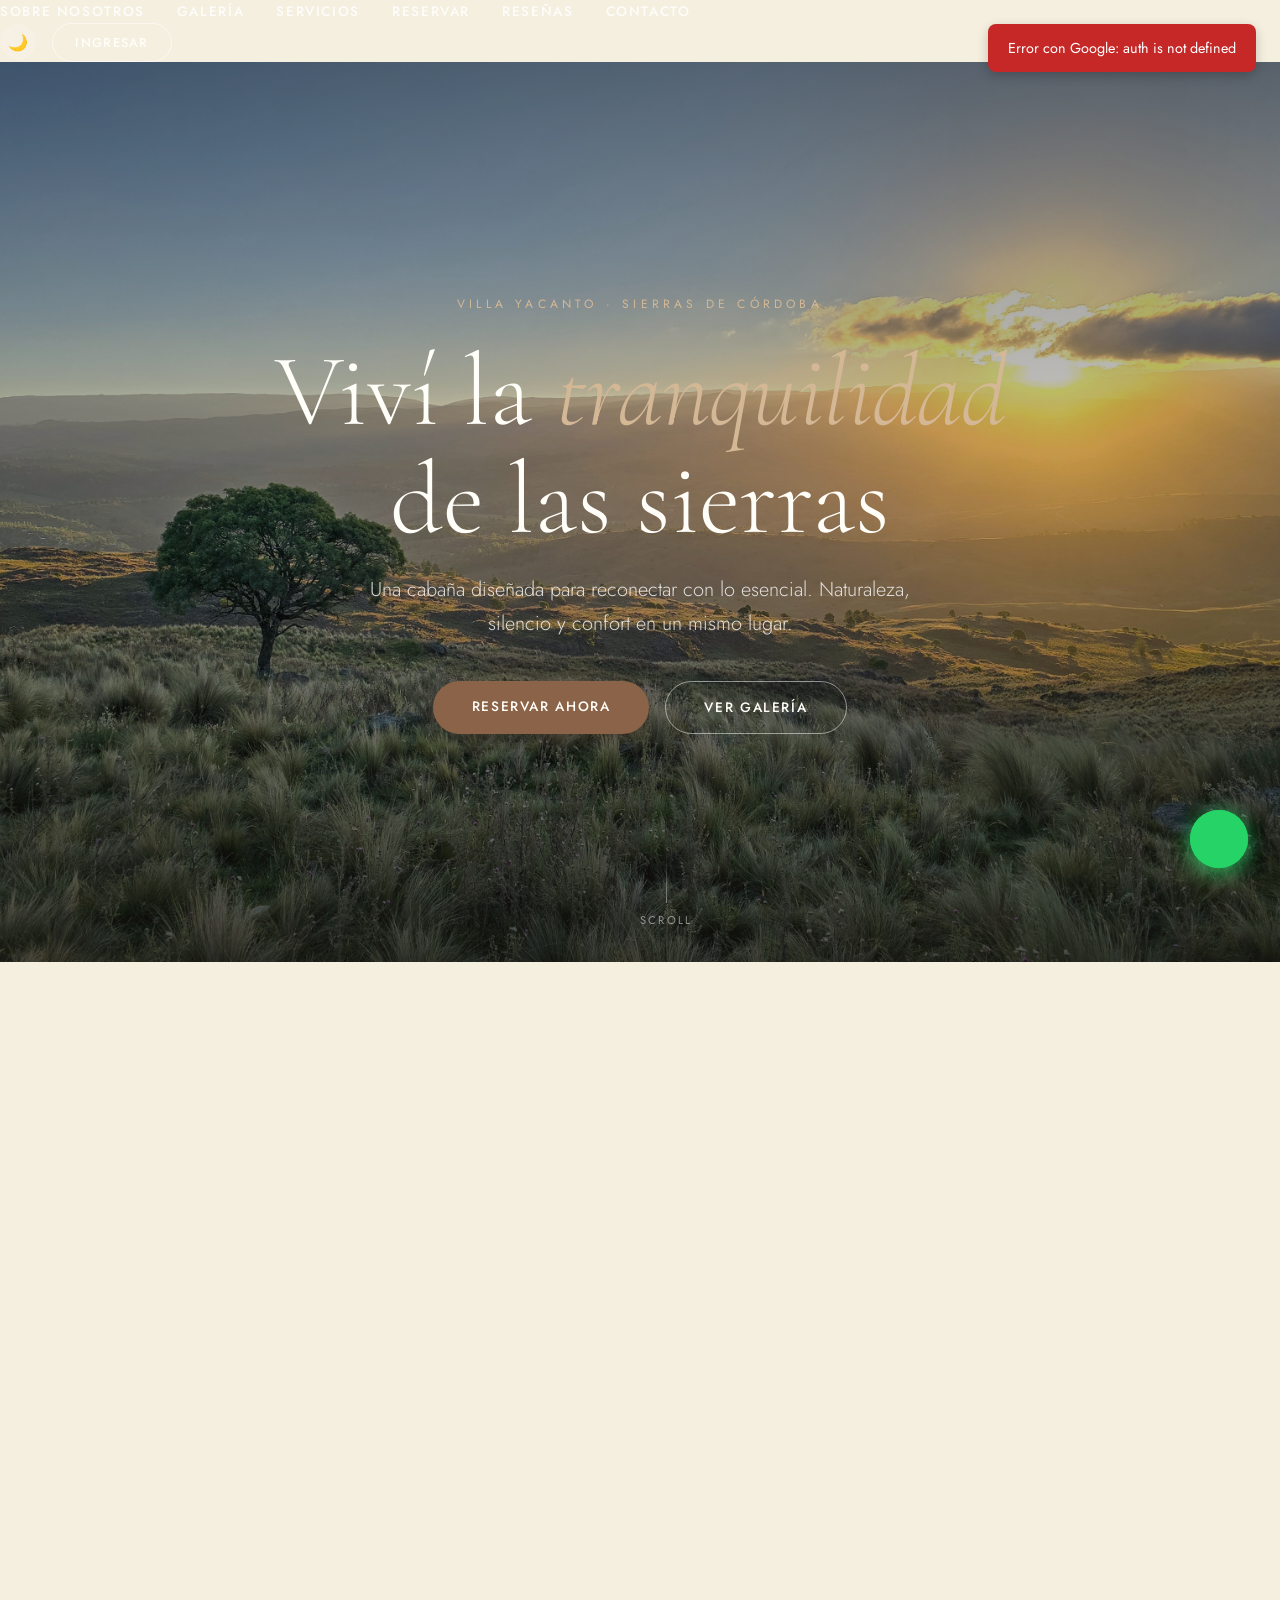
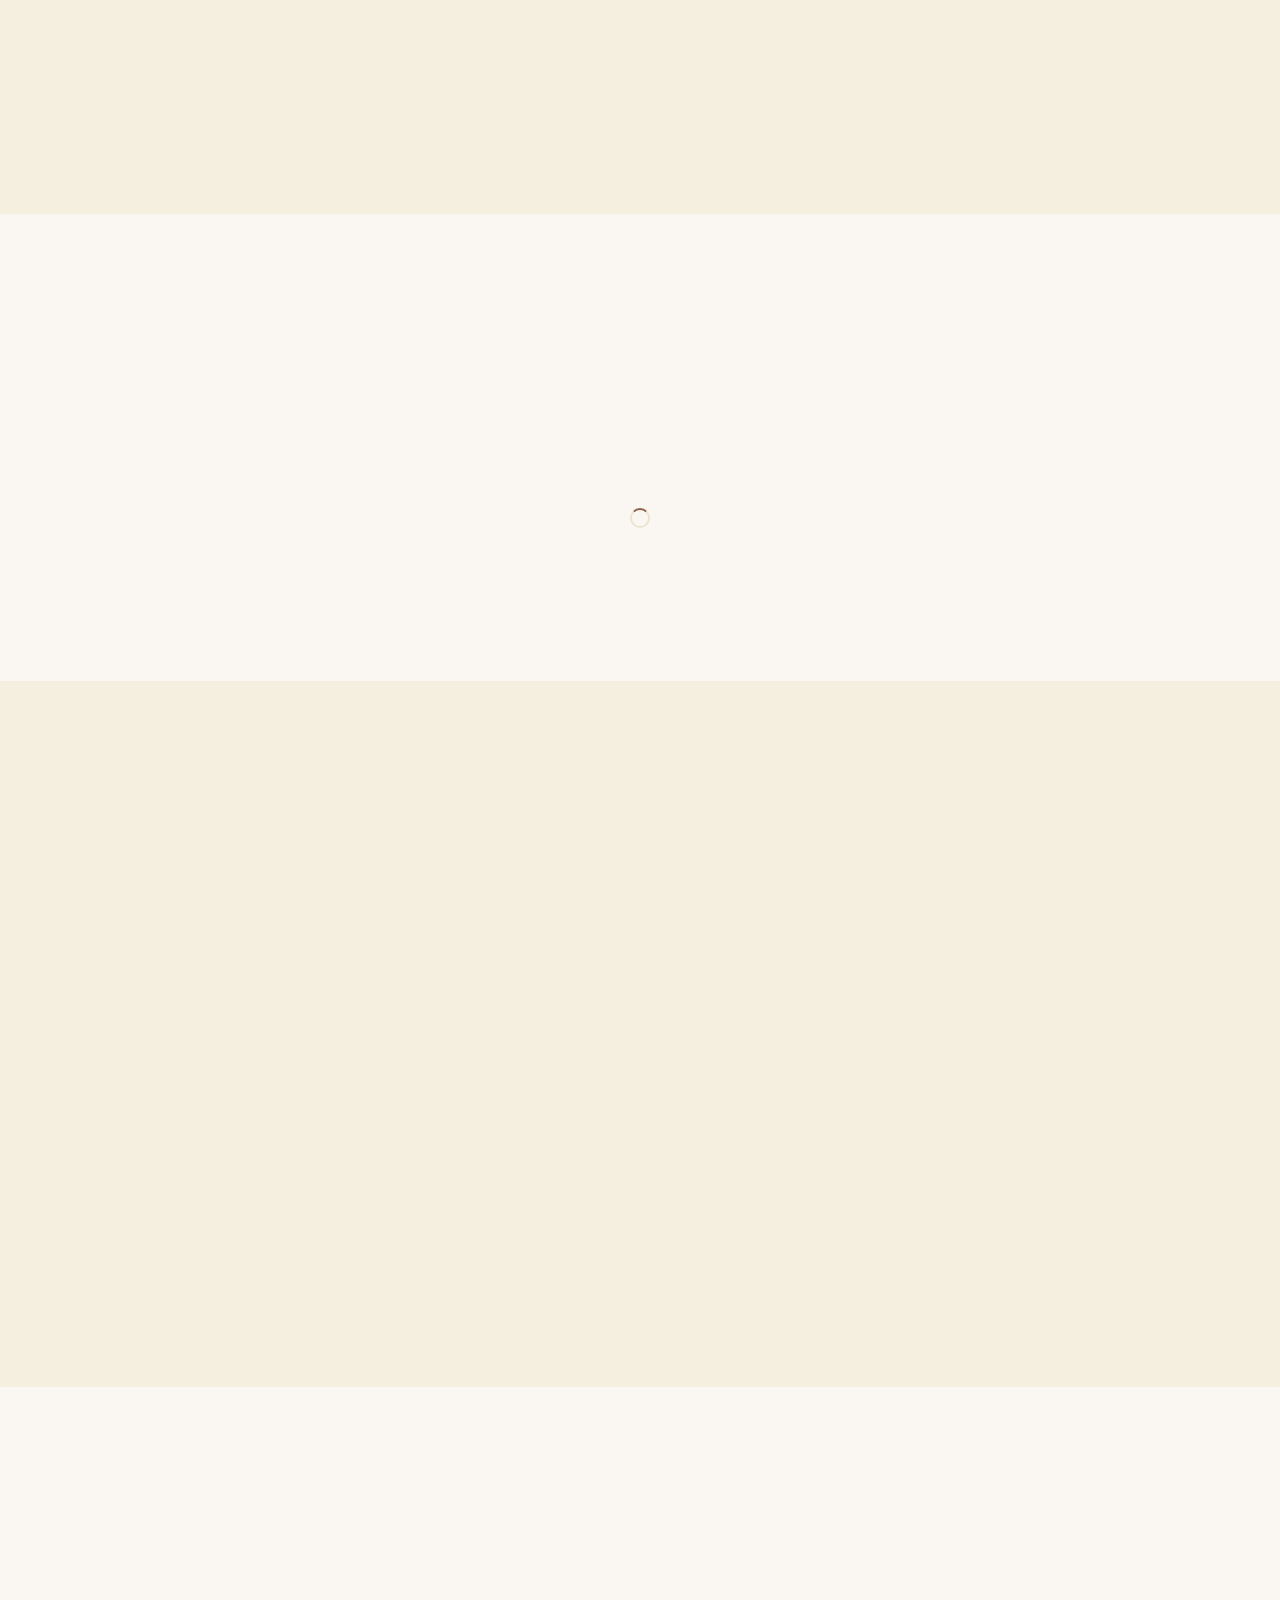
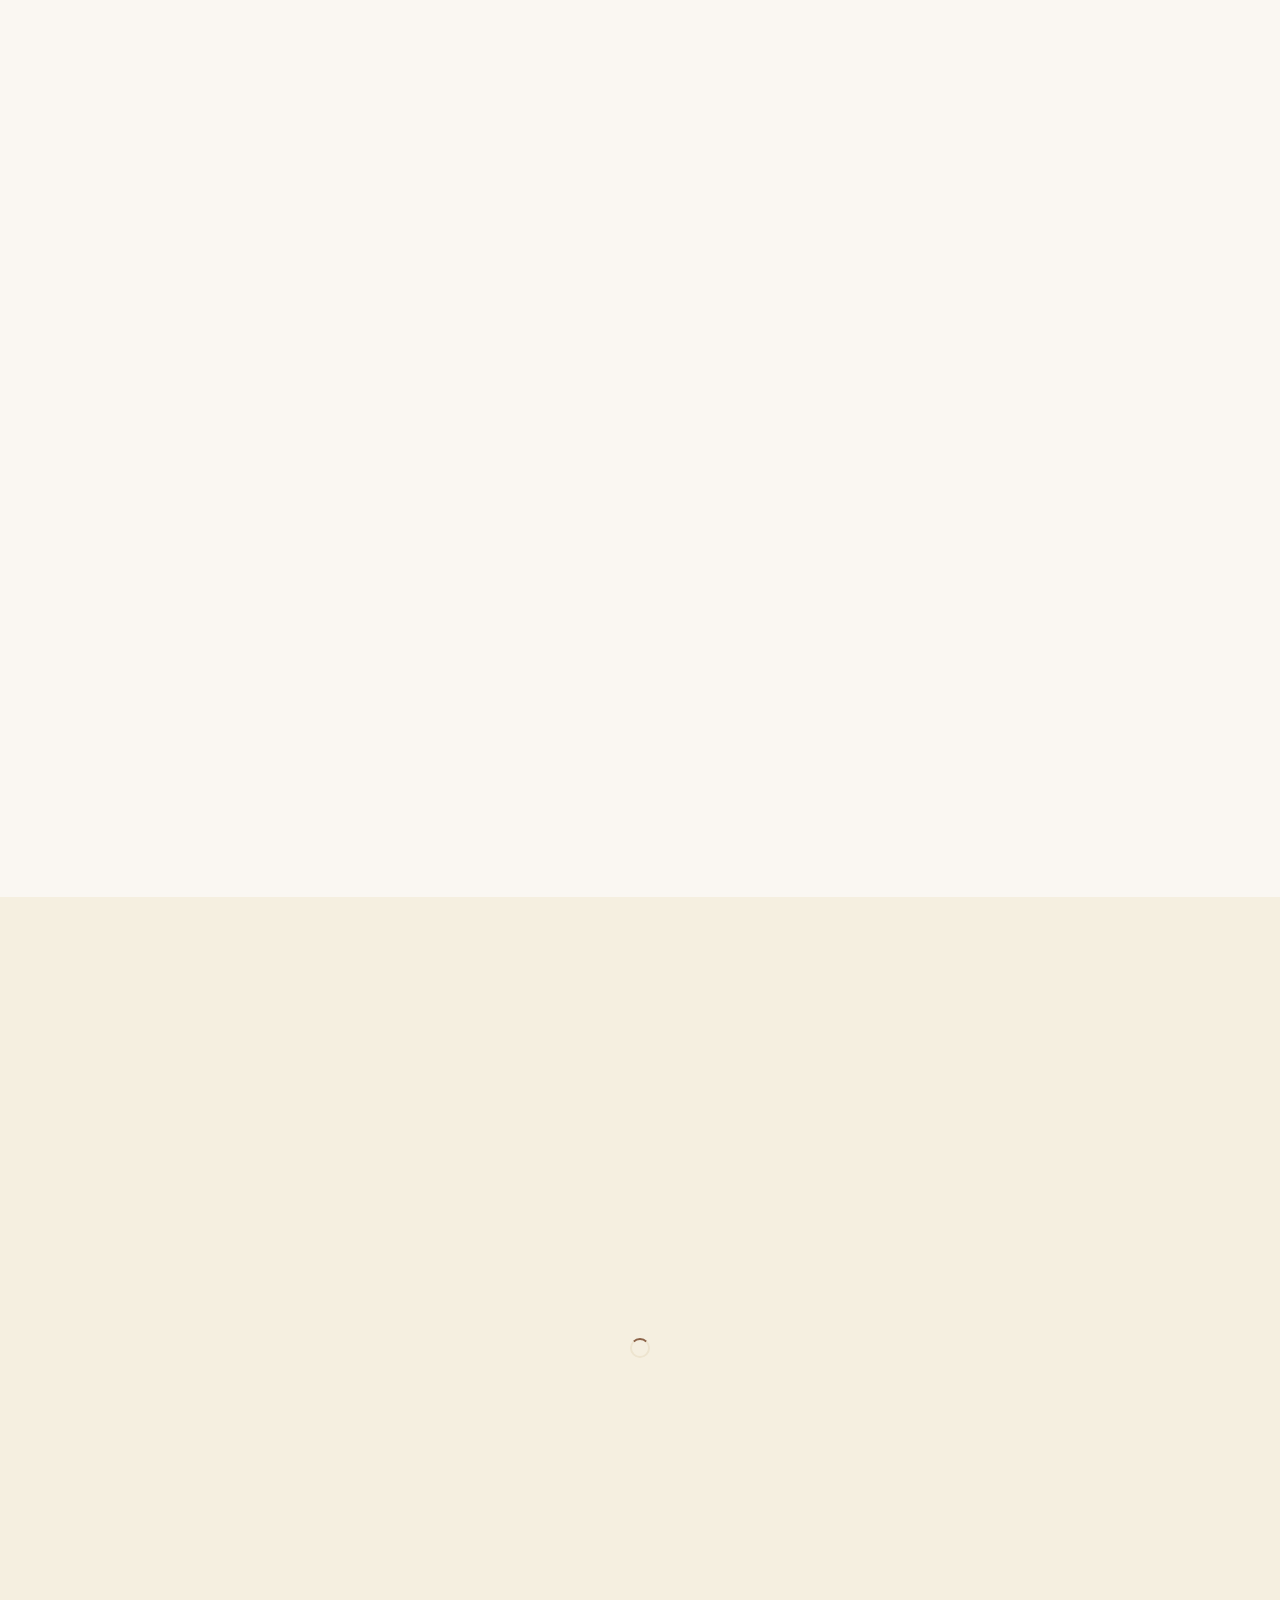
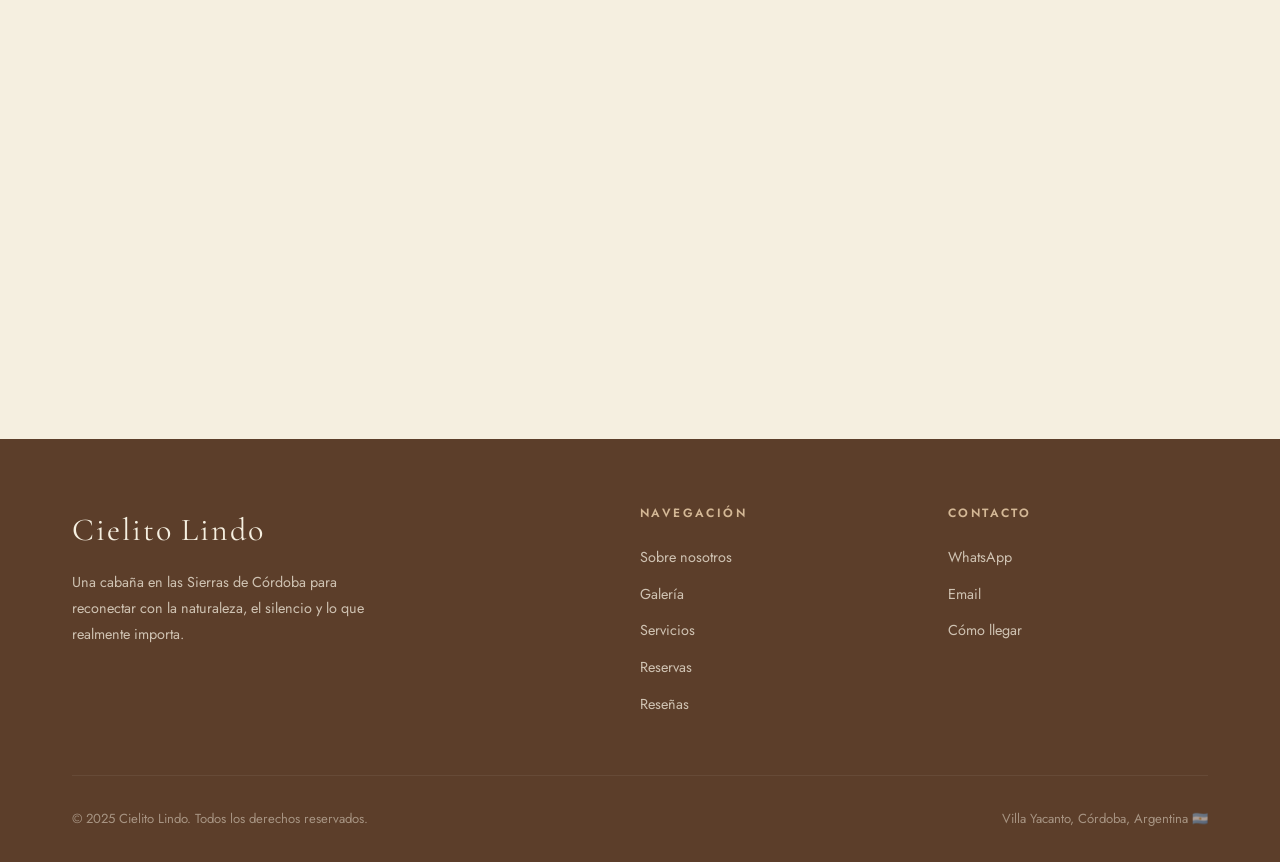
==== index.html @ 61eb515c "remove emojis" ====
<!DOCTYPE html>
<html lang="es">
<head>
  <meta charset="UTF-8">
  <meta name="viewport" content="width=device-width, initial-scale=1.0">
  <meta name="description" content="Cielito Lindo — Cabaña de montaña en Villa Yacanto, Córdoba. Viví la tranquilidad de las sierras. Reservas online.">
  <meta name="keywords" content="cabaña, villa yacanto, córdoba, sierras, alquiler, reservas, turismo">
  <meta property="og:title" content="Cielito Lindo — Cabaña en las Sierras de Córdoba">
  <meta property="og:description" content="Viví la tranquilidad de las sierras de Córdoba en una cabaña premium diseñada para reconectar con la naturaleza.">
  <meta property="og:image" content="https://images.unsplash.com/photo-1449158743715-0a90ebb6d2d8?w=1200&q=80">
  <meta property="og:type" content="website">
  <title>Cielito Lindo — Cabaña en las Sierras de Córdoba</title>
  <link rel="icon" href="data:image/svg+xml,<svg xmlns='http://www.w3.org/2000/svg' viewBox='0 0 100 100'><text y='.9em' font-size='90'>🏡</text></svg>">
  <link rel="stylesheet" href="css/styles.css">
</head>
<body>

<!-- ── PAGE LOADER ── -->
<div id="page-loader">
  <div class="loader-logo">Cielito Lindo</div>
  <div class="loader-bar"></div>
</div>

<!-- ── TOAST CONTAINER ── -->
<div id="toast-container"></div>

<!-- ── WHATSAPP FLOTANTE ── -->
<a href="https://wa.me/5491165483333?text=Hola!%20Me%20interesa%20reservar%20la%20cabaña%20Cielito%20Lindo."
   target="_blank" rel="noopener" class="whatsapp-float" aria-label="Contactar por WhatsApp">
  <svg viewBox="0 0 24 24" xmlns="http://www.w3.org/2000/svg">
    <path d="M17.472 14.382c-.297-.149-1.758-.867-2.03-.967-.273-.099-.471-.148-.67.15-.197.297-.767.966-.94 1.164-.173.199-.347.223-.644.075-.297-.15-1.255-.463-2.39-1.475-.883-.788-1.48-1.761-1.653-2.059-.173-.297-.018-.458.13-.606.134-.133.298-.347.446-.52.149-.174.198-.298.298-.497.099-.198.05-.371-.025-.52-.075-.149-.669-1.612-.916-2.207-.242-.579-.487-.5 -.669-.51 -.173 -.008 -.371 -.01 -.57 -.01 -.198 0 -.52 .074 -.792 .372 -.272 .297 -1.04 1.016 -1.04 

<!-- ── NAVBAR ── -->
<nav class="navbar" id="navbar">
  <a href="index.html" class="navbar__logo">Cielito Lindo</a>

  <div class="navbar__links" id="nav-links">
    <a href="#sobre">Sobre nosotros</a>
    <a href="#galeria">Galería</a>
    <a href="#servicios">Servicios</a>
    <a href="#disponibilidad">Reservar</a>
    <a href="#resenas">Reseñas</a>
    <a href="#contacto">Contacto</a>
  </div>

  <div class="navbar__actions">
    <button class="btn-theme" id="theme-toggle" aria-label="Cambiar tema">🌙</button>
    <button class="btn-nav-login" id="nav-login-btn" onclick="openLoginModal()">Ingresar</button>
    <div class="nav-user-menu" id="nav-user-menu">
      <span class="nav-username" id="nav-user-name"></span>
      <a href="admin.html" class="btn-nav-admin" id="nav-admin-btn">Admin</a>
      <button class="btn-logout" onclick="Auth.logout()">Salir</button>
    </div>
    <button class="btn-hamburger" id="hamburger" aria-label="Menú">
      <span></span><span></span><span></span>
    </button>
  </div>
</nav>
<button class="close-menu" id="close-menu" aria-label="Cerrar menú">✕</button>

<!-- ── HERO ── -->
<section class="hero" id="hero">
  <div class="hero__bg" id="hero-bg"></div>
  <div class="hero__content">
    <span class="hero__eyebrow">Villa Yacanto · Sierras de Córdoba</span>
    <h1 class="hero__title">Viví la <em>tranquilidad</em><br>de las sierras</h1>
    <p class="hero__subtitle">Una cabaña diseñada para reconectar con lo esencial. Naturaleza, silencio y confort en un mismo lugar.</p>
    <div class="hero__actions">
      <a href="#disponibilidad" class="btn-primary">Reservar ahora</a>
      <a href="#galeria" class="btn-secondary">Ver galería</a>
    </div>
  </div>
  <div class="hero__scroll">
    <div class="scroll-line"></div>
    <span>Scroll</span>
  </div>
</section>

<!-- ── SOBRE LA CABAÑA ── -->
<section id="sobre">
  <div class="section-inner">
    <div class="about-grid">
      <div class="about-image-wrap fade-up">
        <img src="img/aboutimg.jpg"
             alt="Cielito Lindo — Vista exterior" loading="lazy">
        <div class="about-badge">
          <span class="about-badge__num">★ 5.0</span>
          <span class="about-badge__text">Huéspedes felices</span>
        </div>
      </div>
      <div class="fade-up fade-up-delay-2">
        <span class="section-label">Sobre la cabaña</span>
        <h2 class="section-title">Un refugio <em>único</em><br>en las sierras</h2>
        <div class="divider"></div>
        <p class="section-subtitle" id="cabin-description">
          Una cabaña de montaña diseñada para reconectar con lo esencial. Rodeada de naturaleza, con vistas únicas a las Sierras de Córdoba. Cada detalle fue pensado para que tu estadía sea una experiencia memorable.
        </p>
        <div class="about-features">
          <div class="about-feature">
            <span class="about-feature__icon">🌄</span>
            <div class="about-feature__text">
              <strong>Vistas únicas</strong>
              <span>Panorama 360° a las sierras</span>
            </div>
          </div>
          <div class="about-feature">
            <span class="about-feature__icon">🏡</span>
            <div class="about-feature__text">
              <strong>Hasta 6 personas</strong>
              <span>Espacio amplio y cómodo</span>
            </div>
          </div>
          <div class="about-feature">
            <span class="about-feature__icon">🌿</span>
            <div class="about-feature__text">
              <strong>Entorno natural</strong>
              <span>Bosques y quebradas cercanas</span>
            </div>
          </div>
        </div>
      </div>
    </div>
  </div>
</section>

<!-- ── GALERÍA ── -->
<section class="gallery-section" id="galeria">
  <div class="section-inner">
    <div class="fade-up" style="text-align:center;">
      <span class="section-label">Galería</span>
      <h2 class="section-title">Sentí el <em>ambiente</em></h2>
    </div>
    <div class="gallery-grid" id="gallery-grid">
      <!-- Renderizado por gallery.js -->
      <div style="grid-column:span 3; text-align:center; padding:3rem;">
        <span class="loader-sm"></span>
      </div>
    </div>
  </div>
</section>

<!-- Lightbox -->
<div id="lightbox">
  <img id="lb-img" src="" alt="Galería">
  <button class="lb-btn" id="lb-close" aria-label="Cerrar">✕</button>
  <button class="lb-btn" id="lb-prev" aria-label="Anterior">‹</button>
  <button class="lb-btn" id="lb-next" aria-label="Siguiente">›</button>
  <span id="lb-counter"></span>
</div>

<!-- ── SERVICIOS ── -->
<section id="servicios">
  <div class="section-inner">
    <div class="fade-up" style="text-align:center; max-width:600px; margin:0 auto 1rem;">
      <span class="section-label">Servicios</span>
      <h2 class="section-title">Todo lo que <em>necesitás</em></h2>
      <p class="section-subtitle" style="margin:0 auto;">Equipada con todo para que solo tengas que llegar y disfrutar.</p>
    </div>
    <div class="services-grid">
      <div class="service-card fade-up fade-up-delay-1"><div class="service-card__icon"><img src="img/wifi_24dp_5C3E2A_FILL0_wght400_GRAD0_opsz24.svg" alt="WiFi"></div><div class="service-card__name">WiFi de alta velocidad</div></div>
      <div class="service-card fade-up fade-up-delay-2"><div class="service-card__icon"><img src="img/outdoor_grill_24dp_5C3E2A_FILL0_wght400_GRAD0_opsz24.svg" alt="Asador"></div><div class="service-card__name">Asador con parrilla</div></div>
      <div class="service-card fade-up fade-up-delay-2"><div class="service-card__icon"><img src="img/fork_spoon_24dp_5C3E2A_FILL0_wght400_GRAD0_opsz24.svg" alt="Cocina"></div><div class="service-card__name">Cocina equipada</div></div>
      <div class="service-card fade-up fade-up-delay-1"><div class="service-card__icon"><img src="img/fireplace_24dp_5C3E2A_FILL0_wght400_GRAD0_opsz24.svg" alt="Calefacción"></div><div class="service-card__name">Calefacción</div></div>
      <div class="service-card fade-up fade-up-delay-2"><div class="service-card__icon"><img src="img/tv_24dp_5C3E2A_FILL0_wght400_GRAD0_opsz24.svg" alt="Smart TV"></div><div class="service-card__name">Smart TV</div></div>
      <div class="service-card fade-up fade-up-delay-3"><div class="service-card__icon"><img src="img/landscape_24dp_5C3E2A_FILL0_wght400_GRAD0_opsz24.svg" alt="Vista"></div><div class="service-card__name">Vista a las sierras</div></div>
    </div>
  </div>
</section>

<!-- ── DISPONIBILIDAD Y RESERVA ── -->
<section class="booking-section" id="disponibilidad">
  <div class="section-inner">
    <div class="fade-up">
      <span class="section-label">Disponibilidad</span>
      <h2 class="section-title">Elegí tus <em>fechas</em></h2>
      <p class="section-subtitle">Seleccioná el día de llegada y salida. Los días marcados ya están reservados.</p>
    </div>
    <div class="booking-layout">
      <!-- Calendario -->
      <div class="fade-up fade-up-delay-1">
        <div id="calendar-container"></div>
        <div class="cal-legend">
          <span><span class="legend-dot legend-dot--blocked"></span> No disponible</span>
          <span><span class="legend-dot legend-dot--available"></span> Check-in / Check-out</span>
          <span><span class="legend-dot legend-dot--selected"></span> Rango seleccionado</span>
        </div>
      </div>
      <!-- Formulario de reserva -->
      <div class="fade-up fade-up-delay-2">
        <div class="booking-card">
          <div class="booking-card__title">Reservar cabaña</div>
          <div class="booking-card__price">desde <strong id="price-per-night">$45.000</strong> / noche</div>
          <div class="booking-dates-display">
            <div class="booking-date-box" id="checkin-box">
              <span class="booking-date-box__label">Check-in</span>
              <span class="booking-date-box__value" id="checkin-display">Seleccioná</span>
            </div>
            <div class="booking-date-box" id="checkout-box">
              <span class="booking-date-box__label">Check-out</span>
              <span class="booking-date-box__value" id="checkout-display">Seleccioná</span>
            </div>
          </div>
          <div class="booking-summary" id="booking-summary">
            <div class="booking-summary-row">
              <span id="nights-label">— noches</span>
              <span id="nights-price">$—</span>
            </div>
            <div class="booking-summary-row total">
              <span>Total</span>
              <span id="total-price">$—</span>
            </div>
          </div>
          <div class="form-field">
            <label class="form-label" for="book-persons">Cantidad de personas</label>
            <select class="form-input" id="book-persons">
              <option value="1">1 persona</option>
              <option value="2" selected>2 personas</option>
              <option value="3">3 personas</option>
              <option value="4">4 personas</option>
              <option value="5">5 personas</option>
              <option value="6">6 personas</option>
            </select>
          </div>
          <div class="form-field">
            <label class="form-label" for="book-phone">Teléfono de contacto</label>
            <input type="tel" class="form-input" id="book-phone" placeholder="+54 11 6548 33333">
          </div>
          <div class="form-field">
            <label class="form-label" for="book-notes">Notas (opcional)</label>
            <textarea class="form-input" id="book-notes" rows="3" placeholder="Llegada estimada, necesidades especiales..."></textarea>
          </div>
          <button class="btn-book" id="btn-book" onclick="handleBooking()">
            Confirmar reserva
          </button>
        </div>
      </div>
    </div>
  </div>
</section>

<!-- ── RESEÑAS ── -->
<section id="resenas">
  <div class="section-inner">
    <div class="fade-up">
      <span class="section-label">Reseñas</span>
      <h2 class="section-title">Lo que dicen <em>nuestros huéspedes</em></h2>
    </div>
    <div class="reviews-header fade-up">
      <div class="reviews-score">
        <div class="reviews-score__num" id="reviews-avg">5.0</div>
        <div class="reviews-score__stars" id="reviews-stars">★★★★★</div>
        <div class="reviews-score__count" id="reviews-count">cargando...</div>
      </div>
      <p class="section-subtitle">Experiencias reales de familias y parejas que eligieron las sierras de Córdoba para reconectar.</p>
    </div>
    <div class="reviews-grid" id="reviews-container">
      <div style="grid-column:1/-1;text-align:center;padding:3rem;"><span class="loader-sm"></span></div>
    </div>

    <!-- Formulario de reseña -->
    <div class="review-form-section fade-up" id="review-form-wrap">
      <div class="review-form-title">Dejá tu reseña</div>
      <div class="star-rating" id="star-rating">
        <button class="star-input active" data-star="1" aria-label="1 estrella">★</button>
        <button class="star-input active" data-star="2" aria-label="2 estrellas">★</button>
        <button class="star-input active" data-star="3" aria-label="3 estrellas">★</button>
        <button class="star-input active" data-star="4" aria-label="4 estrellas">★</button>
        <button class="star-input active" data-star="5" aria-label="5 estrellas">★</button>
      </div>
      <div class="form-field">
        <textarea class="form-input" id="review-comment" rows="4"
          placeholder="Contá tu experiencia en Cielito Lindo..."></textarea>
      </div>
      <button class="btn-submit" id="submit-review-btn" onclick="Reviews.submitReview()">
        Publicar reseña
      </button>
    </div>
  </div>
</section>

<!-- ── UBICACIÓN ── -->
<section class="location-section" id="ubicacion">
  <div class="section-inner">
    <div class="fade-up" style="text-align:center;">
      <span class="section-label">Ubicación</span>
      <h2 class="section-title">Encontranos en <em>Villa Yacanto</em></h2>
      <p class="section-subtitle" style="margin:0 auto;">Sierras de Córdoba, Argentina. A solo 2 horas de la ciudad de Córdoba.</p>
    </div>
    <div class="map-container fade-up">
      <iframe
        src="https://www.google.com/maps/embed?pb=!1m18!1m12!1m3!1d3378.9260434370863!2d-64.76668252348425!3d-32.125299530880845!2m3!1f0!2f0!3f0!3m2!1i1024!2i768!4f13.1!3m3!1m2!1s0x95d2c7002700f1d7%3A0xbea33de263713ae3!2sCielito%20Lindo!5e0!3m2!1ses-419!2sar!4v1785263207629!5m2!1ses-419!2sar"
        width="800"
        height="600"
        style="border:0;"
        allowfullscreen=""
        loading="lazy"
        referrerpolicy="strict-origin-when-cross-origin"
        title="Mapa Villa Yacanto Córdoba">
      </iframe>
    </div>
  </div>
</section>

<!-- ── CONTACTO ── -->
<section id="contacto">
  <div class="section-inner">
    <div class="contact-grid">
      <div class="contact-info fade-up">
        <span class="section-label">Contacto</span>
        <h2 class="section-title">¿Tenés <em>preguntas</em>?</h2>
        <div class="divider"></div>
        <p class="section-subtitle" style="margin-bottom:2.5rem;">Estamos disponibles para ayudarte a planificar tu estadía perfecta en las sierras.</p>
        <div class="contact-item">
          <div class="contact-icon"><img src="img/location_on_24dp_F8E6D0_FILL0_wght400_GRAD0_opsz24.svg" alt="Ubicación"></div>
          <div>
            <div class="contact-item-title">Ubicación</div>
            <div class="contact-item-value">Villa Yacanto, Córdoba, Argentina</div>
          </div>
        </div>
        <div class="contact-item">
          <div class="contact-icon"><img src="img/phone_24dp_F8E6D0_FILL0_wght400_GRAD0_opsz24.svg" alt="Teléfono"></div>
          <div>
            <div class="contact-item-title">WhatsApp</div>
            <div class="contact-item-value">+54 11 6548 33333</div>
          </div>
        </div>
        <div class="contact-item">
          <div class="contact-icon"><img src="img/email_24dp_F8E6D0_FILL0_wght400_GRAD0_opsz24.svg" alt="Email"></div>
          <div>
            <div class="contact-item-title">Email</div>
            <div class="contact-item-value">elizabetmaraceladilla@gmail.com</div>
          </div>
        </div>
        <div class="contact-item">
          <div class="contact-icon"><img src="img/access_time_24dp_F8E6D0_FILL0_wght400_GRAD0_opsz24.svg" alt="Horario"></div>
          <div>
            <div class="contact-item-title">Horario de atención</div>
            <div class="contact-item-value">Lunes a Domingo · 9:00 – 21:00</div>
          </div>
        </div>
      </div>
      <div class="contact-form fade-up fade-up-delay-2">
        <div class="form-field">
          <label class="form-label" for="contact-name">Nombre completo</label>
          <input type="text" class="form-input" id="contact-name" placeholder="Tu nombre">
        </div>
        <div class="form-field">
          <label class="form-label" for="contact-email">Email</label>
          <input type="email" class="form-input" id="contact-email" placeholder="tu@email.com">
        </div>
        <div class="form-field">
          <label class="form-label" for="contact-phone">Teléfono</label>
          <input type="tel" class="form-input" id="contact-phone" placeholder="+54 9 ...">
        </div>
        <div class="form-field">
          <label class="form-label" for="contact-msg">Mensaje</label>
          <textarea class="form-input" id="contact-msg" rows="5"
            placeholder="Contanos qué necesitás..."></textarea>
        </div>
        <button class="btn-submit" onclick="sendContactForm()">Enviar mensaje</button>
      </div>
    </div>
  </div>
</section>

<!-- ── FOOTER ── -->

<footer>
  <div class="footer-inner">
    <div class="footer-grid">
      <div>
        <div class="footer-logo">Cielito Lindo</div>
        <p class="footer-desc">Una cabaña en las Sierras de Córdoba para reconectar con la naturaleza, el silencio y lo que realmente importa.</p>
      </div>
      <div>
        <div class="footer-heading">Navegación</div>
        <ul class="footer-links">
          <li><a href="#sobre">Sobre nosotros</a></li>
          <li><a href="#galeria">Galería</a></li>
          <li><a href="#servicios">Servicios</a></li>
          <li><a href="#disponibilidad">Reservas</a></li>
          <li><a href="#resenas">Reseñas</a></li>
        </ul>
      </div>
      <div>
        <div class="footer-heading">Contacto</div>
        <ul class="footer-links">
          <li><a href="https://wa.me/541165483333" target="_blank">WhatsApp</a></li>
          <li><a href="mailto:elizabetmaraceladilla@gmail.com">Email</a></li>
          <li><a href="#ubicacion">Cómo llegar</a></li>
        </ul>
      </div>
    </div>
    <div class="footer-bottom">
      <span>© 2025 Cielito Lindo. Todos los derechos reservados.</span>
      <span>Villa Yacanto, Córdoba, Argentina 🇦🇷</span>
    </div>
  </div>
</footer>

<!-- ── MODAL LOGIN/REGISTRO ── -->
<div class="modal-overlay" id="login-modal">
  <div class="modal">
    <button class="modal__close" onclick="closeLoginModal()" aria-label="Cerrar">✕</button>
    <div class="modal__title">Bienvenido</div>
    <div class="modal__subtitle">Ingresá para poder reservar y dejar reseñas</div>
    <div class="modal-tabs">
      <button class="modal-tab active" onclick="switchAuthTab('login', this)">Ingresar</button>
      <button class="modal-tab" onclick="switchAuthTab('register', this)">Registrarse</button>
    </div>

    <!-- Login Tab -->
    <div class="modal-tab-content active" id="tab-login">
      <button class="btn-google" onclick="Auth.loginWithGoogle().then(r => r.ok && closeLoginModal())">
        <svg width="18" height="18" viewBox="0 0 48 48"><path fill="#EA4335" d="M24 9.5c3.54 0 6.71 1.22 9.21 3.6l6.85-6.85C35.9 2.38 30.47 0 24 0 14.62 0 6.51 5.38 2.56 13.22l7.98 6.19C12.43 13.72 17.74 9.5 24 9.5z"/><path fill="#4285F4" d="M46.98 24.55c0-1.57-.15-3.09-.38-4.55H24v9.02h12.94c-.58 2.96-2.26 5.48-4.78 7.18l7.73 6c4.51-4.18 7.09-10.36 7.09-17.65z"/><path fill="#FBBC05" d="M10.53 28.59c-.48-1.45-.76-2.99-.76-4.59s.27-3.14.76-4.59l-7.98-6.19C.92 16.46 0 20.12 0 24c0 3.88.92 7.54 2.56 10.78l7.97-6.19z"/><path fill="#34A853" d="M24 48c6.48 0 11.93-2.13 15.89-5.81l-7.73-6c-2.18 1.48-4.97 2.35-8.16 2.35-6.26 0-11.57-4.22-13.47-9.91l-7.98 6.19C6.51 42.62 14.62 48 24 48z"/></svg>
        Continuar con Google
      </button>
      <div class="divider-or">o con email</div>
      <div class="form-field">
        <label class="form-label" for="login-email">Email</label>
        <input type="email" class="form-input" id="login-email" placeholder="tu@email.com" autocomplete="email">
      </div>
      <div class="form-field">
        <label class="form-label" for="login-password">Contraseña</label>
        <input type="password" class="form-input" id="login-password" placeholder="••••••••" autocomplete="current-password">
      </div>
      <button class="btn-submit" onclick="handleLogin()">Ingresar</button>
    </div>

    <!-- Register Tab -->
    <div class="modal-tab-content" id="tab-register">
      <div class="form-field">
        <label class="form-label" for="reg-name">Nombre completo</label>
        <input type="text" class="form-input" id="reg-name" placeholder="Tu nombre" autocomplete="name">
      </div>
      <div class="form-field">
        <label class="form-label" for="reg-email">Email</label>
        <input type="email" class="form-input" id="reg-email" placeholder="tu@email.com" autocomplete="email">
      </div>
      <div class="form-field">
        <label class="form-label" for="reg-phone">Teléfono</label>
        <input type="tel" class="form-input" id="reg-phone" placeholder="+54 9 351 000 0000" autocomplete="tel">
      </div>
      <div class="form-field">
        <label class="form-label" for="reg-password">Contraseña</label>
        <input type="password" class="form-input" id="reg-password" placeholder="Mínimo 6 caracteres" autocomplete="new-password">
      </div>
      <button class="btn-submit" onclick="handleRegister()">Crear cuenta</button>
    </div>
  </div>
</div>

<!-- Firebase Compat -->
<script src="https://www.gstatic.com/firebasejs/9.23.0/firebase-app-compat.js"></script>
<script src="https://www.gstatic.com/firebasejs/9.23.0/firebase-auth-compat.js"></script>
<script src="https://www.gstatic.com/firebasejs/9.23.0/firebase-firestore-compat.js"></script>
<script src="https://www.gstatic.com/firebasejs/9.23.0/firebase-storage-compat.js"></script>

<!-- App JS -->
<script src="./js/firebase-config.js"></script>
<script src="./js/auth.js"></script>
<script src="./js/bookings.js"></script>
<script src="./js/gallery.js"></script>
<script src="./js/main.js"></script>
</body>
</html>
---- css/styles.css ----
/* ============================================================
   CIELITO LINDO - Estilos Premium
   Paleta: Beige cálido, marrón madera, verde oliva, arena
   ============================================================ */

@import url('https://fonts.googleapis.com/css2?family=Cormorant+Garamond:ital,wght@0,300;0,400;0,500;0,600;1,300;1,400&family=Jost:wght@300;400;500;600&display=swap');

/* ── Variables ── */
:root {
  --beige:        #F5EFE0;
  --beige-dark:   #EDE4CF;
  --sand:         #D4B896;
  --wood:         #8B6348;
  --wood-dark:    #5C3E2A;
  --olive:        #6B7B4E;
  --olive-light:  #8FA06A;
  --cream:        #FAF7F2;
  --white:        #FFFEF9;
  --black:        #1A1612;
  --gray:         #7A6E64;
  --gray-light:   #C8C0B8;
  --shadow-sm:    0 2px 12px rgba(90,60,30,.08);
  --shadow-md:    0 8px 32px rgba(90,60,30,.12);
  --shadow-lg:    0 20px 60px rgba(90,60,30,.18);
  --radius:       12px;
  --radius-lg:    20px;
  --transition:   .35s cubic-bezier(.4,0,.2,1);
  --font-display: 'Cormorant Garamond', Georgia, serif;
  --font-body:    'Jost', system-ui, sans-serif;
}

/* Dark mode */
[data-theme="dark"] {
  --beige:        #1E1A14;
  --beige-dark:   #2A2318;
  --cream:        #28231A;
  --white:        #322B22;
  --black:        #F5EFE0;
  --gray:         #B0A898;
  --gray-light:   #5A5048;
  --sand:         #8B6B4E;
}

/* ── Reset ── */
*, *::before, *::after { box-sizing: border-box; margin: 0; padding: 0; }
html { scroll-behavior: smooth; font-size: 16px; }
body {
  font-family: var(--font-body);
  background: var(--beige);
  color: var(--black);
  line-height: 1.7;
  overflow-x: hidden;
  transition: background var(--transition), color var(--transition);
}
img { display: block; max-width: 100%; }
a { color: inherit; text-decoration: none; }
button { cursor: pointer; border: none; background: none; font-family: inherit; }
input, textarea, select { font-family: inherit; }

/* ── Loader ── */
#page-loader {
  position: fixed; inset: 0;
  background: var(--wood-dark);
  display: flex; align-items: center; justify-content: center; flex-direction: column; gap: 20px;
  z-index: 9999;
  transition: opacity .6s ease, visibility .6s ease;
}
#page-loader.hidden { opacity: 0; visibility: hidden; }
.loader-logo {
  font-family: var(--font-display);
  font-size: 2.5rem;
  color: var(--beige);
  letter-spacing: .15em;
}
.loader-bar {
  width: 120px; height: 2px;
  background: rgba(255,255,255,.2);
  border-radius: 99px;
  overflow: hidden;
}
.loader-bar::after {
  content: '';
  display: block;
  height: 100%;
  background: var(--sand);
  animation: loaderAnim 1.8s ease infinite;
}
@keyframes loaderAnim {
  0% { width: 0; margin-left: 0; }
  50% { width: 100%; margin-left: 0; }
  100% { width: 0; margin-left: 100%; }
}

/* ── Navbar ── */
.navbar {
  position: fixed; top: 0; left: 0; right: 0; z-index: 1000;
  padding: 1.2rem 2rem;
  display: flex; align-items: center; justify-content: space-between;
  transition: all var(--transition);
}
.navbar.scrolled {
  background: rgba(245,239,224,.95);
  backdrop-filter: blur(16px);
  padding: .9rem 2rem;
  box-shadow: var(--shadow-sm);
}
[data-theme="dark"] .navbar.scrolled { background: rgba(30,26,20,.95); }
.navbar__logo {
  font-family: var(--font-display);
  font-size: 1.6rem;
  font-weight: 600;
  color: var(--white);
  letter-spacing: .06em;
  transition: color var(--transition);
}
.navbar.scrolled .navbar__logo { color: var(--wood-dark); }
.navbar__links { display: flex; align-items: center; gap: 2rem; }
.navbar__links a {
  font-size: .85rem;
  font-weight: 500;
  letter-spacing: .12em;
  text-transform: uppercase;
  color: rgba(255,255,255,.85);
  transition: color var(--transition);
}
.navbar.scrolled .navbar__links a { color: var(--gray); }
.navbar__links a:hover { color: var(--sand) !important; }
.navbar__actions { display: flex; align-items: center; gap: 1rem; }
.btn-nav-login {
  padding: .55rem 1.4rem;
  border: 1.5px solid rgba(255,255,255,.6);
  border-radius: 99px;
  font-size: .8rem;
  font-weight: 500;
  letter-spacing: .1em;
  text-transform: uppercase;
  color: var(--white);
  transition: all var(--transition);
}
.btn-nav-login:hover { background: var(--white); color: var(--wood-dark); }
.navbar.scrolled .btn-nav-login { border-color: var(--wood); color: var(--wood); }
.navbar.scrolled .btn-nav-login:hover { background: var(--wood); color: var(--white); }
.nav-user-menu { display: none; align-items: center; gap: .8rem; }
.nav-username {
  font-size: .85rem;
  color: rgba(255,255,255,.9);
  font-weight: 500;
}
.navbar.scrolled .nav-username { color: var(--gray); }
.btn-logout {
  font-size: .8rem;
  color: rgba(255,255,255,.7);
  cursor: pointer;
  transition: color var(--transition);
}
.btn-logout:hover { color: var(--sand); }
.btn-nav-admin {
  padding: .45rem 1rem;
  background: var(--olive);
  border-radius: 99px;
  font-size: .75rem;
  font-weight: 600;
  letter-spacing: .1em;
  text-transform: uppercase;
  color: var(--white);
  display: none;
}
.btn-theme {
  width: 36px; height: 36px;
  border-radius: 50%;
  background: rgba(255,255,255,.12);
  display: flex; align-items: center; justify-content: center;
  font-size: 1rem;
  color: var(--white);
  transition: all var(--transition);
}
.navbar.scrolled .btn-theme { background: var(--beige-dark); color: var(--black); }
.btn-theme:hover { transform: scale(1.1); }

/* Mobile menu */
.btn-hamburger {
  display: none;
  flex-direction: column; gap: 5px;
  width: 28px; cursor: pointer;
}
.btn-hamburger span {
  display: block; height: 2px; background: var(--white);
  border-radius: 2px; transition: all var(--transition);
}
.navbar.scrolled .btn-hamburger span { background: var(--black); }

/* ── HERO ── */
.hero {
  position: relative; height: 100vh; min-height: 700px;
  display: flex; align-items: center; justify-content: center;
  overflow: hidden;
}
.hero__bg {
  position: absolute; inset: 0;
  background:
    linear-gradient(180deg, rgba(26,22,18,.55) 0%, rgba(26,22,18,.2) 50%, rgba(26,22,18,.65) 100%),
    url('../img/hero.jpg') center/cover no-repeat;
  transform: scale(1.05);
  transition: transform 10s ease;
}
.hero:hover .hero__bg { transform: scale(1.02); }
.hero__content {
  position: relative; z-index: 1;
  text-align: center;
  padding: 0 1.5rem;
  max-width: 900px;
}
.hero__eyebrow {
  display: inline-block;
  font-size: .75rem;
  letter-spacing: .35em;
  text-transform: uppercase;
  color: var(--sand);
  margin-bottom: 1.5rem;
  opacity: 0;
  transform: translateY(20px);
  animation: fadeUp .8s .4s forwards;
}
.hero__title {
  font-family: var(--font-display);
  font-size: clamp(3rem, 8vw, 6.5rem);
  font-weight: 300;
  line-height: 1.05;
  color: var(--white);
  margin-bottom: 1.2rem;
  opacity: 0;
  transform: translateY(30px);
  animation: fadeUp .9s .6s forwards;
}
.hero__title em { font-style: italic; color: var(--sand); }
.hero__subtitle {
  font-size: clamp(1rem, 2vw, 1.25rem);
  font-weight: 300;
  color: rgba(255,255,255,.8);
  max-width: 560px;
  margin: 0 auto 2.5rem;
  opacity: 0;
  transform: translateY(20px);
  animation: fadeUp .8s .8s forwards;
}
.hero__actions {
  display: flex; gap: 1rem; justify-content: center; flex-wrap: wrap;
  opacity: 0;
  transform: translateY(20px);
  animation: fadeUp .8s 1s forwards;
}
.btn-primary {
  padding: .9rem 2.4rem;
  background: var(--wood);
  color: var(--white);
  border-radius: 99px;
  font-size: .85rem;
  font-weight: 500;
  letter-spacing: .12em;
  text-transform: uppercase;
  transition: all var(--transition);
  box-shadow: 0 4px 24px rgba(91,62,42,.4);
}
.btn-primary:hover {
  background: var(--wood-dark);
  transform: translateY(-2px);
  box-shadow: 0 8px 32px rgba(91,62,42,.45);
}
.btn-secondary {
  padding: .9rem 2.4rem;
  border: 1.5px solid rgba(255,255,255,.5);
  color: var(--white);
  border-radius: 99px;
  font-size: .85rem;
  font-weight: 500;
  letter-spacing: .12em;
  text-transform: uppercase;
  transition: all var(--transition);
}
.btn-secondary:hover { background: rgba(255,255,255,.1); border-color: var(--white); }
.hero__scroll {
  position: absolute; bottom: 2rem; left: 50%; transform: translateX(-50%);
  display: flex; flex-direction: column; align-items: center; gap: .5rem;
  color: rgba(255,255,255,.5);
  font-size: .7rem;
  letter-spacing: .2em;
  text-transform: uppercase;
  animation: fadeUp .8s 1.4s forwards;
  opacity: 0;
}
.scroll-line {
  width: 1px; height: 50px;
  background: linear-gradient(transparent, rgba(255,255,255,.4));
  animation: scrollLine 2s ease-in-out infinite;
}
@keyframes scrollLine {
  0%, 100% { opacity: .4; transform: scaleY(1); }
  50% { opacity: .8; transform: scaleY(.7); }
}

/* ── Sections ── */
section { padding: 6rem 0; }
.section-inner { max-width: 1200px; margin: 0 auto; padding: 0 2rem; }
.section-label {
  display: inline-block;
  font-size: .7rem;
  letter-spacing: .35em;
  text-transform: uppercase;
  color: var(--olive);
  margin-bottom: 1rem;
}
.section-title {
  font-family: var(--font-display);
  font-size: clamp(2rem, 5vw, 3.5rem);
  font-weight: 400;
  line-height: 1.1;
  color: var(--wood-dark);
  margin-bottom: 1.5rem;
}
[data-theme="dark"] .section-title { color: var(--sand); }
.section-title em { font-style: italic; color: var(--olive); }
.section-subtitle {
  font-size: 1rem;
  color: var(--gray);
  max-width: 560px;
  line-height: 1.8;
}
.divider {
  width: 60px; height: 2px;
  background: var(--sand);
  margin: 1.5rem 0;
  border-radius: 99px;
}

/* ── About ── */
.about-grid {
  display: grid;
  grid-template-columns: 1fr 1fr;
  gap: 5rem;
  align-items: center;
}
.about-image-wrap {
  position: relative;
}
.about-image-wrap img {
  width: 100%; border-radius: var(--radius-lg);
  box-shadow: var(--shadow-lg);
  aspect-ratio: 4/5; object-fit: cover;
}
.about-badge {
  position: absolute;
  bottom: -1.5rem; right: -1.5rem;
  background: var(--wood);
  color: var(--white);
  padding: 1.5rem;
  border-radius: var(--radius);
  text-align: center;
  box-shadow: var(--shadow-md);
}
.about-badge__num {
  font-family: var(--font-display);
  font-size: 2.5rem;
  font-weight: 600;
  display: block;
  line-height: 1;
}
.about-badge__text { font-size: .75rem; letter-spacing: .1em; text-transform: uppercase; opacity: .85; }
.about-features { display: flex; gap: 2rem; margin-top: 2.5rem; flex-wrap: wrap; }
.about-feature {
  display: flex; align-items: flex-start; gap: .75rem;
}
.about-feature__icon {
  font-size: 1.5rem;
  flex-shrink: 0;
}
.about-feature__text strong { display: block; font-size: .9rem; font-weight: 600; color: var(--wood-dark); margin-bottom: .2rem; }
.about-feature__text span { font-size: .85rem; color: var(--gray); }

/* ── Gallery ── */
.gallery-section { background: var(--cream); }
[data-theme="dark"] .gallery-section { background: var(--beige-dark); }
.gallery-grid {
  display: grid;
  grid-template-columns: repeat(3, 1fr);
  gap: 1.2rem;
  margin-top: 3rem;
}
.gallery-item {
  position: relative;
  aspect-ratio: 4/3;
  overflow: hidden;
  border-radius: var(--radius);
  cursor: pointer;
  opacity: 0;
  transform: translateY(30px);
  transition: transform var(--transition), box-shadow var(--transition);
}
.gallery-item.visible { animation: fadeUp .7s forwards; }
.gallery-item:first-child { grid-column: span 2; aspect-ratio: 16/9; }
.gallery-item img {
  width: 100%; height: 100%;
  object-fit: cover;
  transition: transform .6s ease;
}
.gallery-item:hover img { transform: scale(1.06); }
.gallery-item__overlay {
  position: absolute; inset: 0;
  background: rgba(26,22,18,0);
  display: flex; align-items: center; justify-content: center;
  transition: background var(--transition);
}
.gallery-item:hover .gallery-item__overlay { background: rgba(26,22,18,.35); }
.gallery-item__expand {
  color: var(--white);
  font-size: 2.5rem;
  opacity: 0;
  transform: scale(.7);
  transition: all var(--transition);
}
.gallery-item:hover .gallery-item__expand { opacity: 1; transform: scale(1); }

/* Lightbox */
#lightbox {
  position: fixed; inset: 0;
  background: rgba(0,0,0,.95);
  z-index: 2000;
  display: flex; align-items: center; justify-content: center;
  opacity: 0; visibility: hidden;
  transition: all .3s ease;
}
#lightbox.active { opacity: 1; visibility: visible; }
#lb-img {
  max-width: 90vw; max-height: 85vh;
  object-fit: contain;
  border-radius: var(--radius);
  transition: opacity .25s ease;
}
.lb-btn {
  position: absolute;
  color: var(--white);
  font-size: 2rem;
  background: rgba(255,255,255,.1);
  width: 52px; height: 52px;
  border-radius: 50%;
  display: flex; align-items: center; justify-content: center;
  transition: background var(--transition);
}
.lb-btn:hover { background: rgba(255,255,255,.25); }
#lb-close { top: 1.5rem; right: 1.5rem; font-size: 1.2rem; }
#lb-prev { left: 1.5rem; top: 50%; transform: translateY(-50%); }
#lb-next { right: 1.5rem; top: 50%; transform: translateY(-50%); }
#lb-counter {
  position: absolute; bottom: 1.5rem;
  color: rgba(255,255,255,.6);
  font-size: .85rem; letter-spacing: .1em;
}

/* ── Services ── */
.services-grid {
  display: grid;
  grid-template-columns: repeat(auto-fill, minmax(200px, 1fr));
  gap: 1.5rem;
  margin-top: 3rem;
}
.service-card {
  background: var(--white);
  border-radius: var(--radius);
  padding: 2rem 1.5rem;
  text-align: center;
  box-shadow: var(--shadow-sm);
  transition: all var(--transition);
  border: 1px solid transparent;
}
[data-theme="dark"] .service-card { background: var(--cream); }
.service-card:hover {
  transform: translateY(-6px);
  box-shadow: var(--shadow-md);
  border-color: var(--sand);
}
.service-card__icon {
  font-size: 2rem;
  margin-bottom: .8rem;
  display: flex;
  align-items: center;
  justify-content: center;
  color: var(--wood-dark);
}
.service-card__icon img {
  width: 2.5rem;
  height: 2.5rem;
  object-fit: contain;
}
.service-card__name { font-size: .9rem; font-weight: 500; color: var(--wood-dark); }
[data-theme="dark"] .service-card__name { color: var(--sand); }

/* ── Availability / Booking ── */
.booking-section { background: var(--cream); }
[data-theme="dark"] .booking-section { background: var(--beige-dark); }
.booking-layout {
  display: grid;
  grid-template-columns: 1fr 1fr;
  gap: 4rem;
  align-items: start;
  margin-top: 3rem;
}

/* Calendar */
.calendar {
  background: var(--white);
  border-radius: var(--radius-lg);
  overflow: hidden;
  box-shadow: var(--shadow-md);
}
[data-theme="dark"] .calendar { background: var(--cream); }
.calendar__header {
  display: flex; align-items: center; justify-content: space-between;
  padding: 1.5rem 1.5rem 1rem;
}
.calendar__title {
  font-family: var(--font-display);
  font-size: 1.3rem;
  font-weight: 500;
  text-transform: capitalize;
  color: var(--wood-dark);
}
[data-theme="dark"] .calendar__title { color: var(--sand); }
.cal-nav {
  width: 36px; height: 36px;
  border-radius: 50%;
  background: var(--beige);
  color: var(--wood);
  font-size: 1.1rem;
  display: flex; align-items: center; justify-content: center;
  transition: all var(--transition);
}
.cal-nav:hover { background: var(--wood); color: var(--white); }
.calendar__days-header {
  display: grid; grid-template-columns: repeat(7, 1fr);
  padding: .5rem 1rem;
  border-bottom: 1px solid var(--beige-dark);
}
.calendar__days-header span {
  text-align: center;
  font-size: .7rem;
  font-weight: 600;
  letter-spacing: .1em;
  text-transform: uppercase;
  color: var(--gray-light);
  padding: .4rem 0;
}
.calendar__grid {
  display: grid; grid-template-columns: repeat(7, 1fr);
  gap: 2px;
  padding: .8rem 1rem 1.5rem;
}
.cal-day {
  aspect-ratio: 1;
  border-radius: 50%;
  font-size: .85rem;
  font-weight: 500;
  color: var(--black);
  display: flex; align-items: center; justify-content: center;
  transition: all var(--transition);
  position: relative;
}
.cal-day:not([disabled]):not(.cal-day--past):hover {
  background: var(--beige);
  color: var(--wood);
}
.cal-day--past { color: var(--gray-light); cursor: default; }
.cal-day--blocked {
  background: var(--beige-dark);
  color: var(--gray-light);
  cursor: not-allowed;
  text-decoration: line-through;
}
.cal-day--start, .cal-day--end {
  background: var(--wood);
  color: var(--white) !important;
}
.cal-day--in-range {
  background: var(--sand);
  color: var(--white);
  border-radius: 0;
}
.cal-day--empty { background: none; border: none; cursor: default; }

/* Legend */
.cal-legend {
  display: flex; gap: 1.5rem; flex-wrap: wrap;
  margin-top: 1rem;
  font-size: .75rem;
  color: var(--gray);
}
.cal-legend span { display: flex; align-items: center; gap: .4rem; }
.legend-dot {
  width: 12px; height: 12px;
  border-radius: 50%;
}
.legend-dot--blocked { background: var(--beige-dark); border: 1px solid var(--gray-light); }
.legend-dot--available { background: var(--wood); }
.legend-dot--selected { background: var(--sand); }

/* Booking Card */
.booking-card {
  background: var(--white);
  border-radius: var(--radius-lg);
  padding: 2.5rem;
  box-shadow: var(--shadow-md);
  position: sticky; top: 100px;
}
[data-theme="dark"] .booking-card { background: var(--cream); }
.booking-card__title {
  font-family: var(--font-display);
  font-size: 1.8rem;
  color: var(--wood-dark);
  margin-bottom: .3rem;
}
[data-theme="dark"] .booking-card__title { color: var(--sand); }
.booking-card__price {
  font-size: .9rem;
  color: var(--gray);
  margin-bottom: 1.5rem;
}
.booking-card__price strong {
  font-size: 1.3rem;
  color: var(--wood);
  font-family: var(--font-display);
}
.booking-dates-display {
  display: flex; gap: 1rem;
  margin-bottom: 1.5rem;
}
.booking-date-box {
  flex: 1;
  border: 1.5px solid var(--beige-dark);
  border-radius: var(--radius);
  padding: 1rem;
  transition: border-color var(--transition);
}
.booking-date-box.filled { border-color: var(--wood); }
.booking-date-box__label {
  display: block;
  font-size: .65rem;
  letter-spacing: .15em;
  text-transform: uppercase;
  color: var(--gray-light);
  margin-bottom: .3rem;
}
.booking-date-box__value {
  font-size: .95rem;
  font-weight: 500;
  color: var(--wood-dark);
}
[data-theme="dark"] .booking-date-box__value { color: var(--sand); }
.booking-summary {
  background: var(--beige);
  border-radius: var(--radius);
  padding: 1.2rem 1.5rem;
  margin: 1.5rem 0;
  display: none;
}
[data-theme="dark"] .booking-summary { background: var(--beige-dark); }
.booking-summary.visible { display: block; }
.booking-summary-row {
  display: flex; justify-content: space-between;
  font-size: .9rem;
  padding: .4rem 0;
  color: var(--gray);
}
.booking-summary-row.total {
  font-weight: 600;
  font-size: 1rem;
  color: var(--wood-dark);
  border-top: 1px solid var(--beige-dark);
  margin-top: .5rem;
  padding-top: .8rem;
}
[data-theme="dark"] .booking-summary-row.total { color: var(--sand); }
.form-field { margin-bottom: 1.2rem; }
.form-label {
  display: block;
  font-size: .75rem;
  letter-spacing: .1em;
  text-transform: uppercase;
  color: var(--gray);
  margin-bottom: .5rem;
  font-weight: 500;
}
.form-input {
  width: 100%;
  padding: .85rem 1.1rem;
  background: var(--beige);
  border: 1.5px solid var(--beige-dark);
  border-radius: var(--radius);
  font-size: .95rem;
  color: var(--black);
  outline: none;
  transition: border-color var(--transition), box-shadow var(--transition);
}
[data-theme="dark"] .form-input { background: var(--beige-dark); border-color: var(--gray-light); color: var(--black); }
.form-input:focus { border-color: var(--wood); box-shadow: 0 0 0 3px rgba(139,99,72,.15); }
.form-input::placeholder { color: var(--gray-light); }
textarea.form-input { resize: vertical; min-height: 90px; }
.btn-book {
  width: 100%;
  padding: 1.1rem;
  background: var(--wood);
  color: var(--white);
  border-radius: var(--radius);
  font-size: .9rem;
  font-weight: 500;
  letter-spacing: .1em;
  text-transform: uppercase;
  transition: all var(--transition);
  box-shadow: 0 4px 20px rgba(91,62,42,.3);
  margin-top: .5rem;
}
.btn-book:hover:not(:disabled) {
  background: var(--wood-dark);
  transform: translateY(-1px);
  box-shadow: 0 8px 28px rgba(91,62,42,.4);
}
.btn-book:disabled { opacity: .6; cursor: not-allowed; }

/* ── Reviews ── */
.reviews-header {
  display: flex;
  align-items: center;
  gap: 2rem;
  margin-bottom: 3rem;
  flex-wrap: wrap;
}
.reviews-score {
  text-align: center;
}
.reviews-score__num {
  font-family: var(--font-display);
  font-size: 4rem;
  font-weight: 600;
  color: var(--wood);
  line-height: 1;
}
.reviews-score__stars { margin: .3rem 0; }
.reviews-score__count { font-size: .8rem; color: var(--gray); }
.reviews-grid {
  display: grid;
  grid-template-columns: repeat(auto-fill, minmax(320px, 1fr));
  gap: 1.5rem;
}
.review-card {
  background: var(--white);
  border-radius: var(--radius);
  padding: 1.8rem;
  box-shadow: var(--shadow-sm);
  transition: transform var(--transition), box-shadow var(--transition);
  border: 1px solid transparent;
}
[data-theme="dark"] .review-card { background: var(--cream); }
.review-card:hover { transform: translateY(-3px); box-shadow: var(--shadow-md); border-color: var(--beige-dark); }
.review-card__header { display: flex; align-items: center; gap: 1rem; margin-bottom: 1rem; }
.review-avatar {
  width: 44px; height: 44px;
  border-radius: 50%;
  background: var(--wood);
  color: var(--white);
  display: flex; align-items: center; justify-content: center;
  font-weight: 600;
  font-size: 1.1rem;
  flex-shrink: 0;
}
.review-name { font-weight: 600; font-size: .9rem; }
.review-date { font-size: .8rem; color: var(--gray); }
.review-stars { margin-left: auto; }
.review-text { font-size: .9rem; color: var(--gray); line-height: 1.7; }
.star { color: var(--sand); font-size: 1rem; }
.star--filled { color: #D4930A; }

/* Review form */
.review-form-section {
  margin-top: 3rem;
  background: var(--white);
  border-radius: var(--radius-lg);
  padding: 2.5rem;
  box-shadow: var(--shadow-sm);
  max-width: 600px;
}
[data-theme="dark"] .review-form-section { background: var(--cream); }
.review-form-title {
  font-family: var(--font-display);
  font-size: 1.5rem;
  color: var(--wood-dark);
  margin-bottom: 1.5rem;
}
[data-theme="dark"] .review-form-title { color: var(--sand); }
.star-rating {
  display: flex; gap: .3rem;
  margin-bottom: 1.5rem;
}
.star-input {
  font-size: 1.8rem;
  color: var(--gray-light);
  transition: color var(--transition);
  cursor: pointer;
}
.star-input.active, .star-input.star-hover { color: #D4930A; }

/* ── Location ── */
.location-section { background: var(--cream); }
[data-theme="dark"] .location-section { background: var(--beige-dark); }
.map-container {
  height: 450px;
  border-radius: var(--radius-lg);
  overflow: hidden;
  box-shadow: var(--shadow-md);
  margin-top: 3rem;
}
.map-container iframe { width: 100%; height: 100%; border: none; }

/* ── Contact ── */
.contact-grid {
  display: grid;
  grid-template-columns: 1fr 1fr;
  gap: 4rem;
  align-items: start;
}
.contact-info { padding-top: 1rem; }
.contact-item {
  display: flex; align-items: flex-start; gap: 1rem;
  margin-bottom: 2rem;
}
.contact-icon {
  width: 48px; height: 48px;
  border-radius: var(--radius);
  background: var(--wood);
  color: var(--white);
  display: flex; align-items: center; justify-content: center;
  font-size: 1.2rem;
  flex-shrink: 0;
}
.contact-icon img {
  width: 28px;
  height: 28px;
  object-fit: contain;
}
.contact-item-title { font-weight: 600; font-size: .9rem; margin-bottom: .25rem; }
.contact-item-value { font-size: .9rem; color: var(--gray); }
.contact-form {
  background: var(--white);
  border-radius: var(--radius-lg);
  padding: 2.5rem;
  box-shadow: var(--shadow-md);
}
[data-theme="dark"] .contact-form { background: var(--cream); }

/* ── WhatsApp Floating ── */
.whatsapp-float {
  position: fixed;
  bottom: 2rem; right: 2rem;
  z-index: 500;
  width: 58px; height: 58px;
  background: #25D366;
  border-radius: 50%;
  display: flex; align-items: center; justify-content: center;
  box-shadow: 0 4px 20px rgba(37,211,102,.45);
  transition: all var(--transition);
  animation: pulse-wa 3s ease-in-out infinite;
}
.whatsapp-float:hover { transform: scale(1.1); box-shadow: 0 8px 30px rgba(37,211,102,.55); animation: none; }
.whatsapp-float svg { width: 28px; height: 28px; fill: white; }
@keyframes pulse-wa {
  0%, 100% { box-shadow: 0 4px 20px rgba(37,211,102,.45); }
  50% { box-shadow: 0 4px 32px rgba(37,211,102,.7), 0 0 0 8px rgba(37,211,102,.1); }
}

/* ── Footer ── */
footer {
  background: var(--wood-dark);
  color: rgba(245,239,224,.75);
  padding: 4rem 0 2rem;
}
.footer-inner {
  max-width: 1200px;
  margin: 0 auto;
  padding: 0 2rem;
}
.footer-grid {
  display: grid;
  grid-template-columns: 2fr 1fr 1fr;
  gap: 3rem;
  margin-bottom: 3rem;
}
.footer-logo {
  font-family: var(--font-display);
  font-size: 2rem;
  color: var(--beige);
  letter-spacing: .06em;
  margin-bottom: .8rem;
}
.footer-desc { font-size: .9rem; line-height: 1.8; max-width: 300px; }
.footer-heading {
  font-size: .75rem;
  letter-spacing: .2em;
  text-transform: uppercase;
  color: var(--sand);
  margin-bottom: 1.2rem;
  font-weight: 600;
}
.footer-links { list-style: none; }
.footer-links li { margin-bottom: .6rem; }
.footer-links a { font-size: .9rem; transition: color var(--transition); }
.footer-links a:hover { color: var(--sand); }
.footer-bottom {
  border-top: 1px solid rgba(255,255,255,.1);
  padding-top: 2rem;
  display: flex; justify-content: space-between; align-items: center; flex-wrap: wrap; gap: 1rem;
  font-size: .82rem;
  opacity: .65;
}

/* ── Toast ── */
#toast-container {
  position: fixed;
  top: 1.5rem; right: 1.5rem;
  z-index: 9000;
  display: flex; flex-direction: column; gap: .6rem;
}
.toast {
  display: flex; align-items: center; gap: .75rem;
  padding: .9rem 1.3rem;
  background: var(--white);
  border-radius: var(--radius);
  box-shadow: var(--shadow-md);
  font-size: .88rem;
  font-weight: 500;
  border-left: 4px solid transparent;
  opacity: 0;
  transform: translateX(30px);
  transition: all .35s ease;
  min-width: 260px;
}
.toast--visible { opacity: 1; transform: translateX(0); }
.toast--success { border-color: var(--olive); }
.toast--error { border-color: #C0392B; }
.toast--warning { border-color: #E67E22; }
.toast--info { border-color: var(--wood); }
.toast__icon {
  width: 22px; height: 22px;
  border-radius: 50%;
  display: flex; align-items: center; justify-content: center;
  font-size: .7rem;
  flex-shrink: 0;
  color: white;
}
.toast--success .toast__icon { background: var(--olive); }
.toast--error .toast__icon { background: #C0392B; }
.toast--warning .toast__icon { background: #E67E22; }
.toast--info .toast__icon { background: var(--wood); }

/* ── Modal ── */
.modal-overlay {
  position: fixed; inset: 0;
  background: rgba(0,0,0,.65);
  z-index: 1500;
  display: flex; align-items: center; justify-content: center;
  padding: 1.5rem;
  opacity: 0; visibility: hidden;
  transition: all .3s ease;
}
.modal-overlay.active { opacity: 1; visibility: visible; }
.modal {
  background: var(--white);
  border-radius: var(--radius-lg);
  padding: 2.5rem;
  max-width: 440px; width: 100%;
  box-shadow: var(--shadow-lg);
  transform: translateY(20px) scale(.97);
  transition: transform .3s ease;
  max-height: 90vh;
  overflow-y: auto;
}
[data-theme="dark"] .modal { background: var(--cream); }
.modal-overlay.active .modal { transform: translateY(0) scale(1); }
.modal__title {
  font-family: var(--font-display);
  font-size: 1.8rem;
  color: var(--wood-dark);
  margin-bottom: .3rem;
}
[data-theme="dark"] .modal__title { color: var(--sand); }
.modal__subtitle { font-size: .9rem; color: var(--gray); margin-bottom: 2rem; }
.modal__close {
  position: absolute; top: 1.2rem; right: 1.5rem;
  font-size: 1.3rem;
  color: var(--gray);
  width: 32px; height: 32px;
  border-radius: 50%;
  display: flex; align-items: center; justify-content: center;
  transition: all var(--transition);
}
.modal__close:hover { background: var(--beige); color: var(--black); }
.modal { position: relative; }
.modal-tabs { display: flex; gap: .5rem; margin-bottom: 2rem; border-bottom: 1px solid var(--beige-dark); }
.modal-tab {
  padding: .7rem 1.5rem;
  font-size: .85rem;
  font-weight: 500;
  color: var(--gray);
  border-bottom: 2px solid transparent;
  transition: all var(--transition);
  margin-bottom: -1px;
}
.modal-tab.active { color: var(--wood); border-bottom-color: var(--wood); }
.modal-tab-content { display: none; }
.modal-tab-content.active { display: block; }
.btn-google {
  width: 100%;
  padding: .85rem 1.2rem;
  border: 1.5px solid var(--beige-dark);
  border-radius: var(--radius);
  display: flex; align-items: center; justify-content: center; gap: .75rem;
  font-size: .9rem;
  font-weight: 500;
  color: var(--black);
  margin-bottom: 1.2rem;
  transition: all var(--transition);
  background: var(--white);
}
.btn-google:hover { border-color: var(--wood); box-shadow: var(--shadow-sm); }
.divider-or {
  text-align: center;
  font-size: .8rem;
  color: var(--gray-light);
  margin-bottom: 1.2rem;
  display: flex; align-items: center; gap: .8rem;
}
.divider-or::before, .divider-or::after {
  content: ''; flex: 1; height: 1px; background: var(--beige-dark);
}
.btn-submit {
  width: 100%;
  padding: .95rem;
  background: var(--wood);
  color: var(--white);
  border-radius: var(--radius);
  font-size: .9rem;
  font-weight: 500;
  letter-spacing: .08em;
  text-transform: uppercase;
  transition: all var(--transition);
  margin-top: .5rem;
}
.btn-submit:hover:not(:disabled) { background: var(--wood-dark); transform: translateY(-1px); }
.btn-submit:disabled { opacity: .6; cursor: not-allowed; }

/* ── Scroll Animations ── */
.fade-up {
  opacity: 0;
  transform: translateY(40px);
  transition: opacity .7s ease, transform .7s ease;
}
.fade-up.visible { opacity: 1; transform: translateY(0); }
.fade-up-delay-1 { transition-delay: .1s; }
.fade-up-delay-2 { transition-delay: .2s; }
.fade-up-delay-3 { transition-delay: .3s; }

@keyframes fadeUp {
  to { opacity: 1; transform: translateY(0); }
}

/* ── Admin Panel ── */
.admin-page { background: var(--beige); min-height: 100vh; }
.admin-layout { display: flex; min-height: 100vh; }
.admin-sidebar {
  width: 260px;
  background: var(--wood-dark);
  color: var(--beige);
  padding: 0;
  position: fixed;
  top: 0; left: 0; bottom: 0;
  overflow-y: auto;
  z-index: 100;
}
.admin-sidebar__logo {
  padding: 2rem 1.5rem;
  font-family: var(--font-display);
  font-size: 1.4rem;
  color: var(--beige);
  border-bottom: 1px solid rgba(255,255,255,.1);
}
.admin-sidebar__subtitle { font-size: .72rem; letter-spacing: .2em; text-transform: uppercase; opacity: .5; margin-top: .2rem; }
.admin-nav { padding: 1.5rem 1rem; }
.admin-nav-item {
  display: flex;
  align-items: center; gap: .8rem;
  padding: .85rem 1rem;
  border-radius: var(--radius);
  font-size: .9rem;
  font-weight: 500;
  color: rgba(245,239,224,.65);
  transition: all var(--transition);
  cursor: pointer;
  margin-bottom: .25rem;
}
.admin-nav-item:hover { background: rgba(255,255,255,.1); color: var(--beige); }
.admin-nav-item.active { background: rgba(255,255,255,.15); color: var(--beige); }
.admin-nav-item__icon { font-size: 1.1rem; width: 22px; text-align: center; }
.admin-main {
  margin-left: 260px;
  flex: 1;
  padding: 2rem;
}
.admin-header {
  display: flex; align-items: center; justify-content: space-between;
  margin-bottom: 2rem;
}
.admin-header__title {
  font-family: var(--font-display);
  font-size: 2rem;
  color: var(--wood-dark);
}
.admin-tab-content { display: none; }
.admin-tab-content.active { display: block; }
.stats-grid {
  display: grid;
  grid-template-columns: repeat(auto-fill, minmax(200px, 1fr));
  gap: 1.2rem;
  margin-bottom: 2.5rem;
}
.stat-card {
  background: var(--white);
  border-radius: var(--radius);
  padding: 1.5rem 1.8rem;
  box-shadow: var(--shadow-sm);
  border-top: 3px solid transparent;
}
.stat-card:nth-child(1) { border-color: var(--wood); }
.stat-card:nth-child(2) { border-color: var(--olive); }
.stat-card:nth-child(3) { border-color: var(--sand); }
.stat-card:nth-child(4) { border-color: var(--gray-light); }
.stat-card__label { font-size: .72rem; letter-spacing: .15em; text-transform: uppercase; color: var(--gray); margin-bottom: .5rem; }
.stat-card__value { font-family: var(--font-display); font-size: 2.2rem; font-weight: 600; color: var(--wood-dark); line-height: 1; }
.admin-card {
  background: var(--white);
  border-radius: var(--radius-lg);
  padding: 1.8rem;
  box-shadow: var(--shadow-sm);
  margin-bottom: 1.5rem;
}
.admin-card__header {
  display: flex; align-items: center; justify-content: space-between;
  margin-bottom: 1.5rem; flex-wrap: wrap; gap: 1rem;
}
.admin-card__title { font-weight: 600; font-size: 1rem; }
.filter-btns { display: flex; gap: .5rem; flex-wrap: wrap; }
.filter-btn {
  padding: .4rem 1rem;
  border-radius: 99px;
  font-size: .78rem;
  font-weight: 500;
  letter-spacing: .08em;
  text-transform: uppercase;
  color: var(--gray);
  border: 1px solid var(--beige-dark);
  transition: all var(--transition);
  cursor: pointer;
}
.filter-btn.active, .filter-btn:hover { background: var(--wood); color: var(--white); border-color: var(--wood); }
.table-wrap { overflow-x: auto; }
table { width: 100%; border-collapse: collapse; font-size: .88rem; }
th {
  text-align: left;
  padding: .7rem 1rem;
  font-size: .72rem;
  letter-spacing: .12em;
  text-transform: uppercase;
  color: var(--gray);
  border-bottom: 1px solid var(--beige-dark);
  font-weight: 600;
}
td {
  padding: .9rem 1rem;
  border-bottom: 1px solid var(--beige);
  color: var(--black);
  vertical-align: middle;
}
tr:hover td { background: var(--beige); }
.booking-id { font-family: monospace; font-weight: 600; color: var(--wood); }
.status-badge {
  display: inline-block;
  padding: .25rem .7rem;
  border-radius: 99px;
  font-size: .72rem;
  font-weight: 600;
  letter-spacing: .08em;
  text-transform: uppercase;
}
.status-badge--pendiente { background: #FFF3CD; color: #856404; }
.status-badge--confirmada { background: #D1F2D1; color: #1A6B2A; }
.status-badge--cancelada { background: #FDDEDE; color: #842029; }
.actions-cell { display: flex; gap: .4rem; }
.btn-action {
  width: 30px; height: 30px;
  border-radius: var(--radius);
  display: flex; align-items: center; justify-content: center;
  font-size: .85rem;
  transition: all var(--transition);
  cursor: pointer;
}
.btn-action--confirm { background: #D1F2D1; color: #1A6B2A; }
.btn-action--confirm:hover { background: #1A6B2A; color: white; }
.btn-action--cancel { background: #FFF3CD; color: #856404; }
.btn-action--cancel:hover { background: #856404; color: white; }
.btn-action--delete { background: #FDDEDE; color: #842029; }
.btn-action--delete:hover { background: #842029; color: white; }
.loading-row, .empty-row { text-align: center; padding: 2rem !important; color: var(--gray); }
.booking-row--blocked td { opacity: .7; background: var(--beige); }
.admin-form-row { display: grid; grid-template-columns: 1fr 1fr; gap: 1rem; }
.price-input-wrap { display: flex; align-items: center; gap: 1rem; }
.price-input-wrap input {
  padding: .75rem 1rem;
  border: 1.5px solid var(--beige-dark);
  border-radius: var(--radius);
  font-size: 1rem;
  width: 180px;
  outline: none;
  background: var(--beige);
  color: var(--black);
}
.price-input-wrap input:focus { border-color: var(--wood); }
.btn-save {
  padding: .7rem 1.5rem;
  background: var(--olive);
  color: white;
  border-radius: var(--radius);
  font-size: .85rem;
  font-weight: 500;
  transition: all var(--transition);
  cursor: pointer;
}
.btn-save:hover { background: var(--wood); }
.upload-zone {
  border: 2px dashed var(--beige-dark);
  border-radius: var(--radius-lg);
  padding: 3rem;
  text-align: center;
  cursor: pointer;
  transition: all var(--transition);
  margin-bottom: 1.5rem;
}
.upload-zone:hover { border-color: var(--wood); background: var(--beige); }
.upload-zone__icon { font-size: 2.5rem; margin-bottom: .8rem; }
.upload-zone__text { font-size: .9rem; color: var(--gray); }
.upload-progress-bar {
  height: 4px; background: var(--beige-dark);
  border-radius: 99px; overflow: hidden;
  margin-bottom: 1rem;
}
.upload-progress-bar div {
  height: 100%;
  background: var(--wood);
  border-radius: 99px;
  width: 0;
  transition: width .3s ease;
}
.admin-gallery { display: flex; flex-wrap: wrap; gap: 1rem; margin-top: 1rem; }
.admin-img-card {
  position: relative;
  width: 140px; height: 100px;
  border-radius: var(--radius);
  overflow: hidden;
}
.admin-img-card img { width: 100%; height: 100%; object-fit: cover; }
.btn-remove-img {
  position: absolute; top: .4rem; right: .4rem;
  background: rgba(0,0,0,.65);
  color: white;
  width: 24px; height: 24px;
  border-radius: 50%;
  font-size: .75rem;
  display: flex; align-items: center; justify-content: center;
  transition: background var(--transition);
  cursor: pointer;
}
.btn-remove-img:hover { background: #C0392B; }
.loader-sm {
  display: inline-block;
  width: 20px; height: 20px;
  border: 2px solid var(--beige-dark);
  border-top-color: var(--wood);
  border-radius: 50%;
  animation: spin .7s linear infinite;
}
@keyframes spin { to { transform: rotate(360deg); } }
.empty-note { font-size: .9rem; color: var(--gray); text-align: center; padding: 2rem; }

/* ── Responsive ── */
@media (max-width: 1024px) {
  .admin-sidebar { width: 220px; }
  .admin-main { margin-left: 220px; }
  .about-grid, .booking-layout, .contact-grid { grid-template-columns: 1fr; }
  .footer-grid { grid-template-columns: 1fr 1fr; }
  .about-badge { bottom: -1rem; right: 1rem; }
}

@media (max-width: 768px) {
  section { padding: 4rem 0; }
  .navbar__links { display: none; }
  .btn-hamburger { display: flex; }
  .gallery-grid { grid-template-columns: 1fr 1fr; }
  .gallery-item:first-child { grid-column: span 2; }
  .services-grid { grid-template-columns: repeat(3, 1fr); }
  .reviews-grid { grid-template-columns: 1fr; }
  .footer-grid { grid-template-columns: 1fr; }
  .admin-sidebar { transform: translateX(-100%); transition: transform var(--transition); }
  .admin-sidebar.open { transform: translateX(0); }
  .admin-main { margin-left: 0; }
  .admin-form-row { grid-template-columns: 1fr; }
}

@media (max-width: 480px) {
  .hero__title { font-size: 2.8rem; }
  .gallery-grid { grid-template-columns: 1fr; }
  .gallery-item:first-child { grid-column: span 1; }
  .services-grid { grid-template-columns: 1fr 1fr; }
  .booking-dates-display { flex-direction: column; }
  .stats-grid { grid-template-columns: 1fr 1fr; }
}

/* Mobile navbar open */
.navbar__links.open {
  display: flex;
  flex-direction: column;
  position: fixed;
  inset: 0;
  background: rgba(30,22,14,.97);
  backdrop-filter: blur(20px);
  z-index: 999;
  align-items: center;
  justify-content: center;
  gap: 2rem;
}
.navbar__links.open a {
  font-size: 1.5rem;
  color: var(--beige) !important;
  letter-spacing: .15em;
}
.close-menu {
  position: fixed; top: 1.5rem; right: 1.5rem;
  font-size: 1.5rem;
  color: var(--beige);
  cursor: pointer;
  display: none;
}
.navbar__links.open + .close-menu { display: block; }
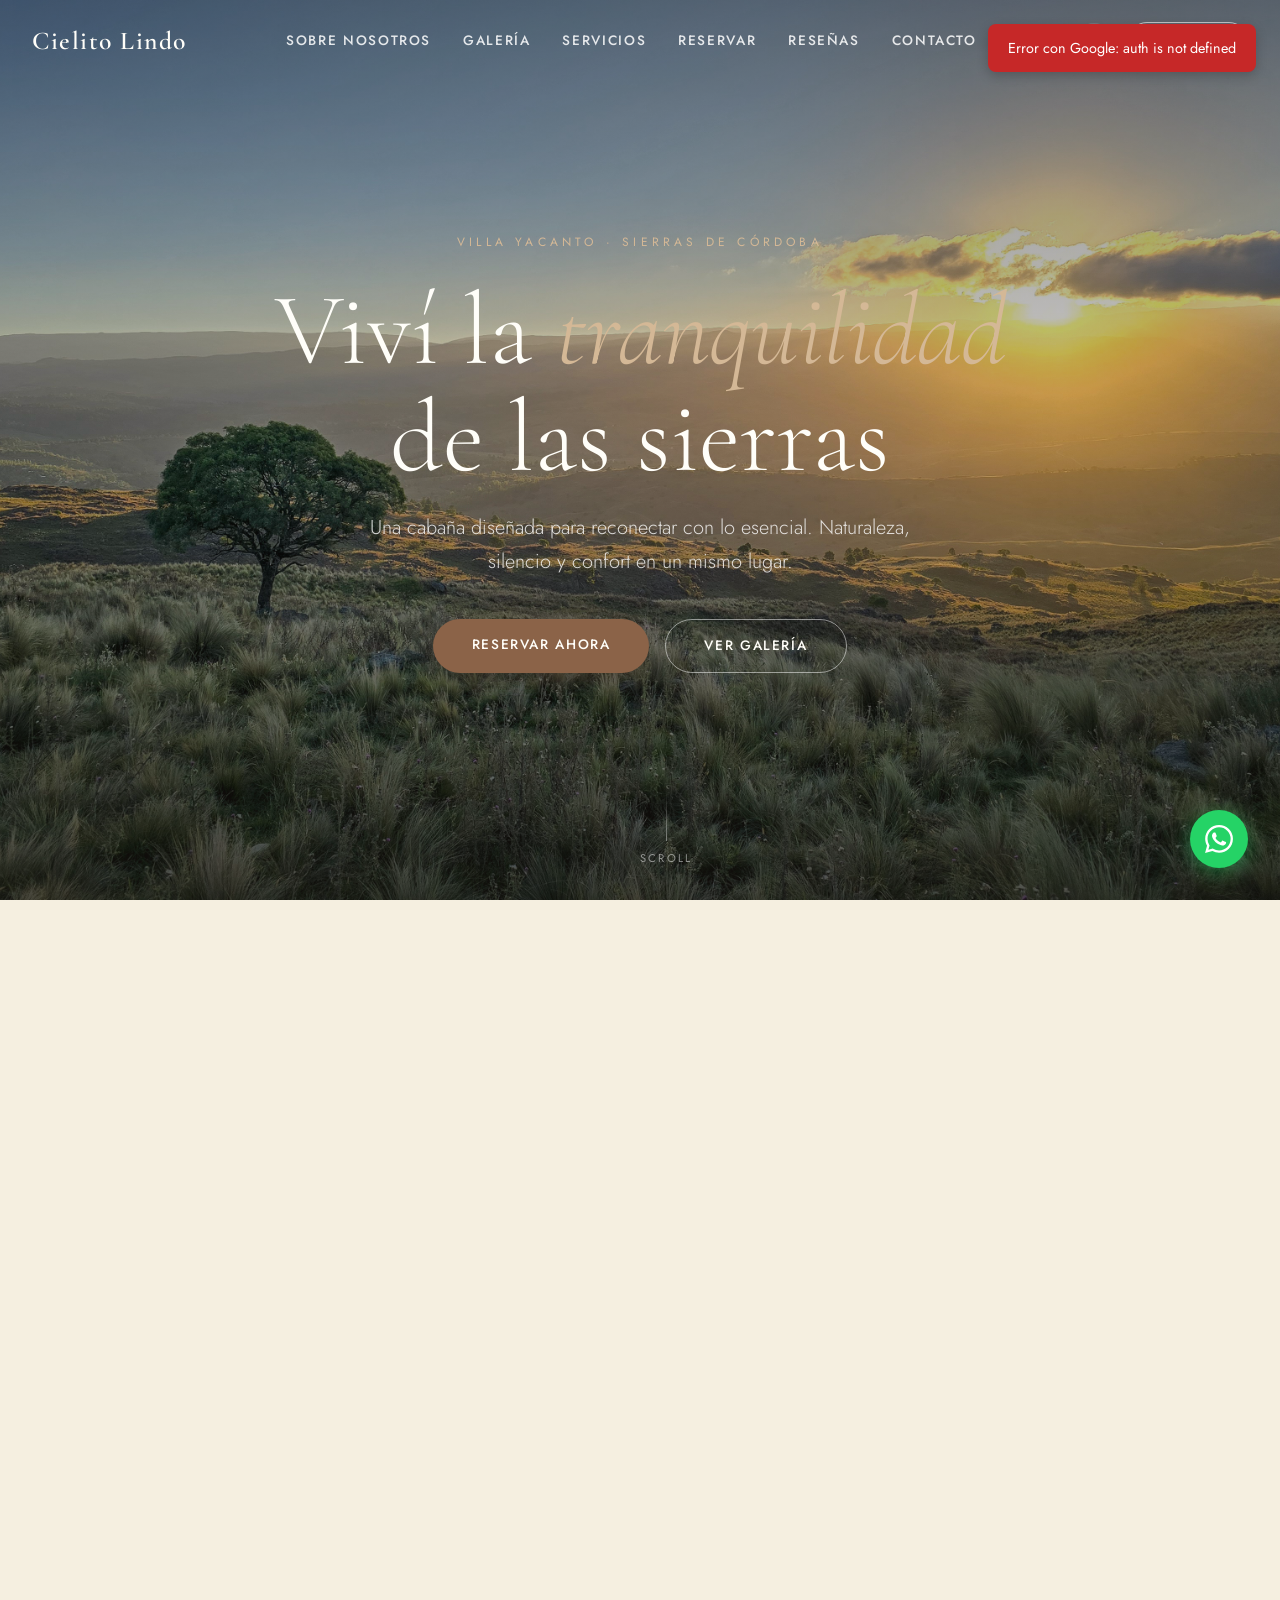
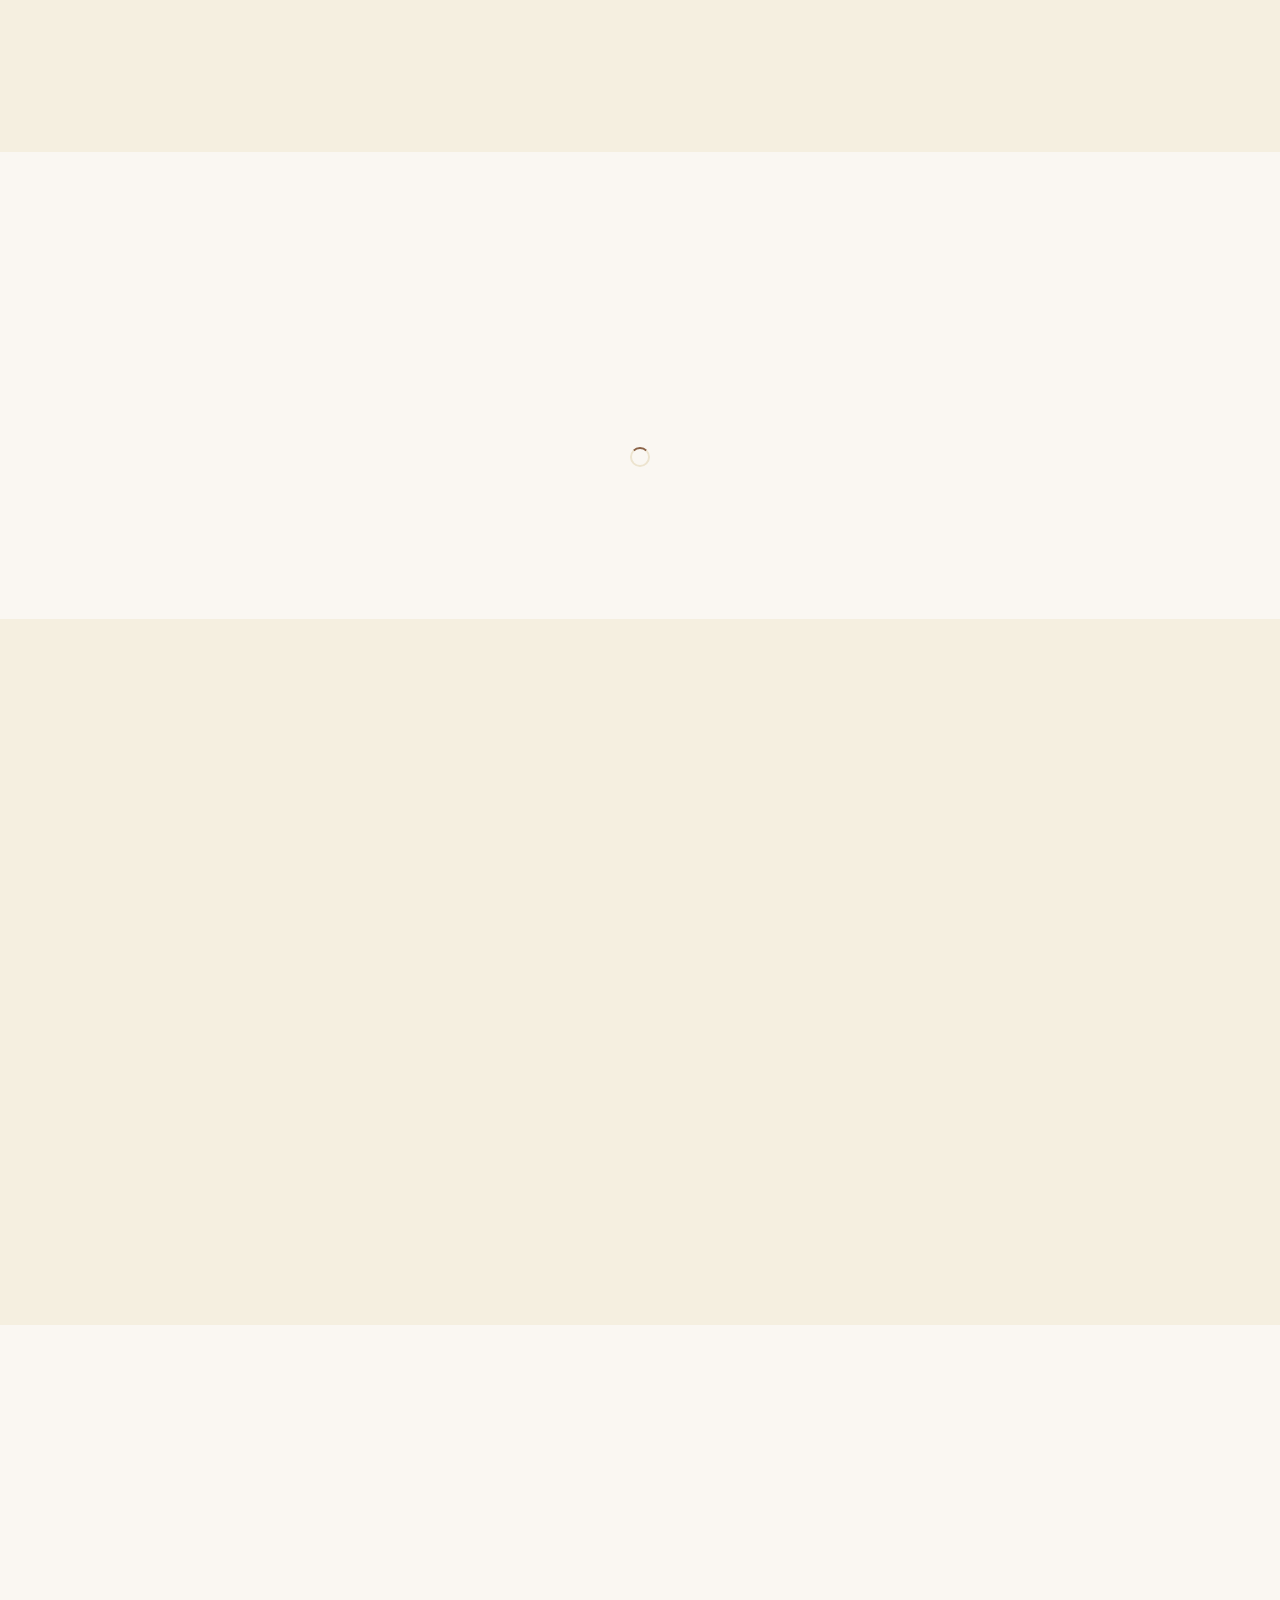
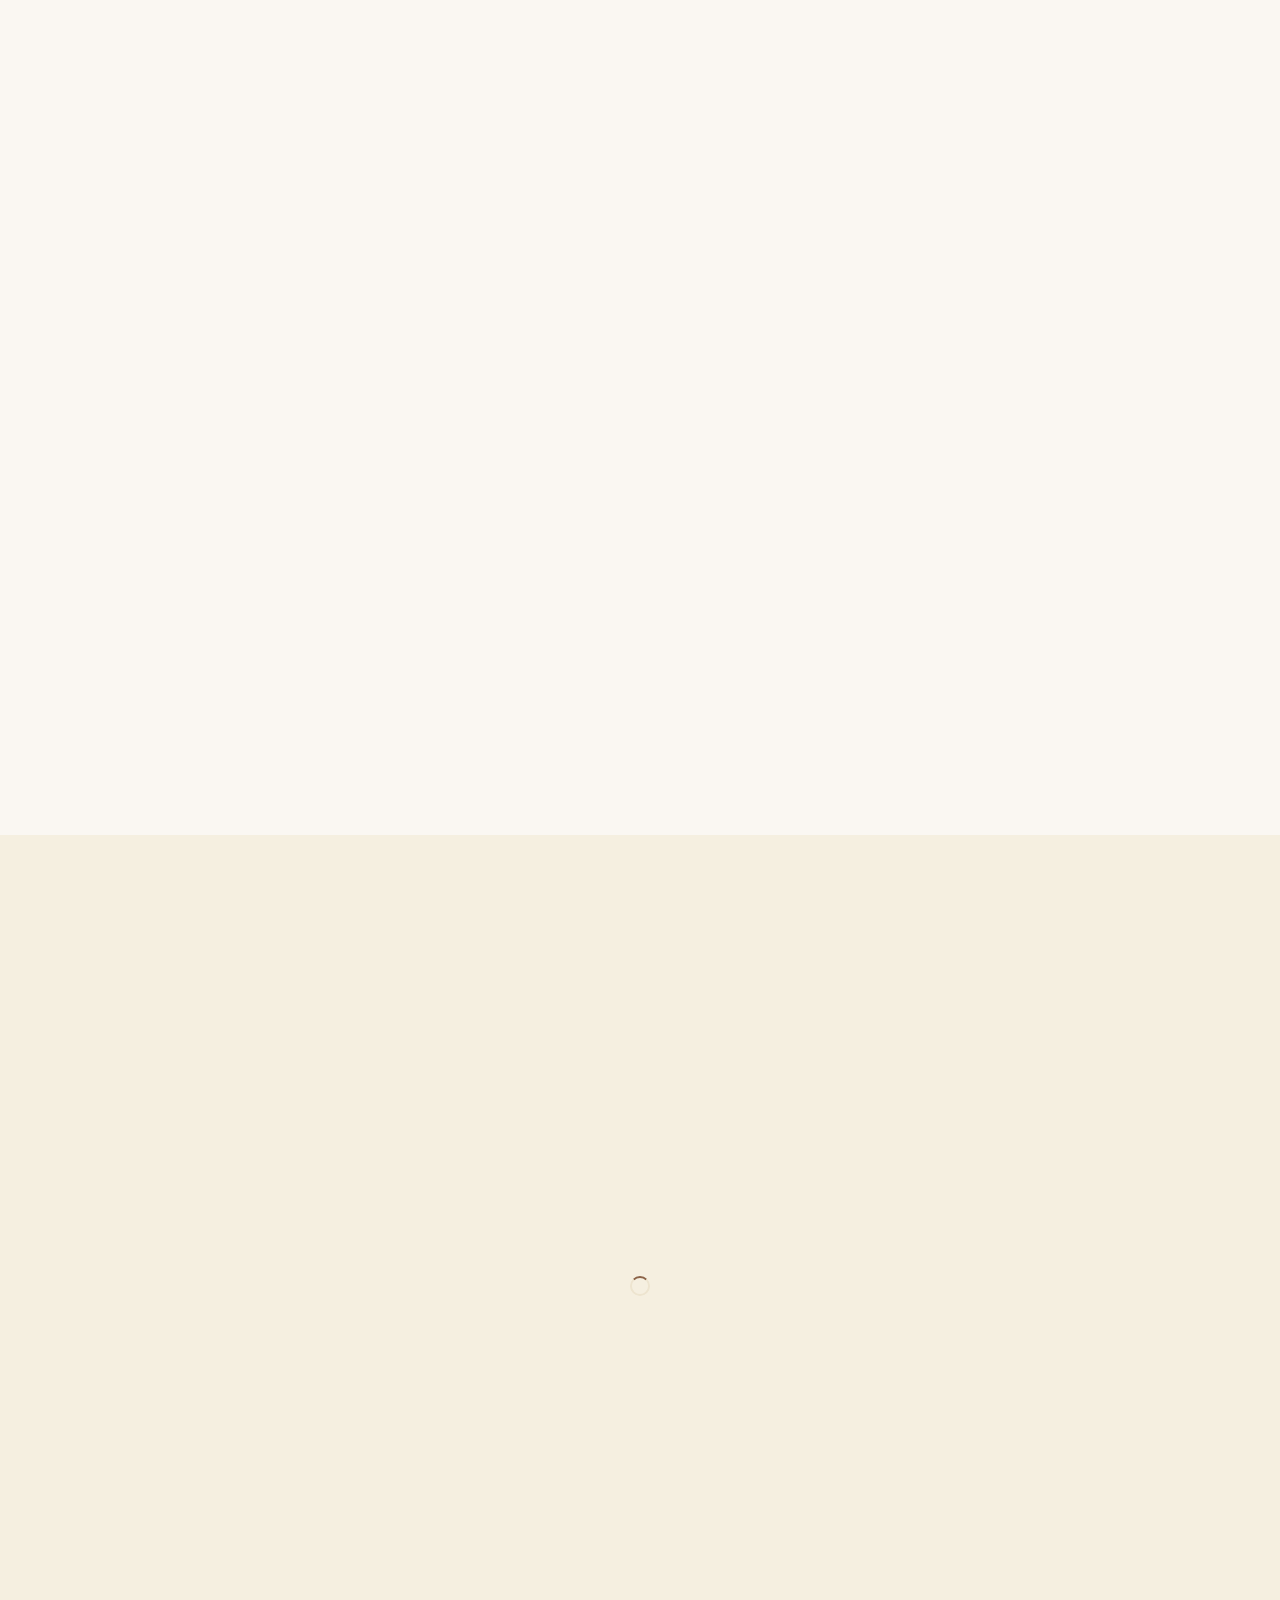
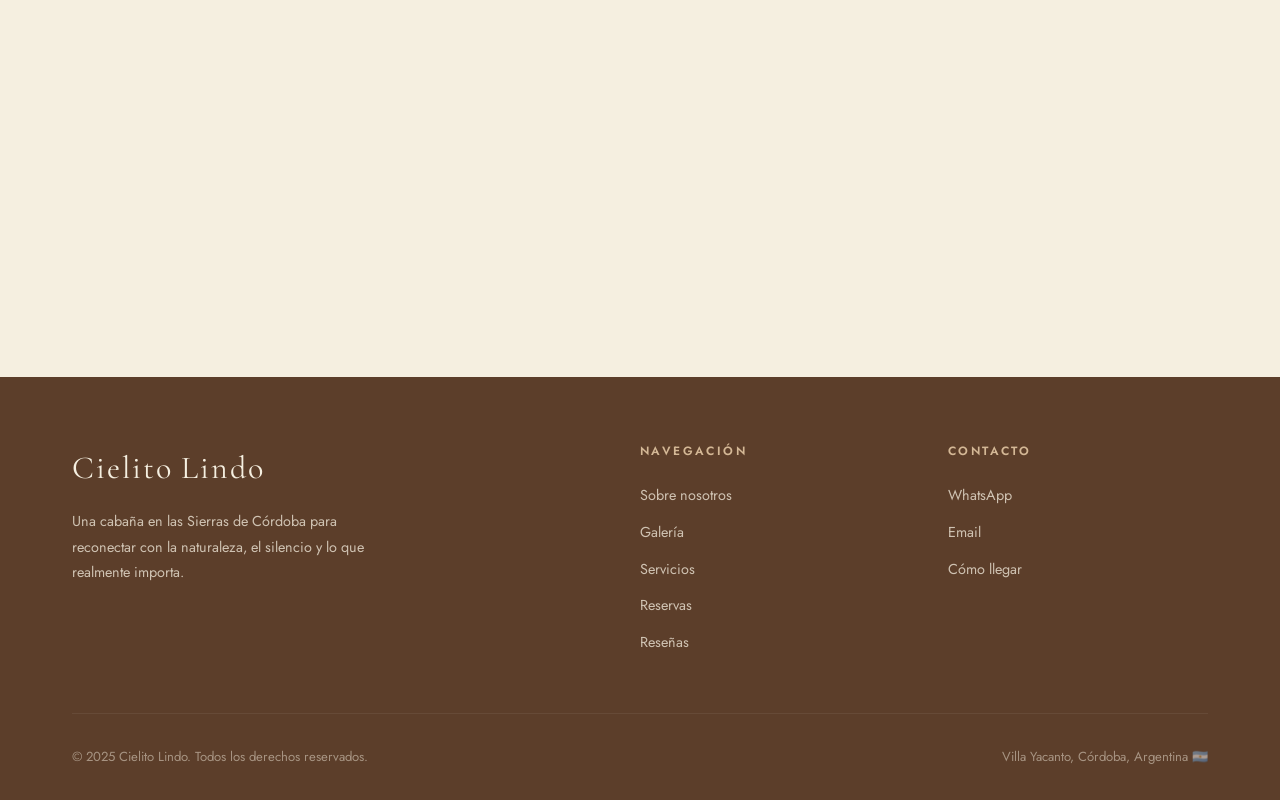
==== commit 36bac829: "wsp" ====
--- a/index.html
+++ b/index.html
@@ -27,10 +27,8 @@
 <!-- ── WHATSAPP FLOTANTE ── -->
 <a href="https://wa.me/5491165483333?text=Hola!%20Me%20interesa%20reservar%20la%20cabaña%20Cielito%20Lindo."
    target="_blank" rel="noopener" class="whatsapp-float" aria-label="Contactar por WhatsApp">
-  <svg viewBox="0 0 24 24" xmlns="http://www.w3.org/2000/svg">
-    <path d="M17.472 14.382c-.297-.149-1.758-.867-2.03-.967-.273-.099-.471-.148-.67.15-.197.297-.767.966-.94 1.164-.173.199-.347.223-.644.075-.297-.15-1.255-.463-2.39-1.475-.883-.788-1.48-1.761-1.653-2.059-.173-.297-.018-.458.13-.606.134-.133.298-.347.446-.52.149-.174.198-.298.298-.497.099-.198.05-.371-.025-.52-.075-.149-.669-1.612-.916-2.207-.242-.579-.487-.5 -.669-.51 -.173 -.008 -.371 -.01 -.57 -.01 -.198 0 -.52 .074 -.792 .372 -.272 .297 -1.04 1.016 -1.04 
-
-<!-- ── NAVBAR ── -->
+  <svg viewBox="0 0 24 24" xmlns="http://www.w3.org/2000/svg" fill="currentColor"><path d="M17.472 14.382c-.297-.149-1.758-.867-2.03-.967-.273-.099-.471-.148-.67.15-.197.297-.767.966-.94 1.164-.173.199-.347.223-.644.075-.297-.15-1.255-.463-2.39-1.475-.883-.788-1.48-1.761-1.653-2.059-.173-.297-.018-.458.13-.606.134-.133.298-.347.446-.52.149-.174.198-.298.298-.497.099-.198.05-.371-.025-.52-.075-.149-.669-1.612-.916-2.207-.242-.579-.487-.5-.669-.51-.173-.008-.371-.01-.57-.01-.198 0-.52.074-.792.372-.272.297-1.04 1.016-1.04 2.479 0 1.462 1.065 2.875 1.213 3.074.149.198 2.096 3.2 5.077 4.487.709.306 1.262.489 1.694.625.712.227 1.36.195 1.871.118.571-.085 1.758-.719 2.006-1.413.248-.694.248-1.289.173-1.413-.074-.124-.272-.198-.57-.347m-5.421 7.403h-.004a9.87 9.87 0 01-5.031-1.378l-.361-.214-3.741.982.998-3.648-.235-.374a9.86 9.86 0 01-1.51-5.26c.001-5.45 4.436-9.884 9.888-9.884 2.64 0 5.122 1.03 6.988 2.898a9.825 9.825 0 012.893 6.994c-.003 5.45-4.437 9.884-9.885 9.884m8.413-18.297A11.815 11.815 0 0012.05 0C5.495 0 .16 5.335.157 11.892c0 2.096.547 4.142 1.588 5.945L.057 24l6.305-1.654a11.882 11.882 0 005.683 1.448h.005c6.554 0 11.89-5.335 11.893-11.893a11.821 11.821 0 00-3.48-8.413z"/></svg>
+</a>
 <nav class="navbar" id="navbar">
   <a href="index.html" class="navbar__logo">Cielito Lindo</a>
 
@@ -318,21 +316,21 @@
           </div>
         </div>
         <div class="contact-item">
-          <div class="contact-icon"><img src="img/phone_24dp_F8E6D0_FILL0_wght400_GRAD0_opsz24.svg" alt="Teléfono"></div>
+          <div class="contact-icon"><img src="img/perm_phone_msg_24dp_F8E6D0_FILL0_wght400_GRAD0_opsz24.svg" alt="Teléfono"></div>
           <div>
             <div class="contact-item-title">WhatsApp</div>
             <div class="contact-item-value">+54 11 6548 33333</div>
           </div>
         </div>
         <div class="contact-item">
-          <div class="contact-icon"><img src="img/email_24dp_F8E6D0_FILL0_wght400_GRAD0_opsz24.svg" alt="Email"></div>
+          <div class="contact-icon"><img src="img/forward_to_inbox_24dp_F8E6D0_FILL0_wght400_GRAD0_opsz24.svg" alt="Email"></div>
           <div>
             <div class="contact-item-title">Email</div>
             <div class="contact-item-value">elizabetmaraceladilla@gmail.com</div>
           </div>
         </div>
         <div class="contact-item">
-          <div class="contact-icon"><img src="img/access_time_24dp_F8E6D0_FILL0_wght400_GRAD0_opsz24.svg" alt="Horario"></div>
+          <div class="contact-icon"><img src="img/schedule_24dp_F8E6D0_FILL0_wght400_GRAD0_opsz24.svg" alt="Horario"></div>
           <div>
             <div class="contact-item-title">Horario de atención</div>
             <div class="contact-item-value">Lunes a Domingo · 9:00 – 21:00</div>
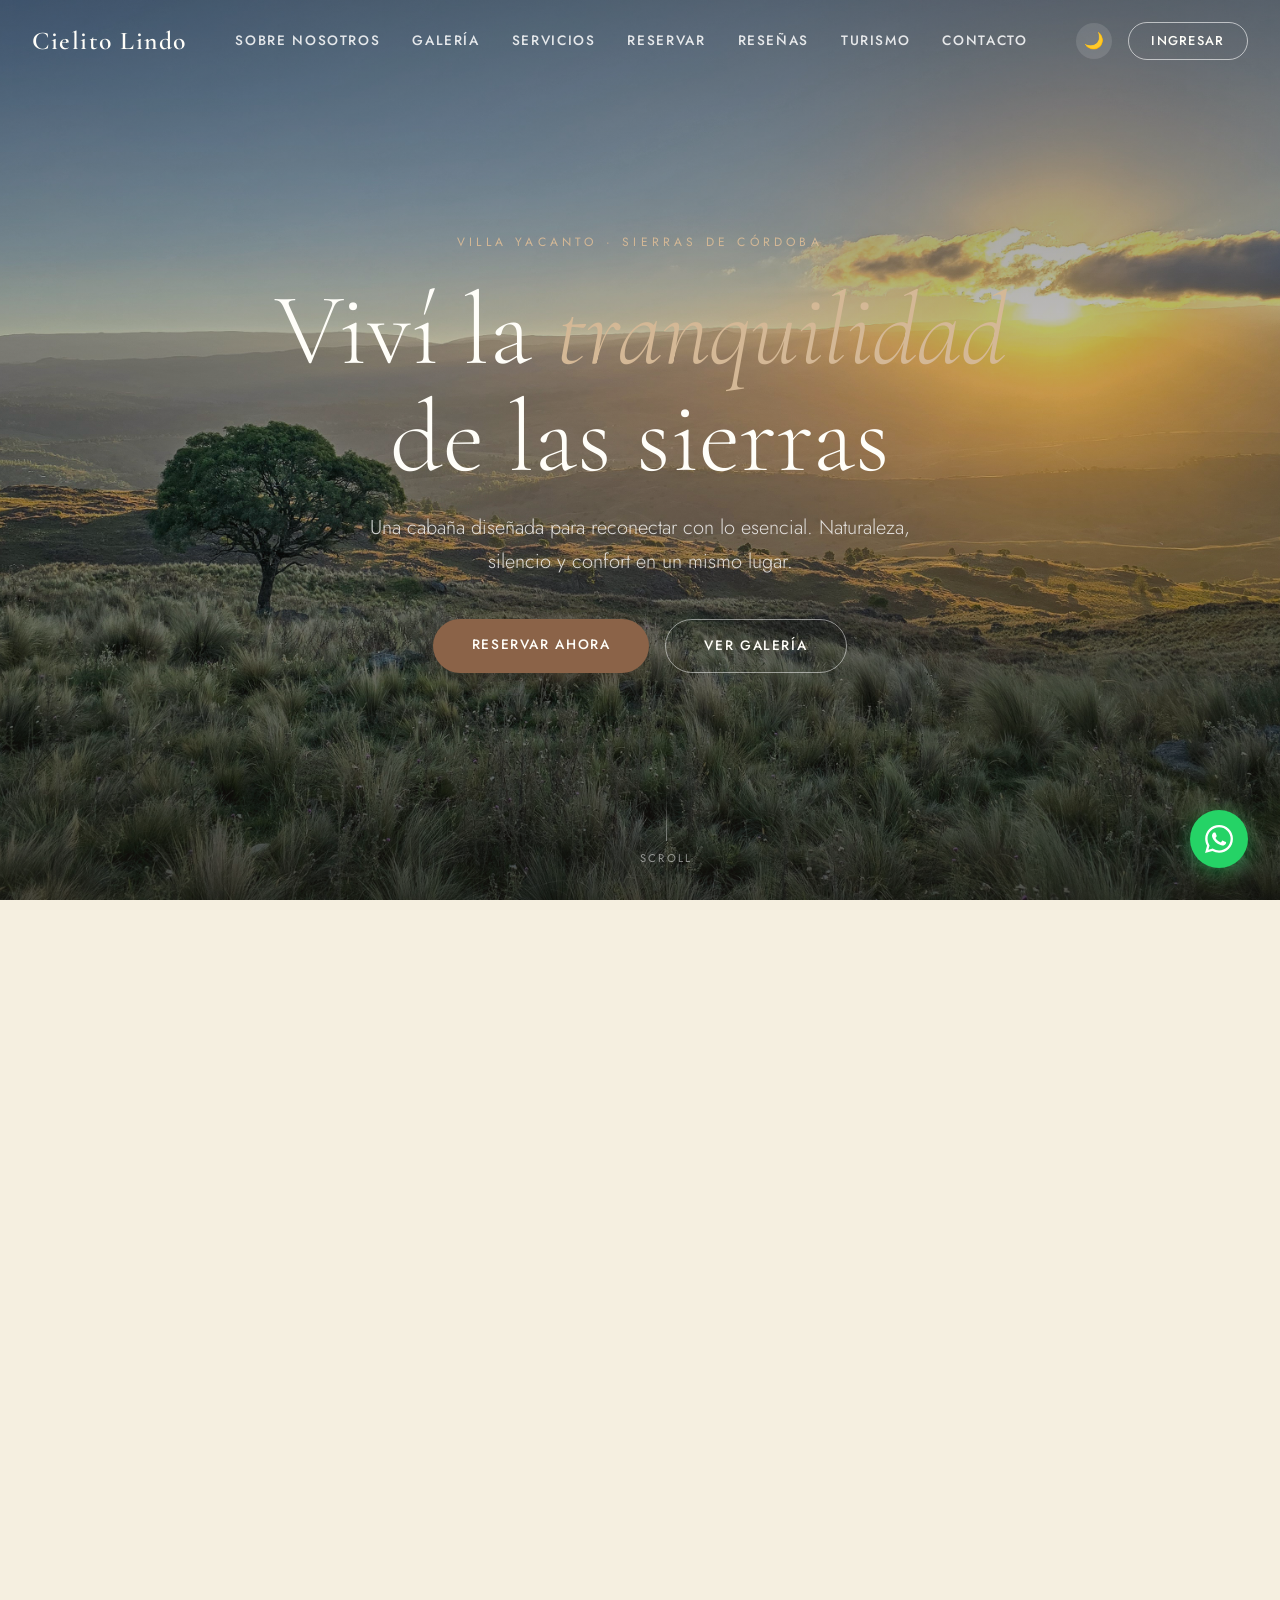
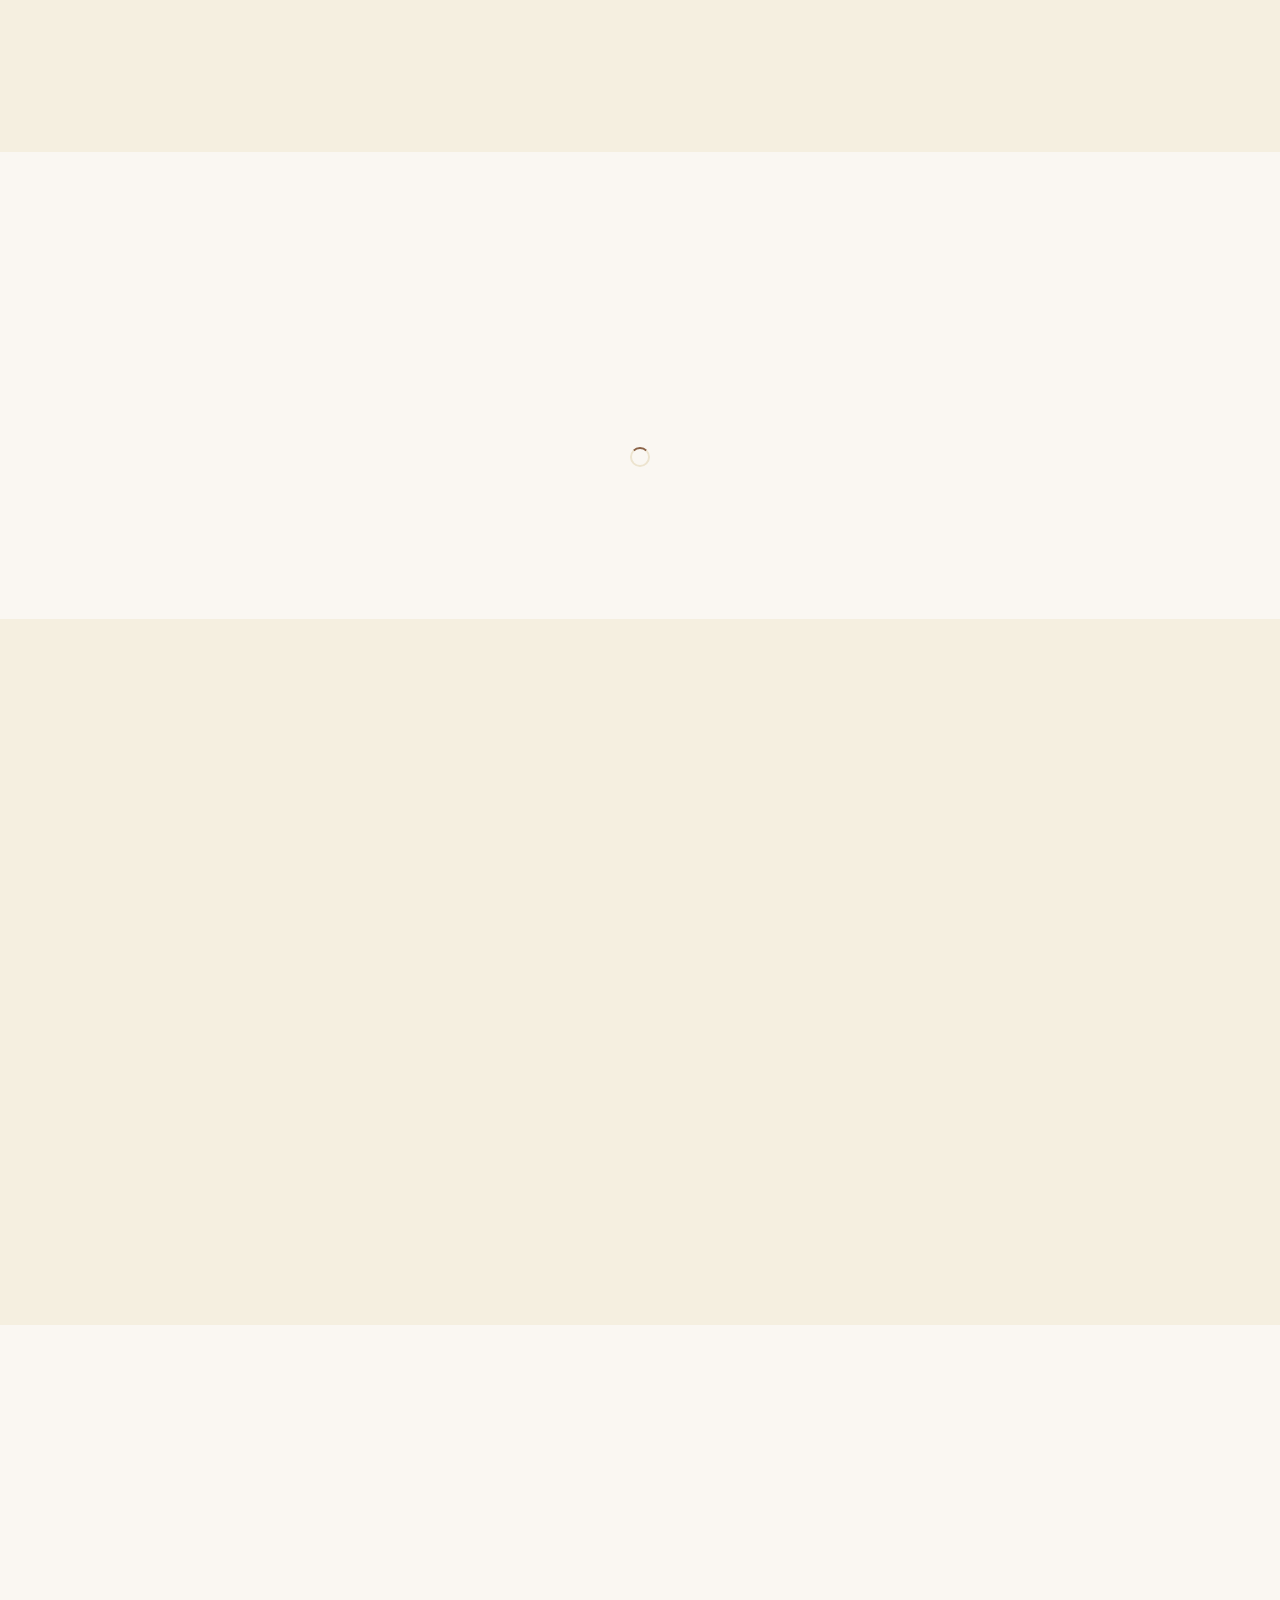
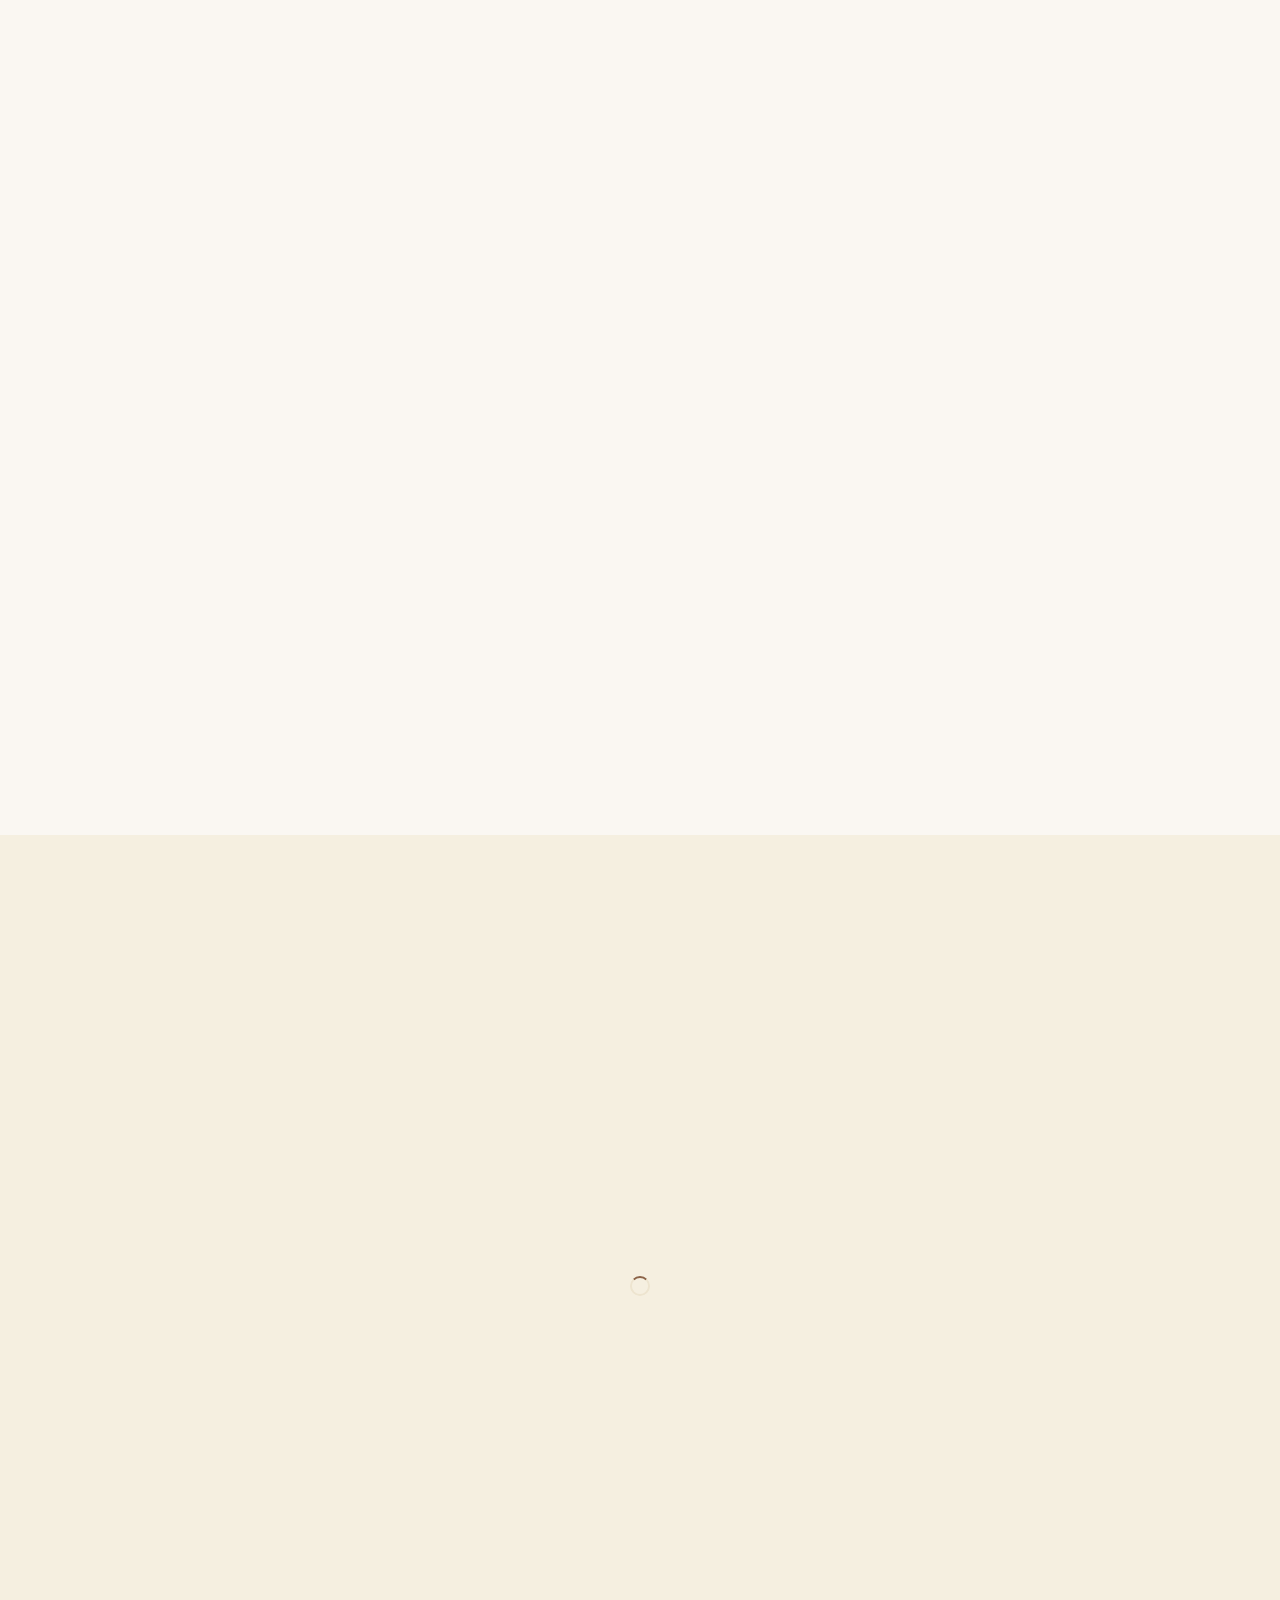
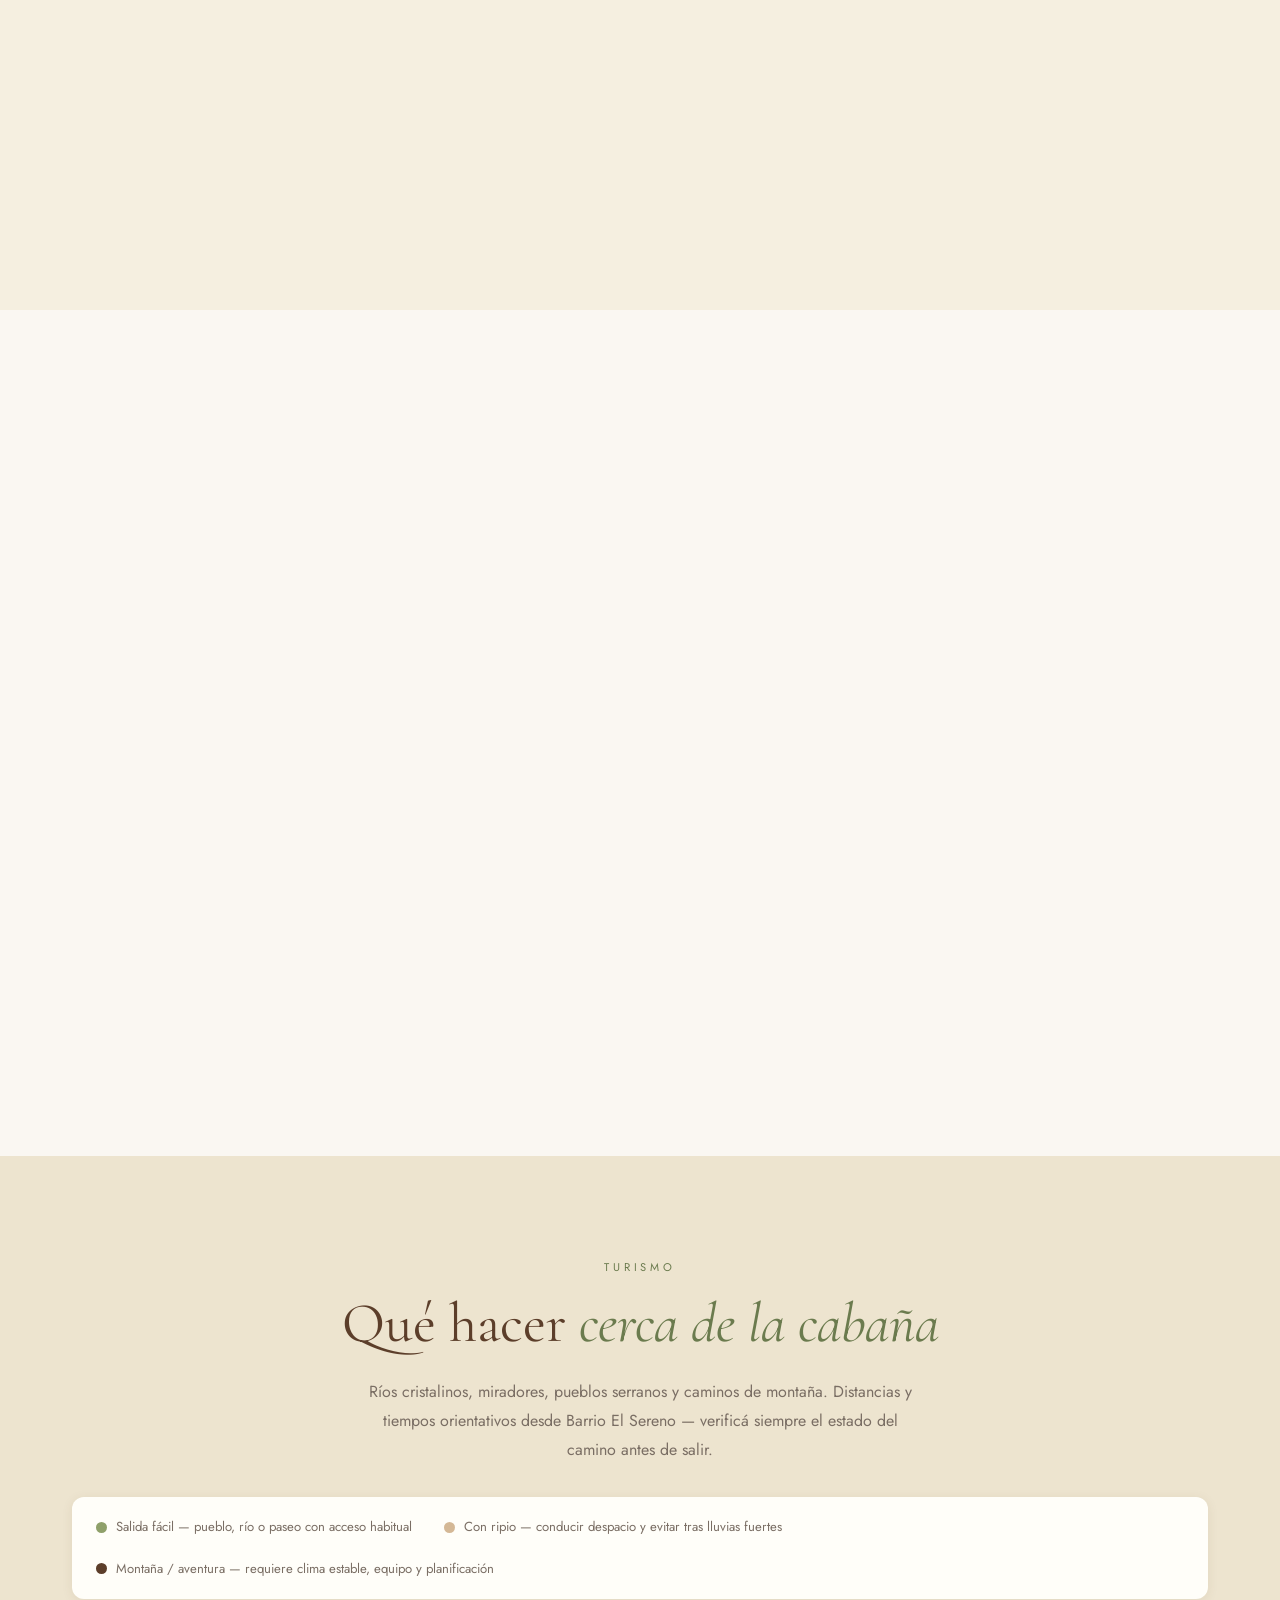
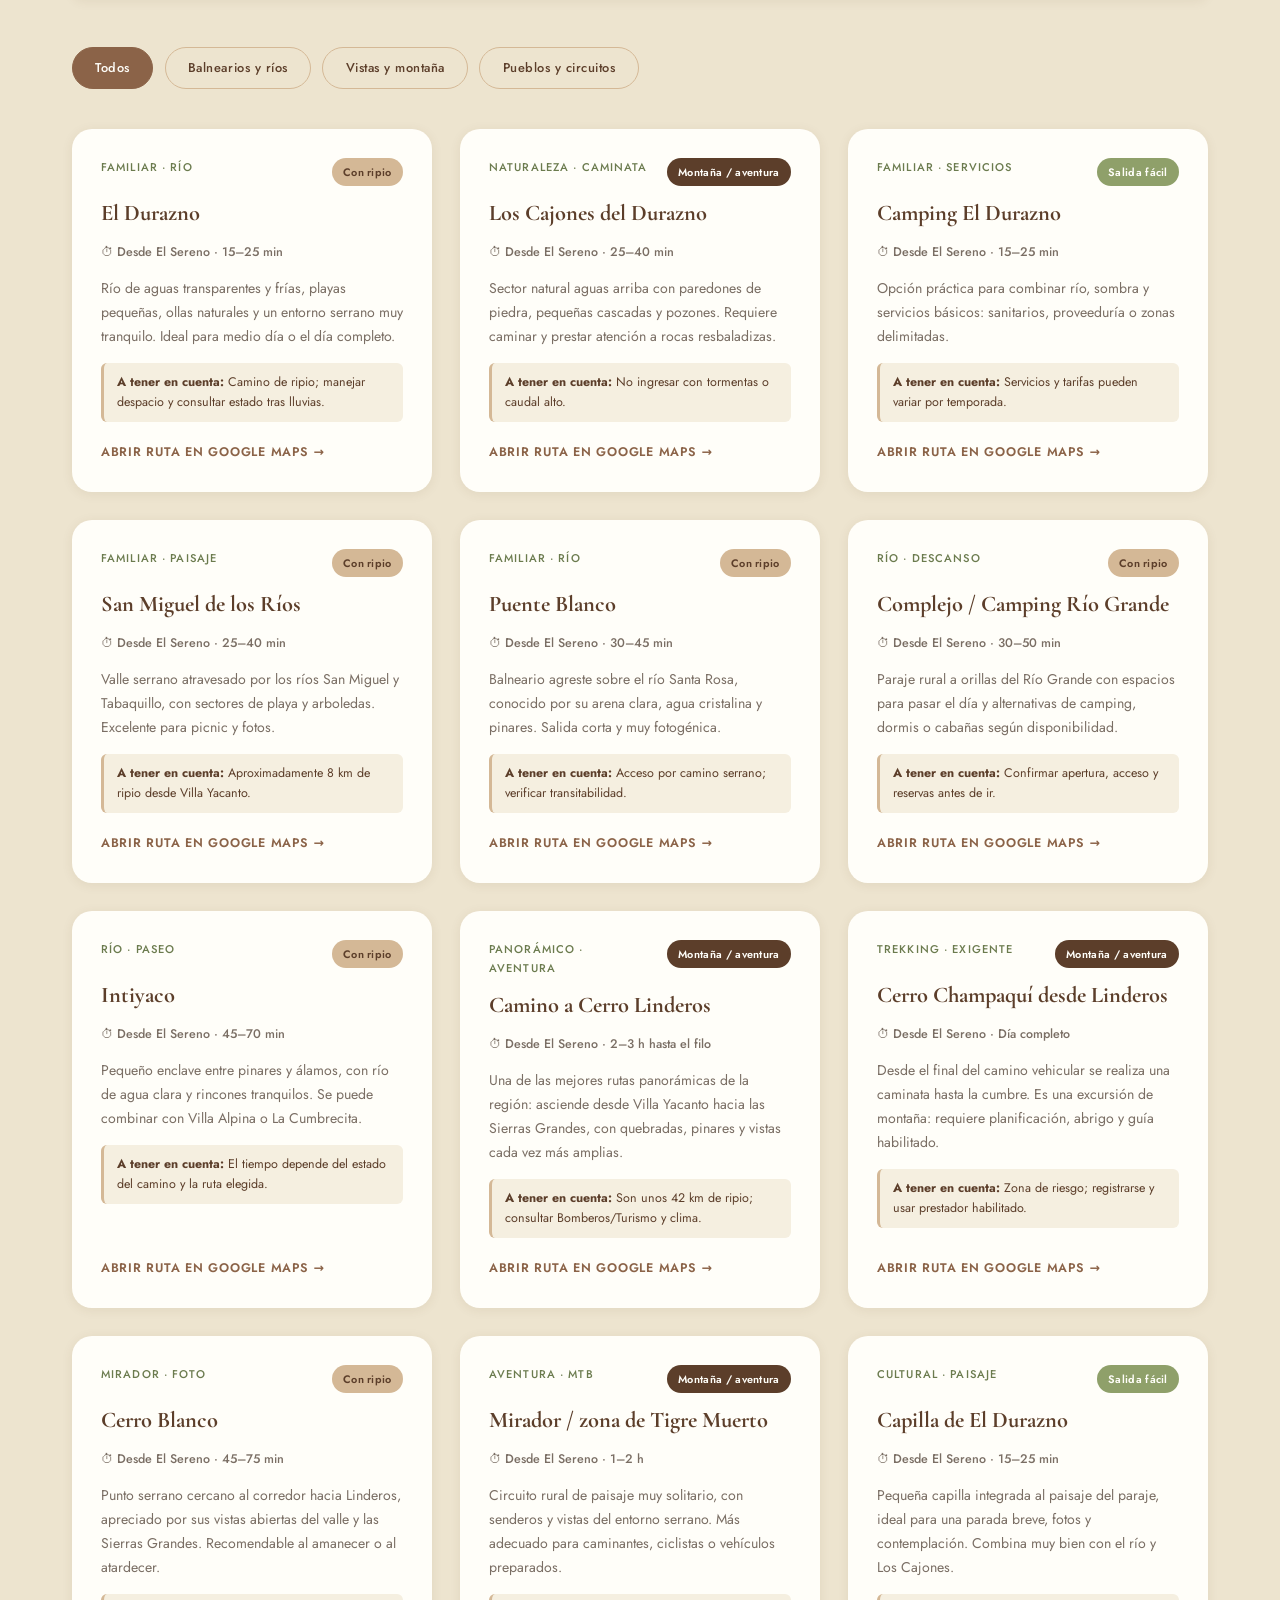
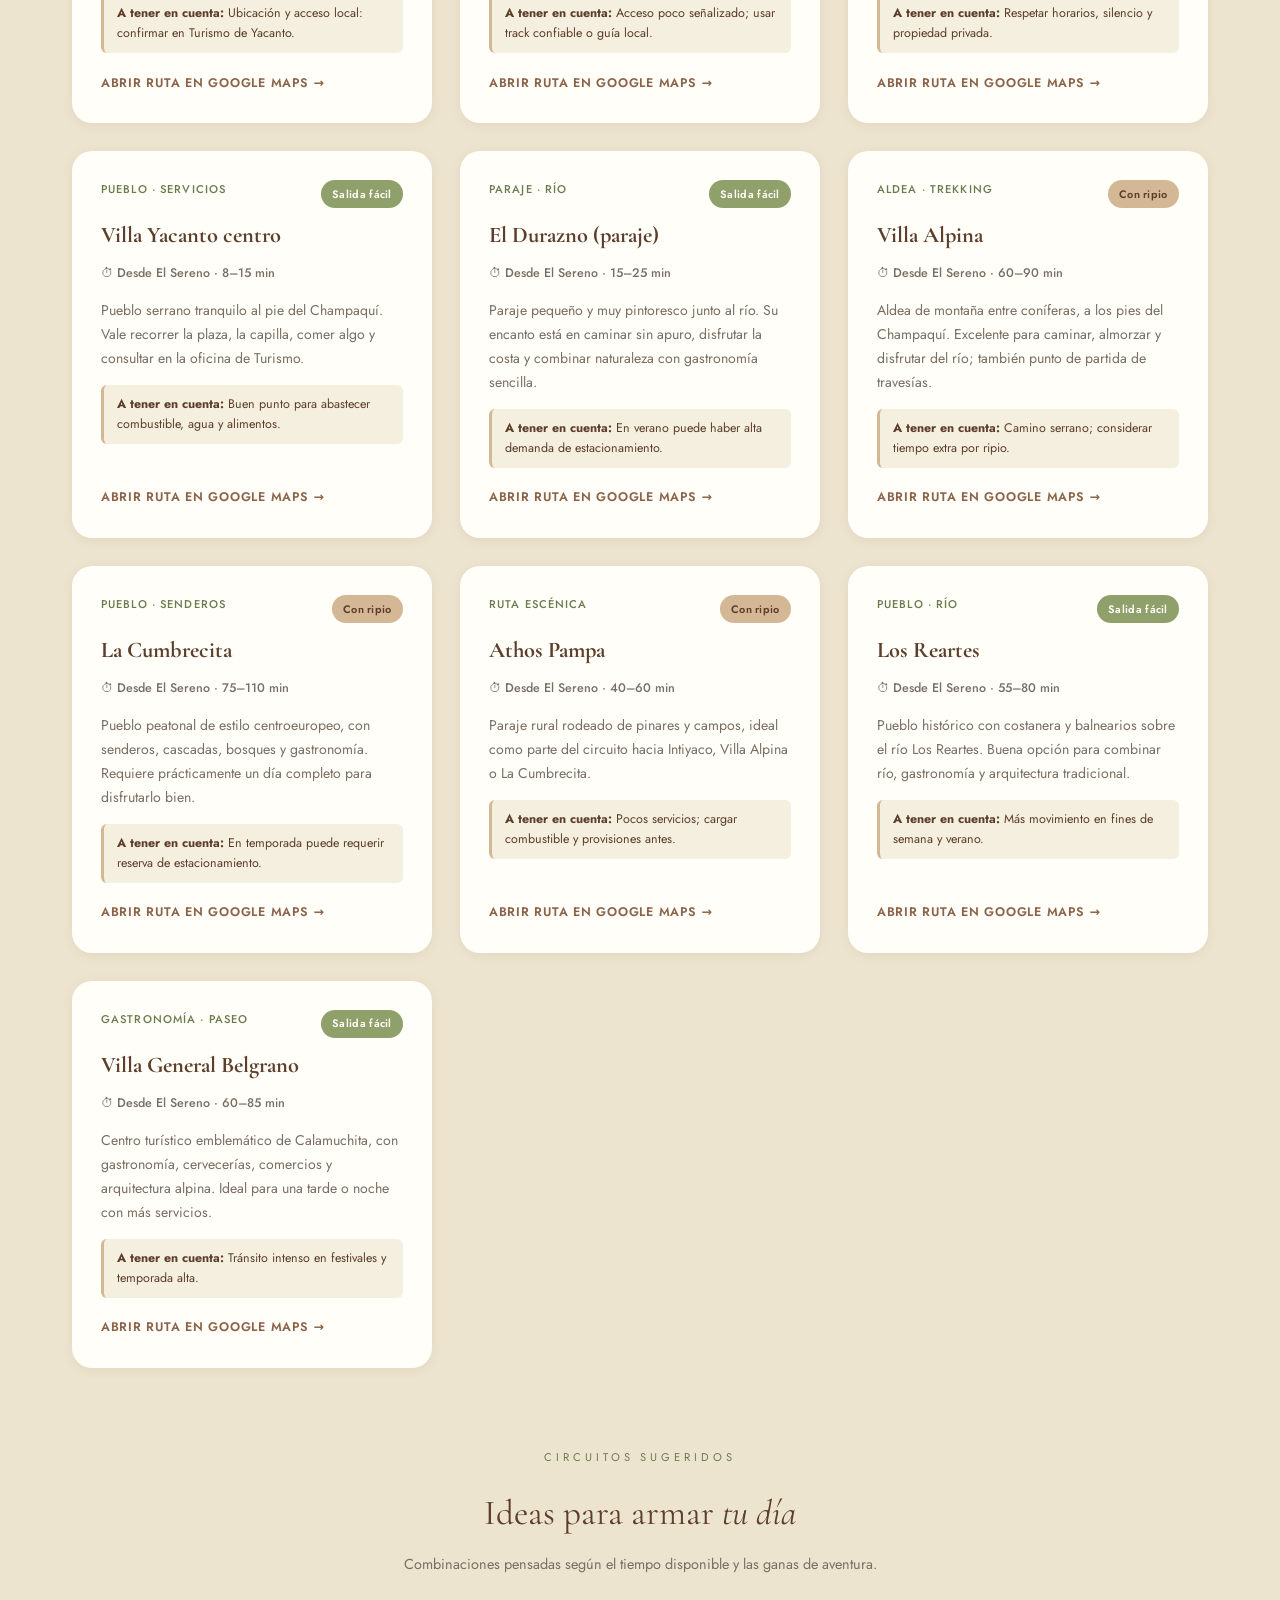
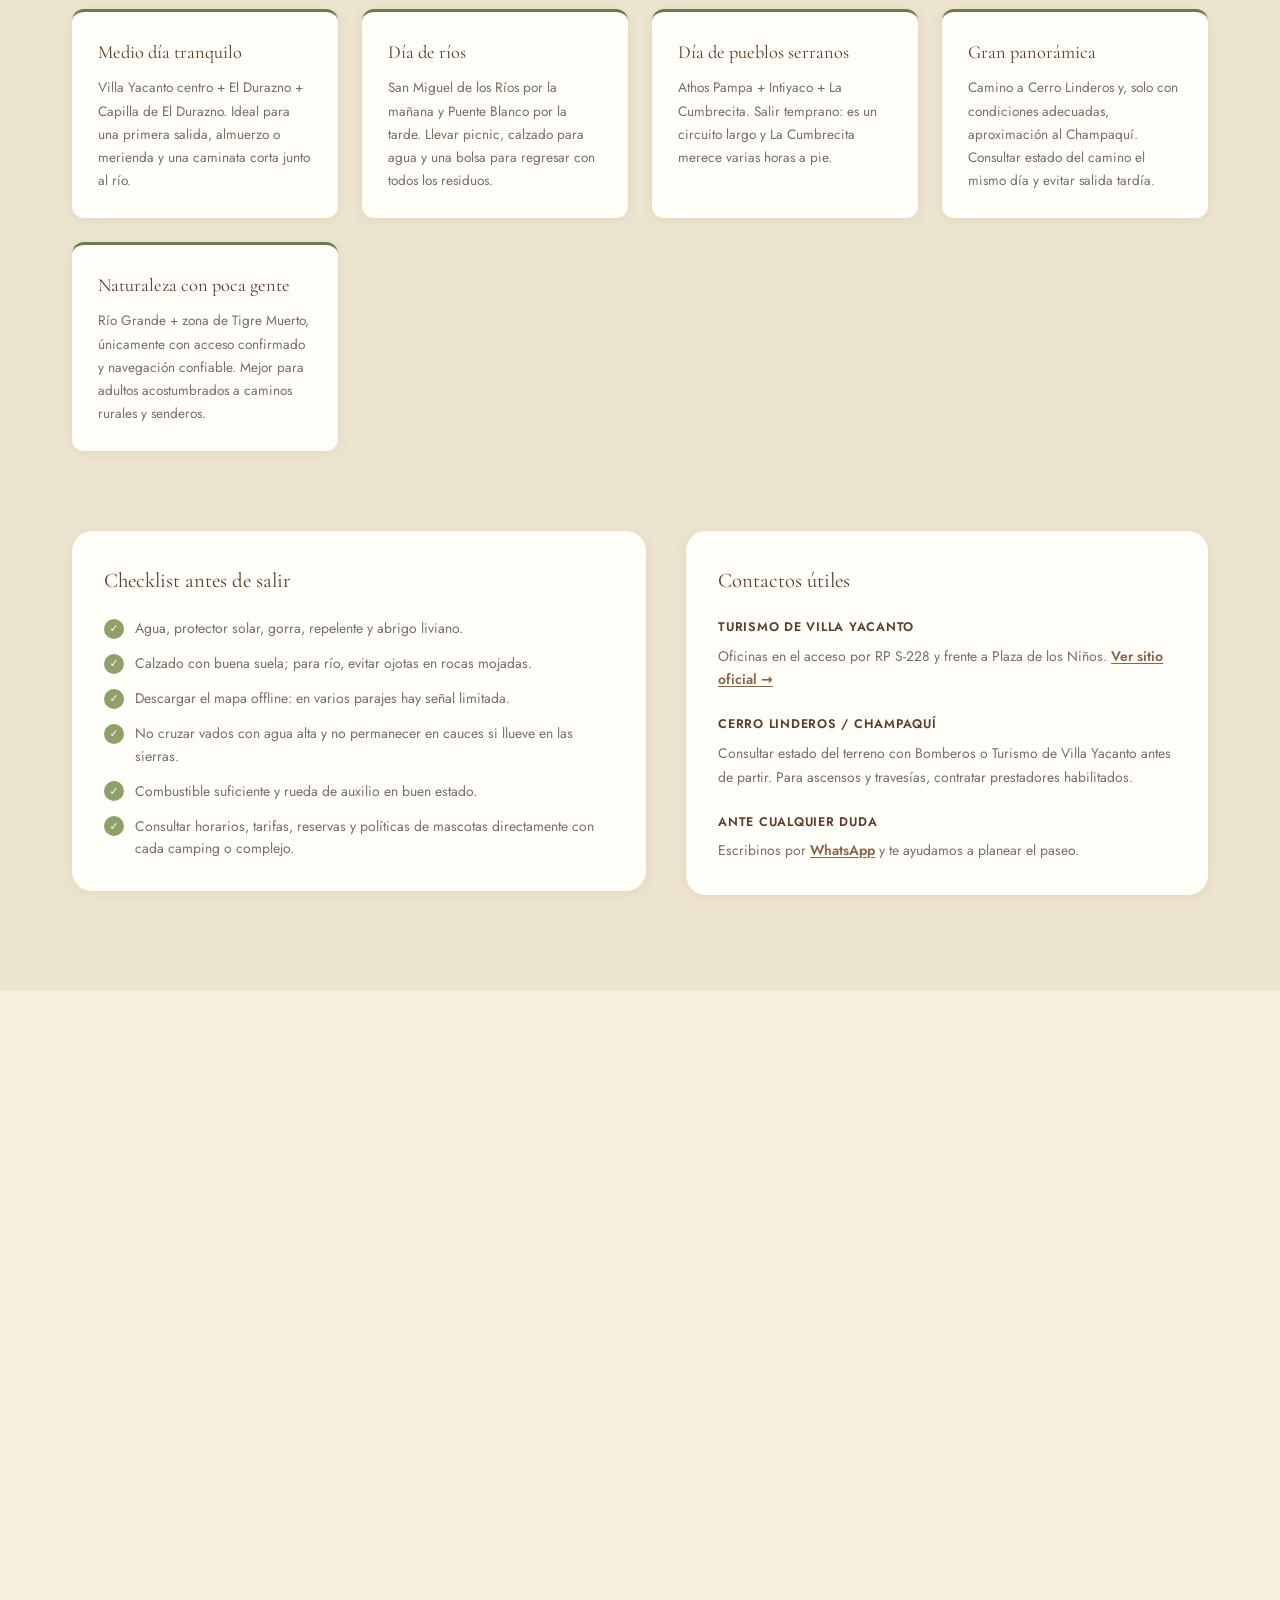
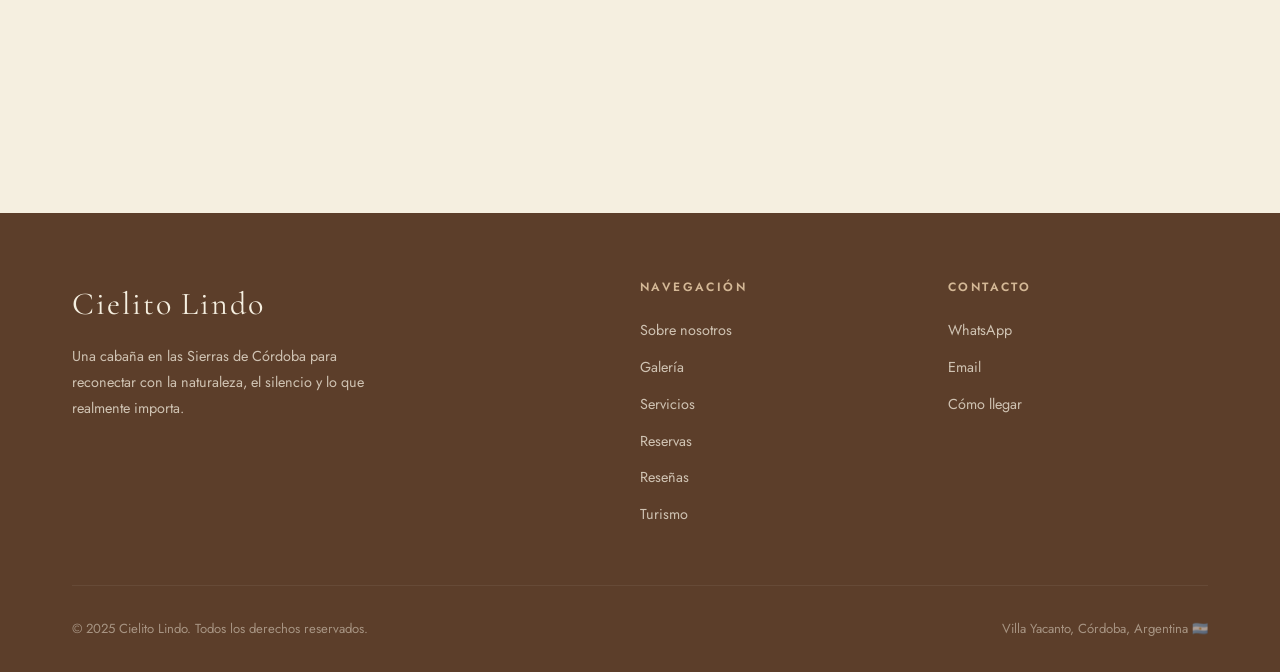
==== commit b90a07a0: "turismo" ====
--- a/index.html
+++ b/index.html
@@ -38,6 +38,7 @@
     <a href="#servicios">Servicios</a>
     <a href="#disponibilidad">Reservar</a>
     <a href="#resenas">Reseñas</a>
+    <a href="#turismo">Turismo</a>
     <a href="#contacto">Contacto</a>
   </div>
 
@@ -299,6 +300,64 @@
   </div>
 </section>
 
+<!-- ── TURISMO ── -->
+<section class="turismo-section" id="turismo">
+  <div class="section-inner">
+    <div class="fade-up" style="text-align:center; max-width:640px; margin:0 auto;">
+      <span class="section-label">Turismo</span>
+      <h2 class="section-title">Qué hacer <em>cerca de la cabaña</em></h2>
+      <p class="section-subtitle" style="margin:0 auto;">Ríos cristalinos, miradores, pueblos serranos y caminos de montaña. Distancias y tiempos orientativos desde Barrio El Sereno — verificá siempre el estado del camino antes de salir.</p>
+    </div>
+
+    <div class="turismo-legend fade-up">
+      <div class="turismo-legend__item"><span class="turismo-legend__dot turismo-legend__dot--facil"></span> Salida fácil — pueblo, río o paseo con acceso habitual</div>
+      <div class="turismo-legend__item"><span class="turismo-legend__dot turismo-legend__dot--ripio"></span> Con ripio — conducir despacio y evitar tras lluvias fuertes</div>
+      <div class="turismo-legend__item"><span class="turismo-legend__dot turismo-legend__dot--montana"></span> Montaña / aventura — requiere clima estable, equipo y planificación</div>
+    </div>
+
+    <div class="turismo-tabs fade-up">
+      <button class="turismo-tab active" data-filtro="todos">Todos</button>
+      <button class="turismo-tab" data-filtro="balnearios">Balnearios y ríos</button>
+      <button class="turismo-tab" data-filtro="vistas">Vistas y montaña</button>
+      <button class="turismo-tab" data-filtro="pueblos">Pueblos y circuitos</button>
+    </div>
+
+    <div class="turismo-grid" id="turismo-grid">
+      <div style="grid-column:1/-1; text-align:center; padding:3rem;"><span class="loader-sm"></span></div>
+    </div>
+    <p class="turismo-empty" id="turismo-empty" style="display:none;">No hay paseos en esta categoría.</p>
+
+    <div class="turismo-subhead fade-up">
+      <span class="section-label">Circuitos sugeridos</span>
+      <h3>Ideas para armar <em style="font-style:italic;">tu día</em></h3>
+      <p>Combinaciones pensadas según el tiempo disponible y las ganas de aventura.</p>
+    </div>
+    <div class="circuitos-grid" id="circuitos-grid"></div>
+
+    <div class="turismo-bottom-grid">
+      <div class="turismo-panel fade-up">
+        <div class="turismo-panel__title">Checklist antes de salir</div>
+        <ul class="checklist-list" id="checklist-list"></ul>
+      </div>
+      <div class="turismo-panel fade-up fade-up-delay-1">
+        <div class="turismo-panel__title">Contactos útiles</div>
+        <div class="turismo-contact-block">
+          <div class="turismo-contact-block__label">Turismo de Villa Yacanto</div>
+          <p class="turismo-contact-block__text">Oficinas en el acceso por RP S-228 y frente a Plaza de los Niños. <a href="https://www.villayacanto.tur.ar/" target="_blank" rel="noopener">Ver sitio oficial →</a></p>
+        </div>
+        <div class="turismo-contact-block">
+          <div class="turismo-contact-block__label">Cerro Linderos / Champaquí</div>
+          <p class="turismo-contact-block__text">Consultar estado del terreno con Bomberos o Turismo de Villa Yacanto antes de partir. Para ascensos y travesías, contratar prestadores habilitados.</p>
+        </div>
+        <div class="turismo-contact-block">
+          <div class="turismo-contact-block__label">Ante cualquier duda</div>
+          <p class="turismo-contact-block__text">Escribinos por <a href="https://wa.me/5491165483333" target="_blank" rel="noopener">WhatsApp</a> y te ayudamos a planear el paseo.</p>
+        </div>
+      </div>
+    </div>
+  </div>
+</section>
+
 <!-- ── CONTACTO ── -->
 <section id="contacto">
   <div class="section-inner">
@@ -378,6 +437,7 @@
           <li><a href="#servicios">Servicios</a></li>
           <li><a href="#disponibilidad">Reservas</a></li>
           <li><a href="#resenas">Reseñas</a></li>
+          <li><a href="#turismo">Turismo</a></li>
         </ul>
       </div>
       <div>
@@ -459,6 +519,7 @@
 <script src="./js/auth.js"></script>
 <script src="./js/bookings.js"></script>
 <script src="./js/gallery.js"></script>
+<script src="./js/turismo.js"></script>
 <script src="./js/main.js"></script>
 </body>
 </html>
--- a/css/styles.css
+++ b/css/styles.css
@@ -1063,6 +1063,12 @@
 .fade-up-delay-1 { transition-delay: .1s; }
 .fade-up-delay-2 { transition-delay: .2s; }
 .fade-up-delay-3 { transition-delay: .3s; }
+.fade-in-el {
+  opacity: 0;
+  transform: translateY(24px);
+  transition: opacity .6s ease, transform .6s ease;
+}
+.fade-in-el.visible { opacity: 1; transform: translateY(0); }
 
 @keyframes fadeUp {
   to { opacity: 1; transform: translateY(0); }
@@ -1353,3 +1359,204 @@
   display: none;
 }
 .navbar__links.open + .close-menu { display: block; }
+
+/* ============================================================
+   TURISMO — Guía de paseos desde Cielito Lindo
+   ============================================================ */
+.turismo-section { background: var(--beige-dark); }
+[data-theme="dark"] .turismo-section { background: var(--beige); }
+
+.turismo-legend {
+  display: flex;
+  flex-wrap: wrap;
+  gap: 1.2rem 2rem;
+  margin: 2rem 0 3rem;
+  padding: 1.2rem 1.5rem;
+  background: var(--white);
+  border-radius: var(--radius);
+  box-shadow: var(--shadow-sm);
+}
+[data-theme="dark"] .turismo-legend { background: var(--cream); }
+.turismo-legend__item { display: flex; align-items: center; gap: .55rem; font-size: .82rem; color: var(--gray); }
+.turismo-legend__dot { width: 11px; height: 11px; border-radius: 50%; flex-shrink: 0; }
+.turismo-legend__dot--facil { background: var(--olive-light); }
+.turismo-legend__dot--ripio { background: var(--sand); }
+.turismo-legend__dot--montana { background: var(--wood-dark); }
+
+/* Tabs de filtro */
+.turismo-tabs {
+  display: flex;
+  flex-wrap: wrap;
+  gap: .7rem;
+  margin-bottom: 2.5rem;
+}
+.turismo-tab {
+  padding: .65rem 1.4rem;
+  border-radius: 99px;
+  border: 1.5px solid var(--sand);
+  background: transparent;
+  color: var(--wood-dark);
+  font-size: .8rem;
+  font-weight: 500;
+  letter-spacing: .04em;
+  transition: all var(--transition);
+}
+[data-theme="dark"] .turismo-tab { color: var(--sand); }
+.turismo-tab:hover { background: rgba(139,99,72,.1); }
+.turismo-tab.active { background: var(--wood); border-color: var(--wood); color: var(--white); }
+
+/* Grid de destinos */
+.turismo-grid {
+  display: grid;
+  grid-template-columns: repeat(auto-fill, minmax(300px, 1fr));
+  gap: 1.75rem;
+}
+.turismo-card {
+  background: var(--white);
+  border-radius: var(--radius-lg);
+  padding: 1.75rem;
+  box-shadow: var(--shadow-sm);
+  border: 1px solid transparent;
+  transition: all var(--transition);
+  display: flex;
+  flex-direction: column;
+  gap: .9rem;
+}
+[data-theme="dark"] .turismo-card { background: var(--cream); }
+.turismo-card:hover { transform: translateY(-6px); box-shadow: var(--shadow-md); border-color: var(--sand); }
+.turismo-card__top { display: flex; align-items: flex-start; justify-content: space-between; gap: .8rem; }
+.turismo-card__tag { font-size: .7rem; letter-spacing: .1em; text-transform: uppercase; color: var(--olive); font-weight: 500; }
+.turismo-card__level {
+  display: inline-flex; align-items: center; gap: .4rem;
+  font-size: .68rem; font-weight: 600; letter-spacing: .03em;
+  padding: .3rem .7rem; border-radius: 99px; white-space: nowrap;
+  color: var(--white);
+}
+.turismo-card__level--facil { background: var(--olive-light); }
+.turismo-card__level--ripio { background: var(--sand); color: var(--wood-dark); }
+.turismo-card__level--montana { background: var(--wood-dark); }
+.turismo-card__name {
+  font-family: var(--font-display);
+  font-size: 1.4rem;
+  color: var(--wood-dark);
+  line-height: 1.2;
+}
+[data-theme="dark"] .turismo-card__name { color: var(--sand); }
+.turismo-card__time {
+  display: inline-flex; align-items: center; gap: .4rem;
+  font-size: .78rem; color: var(--gray); font-weight: 500;
+}
+.turismo-card__desc { font-size: .88rem; color: var(--gray); line-height: 1.7; }
+.turismo-card__note {
+  font-size: .78rem;
+  color: var(--wood-dark);
+  background: var(--beige);
+  border-left: 3px solid var(--sand);
+  padding: .6rem .8rem;
+  border-radius: 6px;
+  line-height: 1.6;
+}
+[data-theme="dark"] .turismo-card__note { background: var(--beige-dark); color: var(--sand); }
+.turismo-card__note strong { color: inherit; }
+.turismo-card__link {
+  margin-top: auto;
+  display: inline-flex;
+  align-items: center;
+  gap: .4rem;
+  font-size: .78rem;
+  font-weight: 600;
+  letter-spacing: .06em;
+  text-transform: uppercase;
+  color: var(--wood);
+  padding-top: .3rem;
+}
+[data-theme="dark"] .turismo-card__link { color: var(--sand); }
+.turismo-card__link:hover { color: var(--wood-dark); }
+[data-theme="dark"] .turismo-card__link:hover { color: var(--white); }
+.turismo-card.hidden { display: none; }
+
+.turismo-empty { text-align: center; padding: 3rem 1rem; color: var(--gray); font-size: .9rem; grid-column: 1/-1; }
+
+/* Circuitos sugeridos */
+.turismo-subhead { margin: 5rem 0 2rem; text-align: center; }
+.turismo-subhead .section-label { display: block; }
+.turismo-subhead h3 {
+  font-family: var(--font-display);
+  font-size: clamp(1.6rem, 3.5vw, 2.2rem);
+  color: var(--wood-dark);
+  font-weight: 400;
+}
+[data-theme="dark"] .turismo-subhead h3 { color: var(--sand); }
+.turismo-subhead p { color: var(--gray); font-size: .9rem; max-width: 560px; margin: .6rem auto 0; }
+
+.circuitos-grid {
+  display: grid;
+  grid-template-columns: repeat(auto-fill, minmax(260px, 1fr));
+  gap: 1.5rem;
+}
+.circuito-card {
+  background: var(--white);
+  border-radius: var(--radius);
+  padding: 1.6rem;
+  box-shadow: var(--shadow-sm);
+  border-top: 3px solid var(--olive);
+}
+[data-theme="dark"] .circuito-card { background: var(--cream); }
+.circuito-card__title { font-family: var(--font-display); font-size: 1.15rem; color: var(--wood-dark); margin-bottom: .5rem; }
+[data-theme="dark"] .circuito-card__title { color: var(--sand); }
+.circuito-card__desc { font-size: .85rem; color: var(--gray); line-height: 1.7; }
+
+/* Checklist + Contactos */
+.turismo-bottom-grid {
+  display: grid;
+  grid-template-columns: 1.1fr 1fr;
+  gap: 2.5rem;
+  margin-top: 5rem;
+  align-items: start;
+}
+.turismo-panel {
+  background: var(--white);
+  border-radius: var(--radius-lg);
+  padding: 2rem;
+  box-shadow: var(--shadow-sm);
+}
+[data-theme="dark"] .turismo-panel { background: var(--cream); }
+.turismo-panel__title {
+  font-family: var(--font-display);
+  font-size: 1.3rem;
+  color: var(--wood-dark);
+  margin-bottom: 1.2rem;
+}
+[data-theme="dark"] .turismo-panel__title { color: var(--sand); }
+.checklist-list { list-style: none; display: flex; flex-direction: column; gap: .8rem; }
+.checklist-list li {
+  display: flex; align-items: flex-start; gap: .7rem;
+  font-size: .87rem; color: var(--gray); line-height: 1.6;
+}
+.checklist-list li::before {
+  content: '✓';
+  flex-shrink: 0;
+  width: 20px; height: 20px;
+  border-radius: 50%;
+  background: var(--olive-light);
+  color: var(--white);
+  font-size: .68rem;
+  font-weight: 700;
+  display: flex; align-items: center; justify-content: center;
+  margin-top: .1rem;
+}
+.turismo-contact-block { margin-bottom: 1.4rem; }
+.turismo-contact-block:last-child { margin-bottom: 0; }
+.turismo-contact-block__label { font-size: .78rem; font-weight: 600; color: var(--wood-dark); text-transform: uppercase; letter-spacing: .06em; margin-bottom: .4rem; }
+[data-theme="dark"] .turismo-contact-block__label { color: var(--sand); }
+.turismo-contact-block__text { font-size: .87rem; color: var(--gray); line-height: 1.7; }
+.turismo-contact-block a { color: var(--wood); font-weight: 600; text-decoration: underline; text-underline-offset: 2px; }
+[data-theme="dark"] .turismo-contact-block a { color: var(--sand); }
+
+@media (max-width: 860px) {
+  .turismo-bottom-grid { grid-template-columns: 1fr; }
+}
+@media (max-width: 640px) {
+  .turismo-grid { grid-template-columns: 1fr; }
+  .turismo-legend { flex-direction: column; gap: .7rem; }
+}
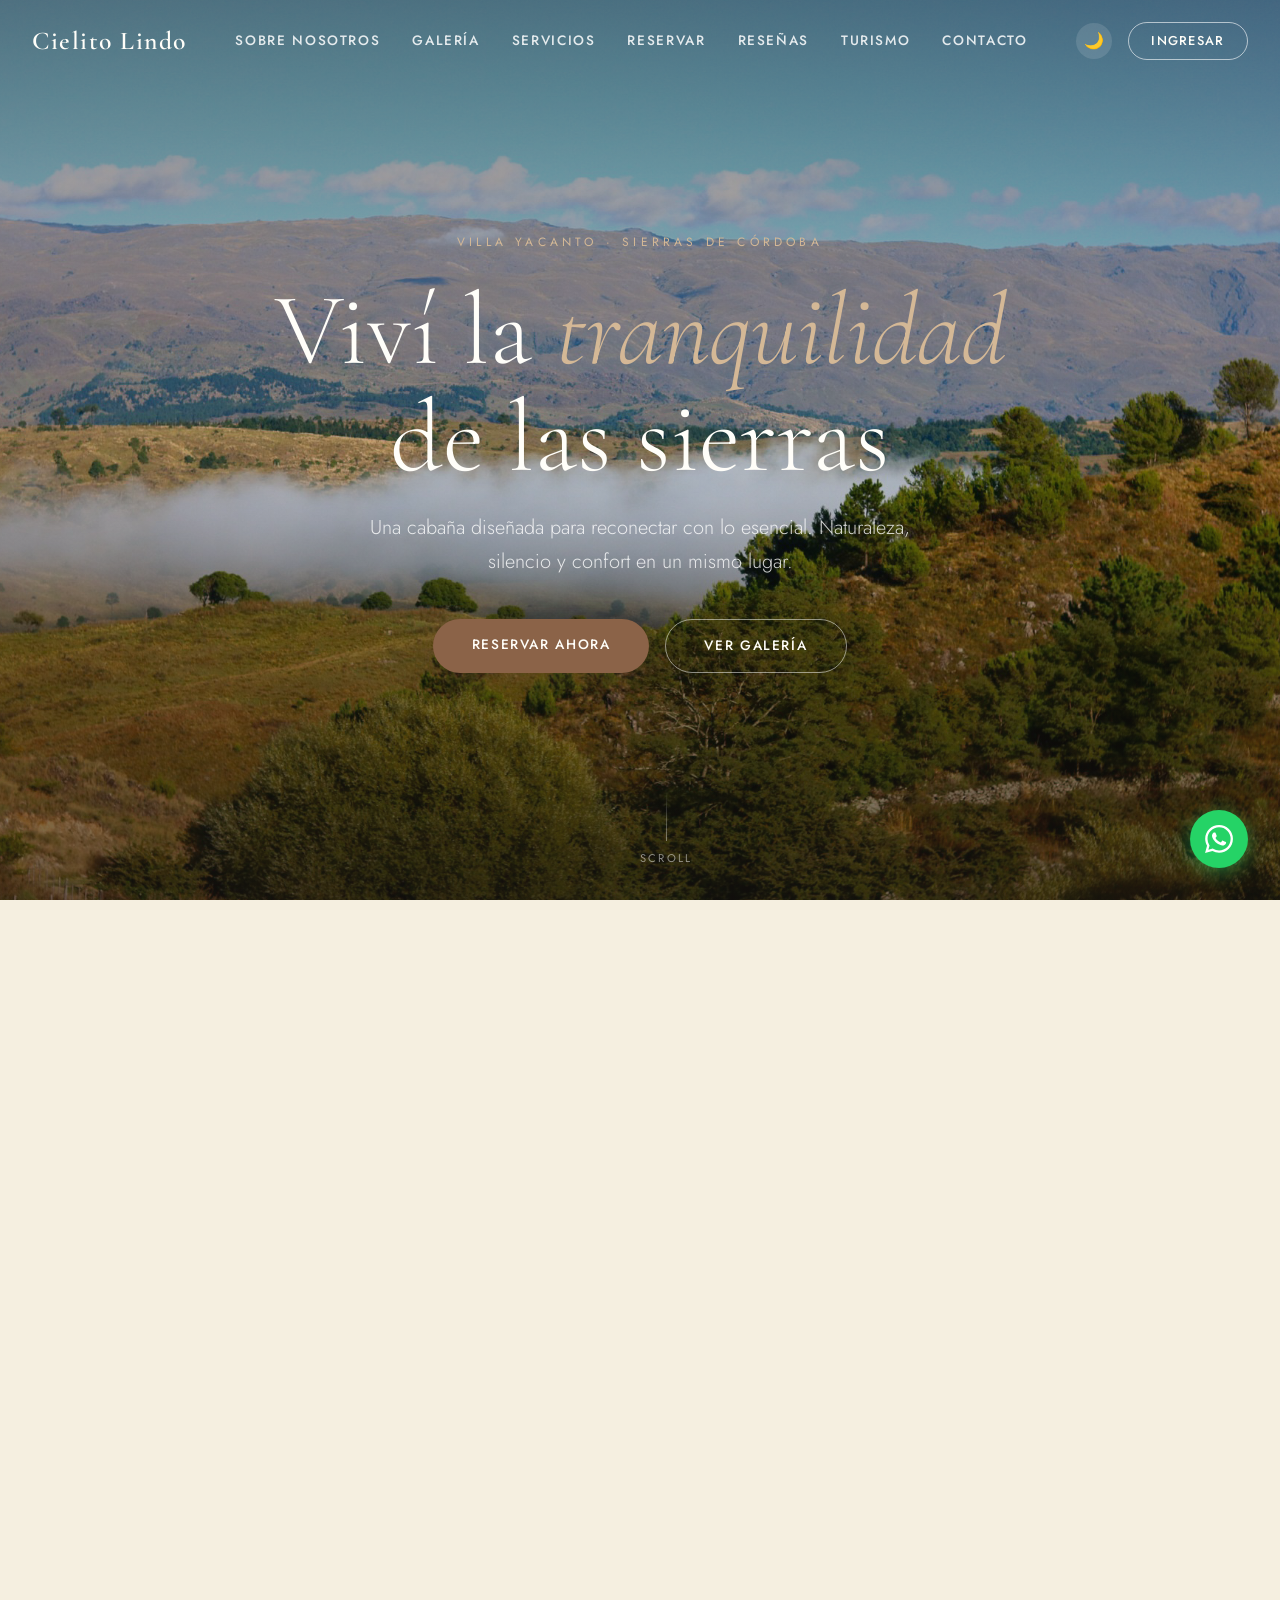
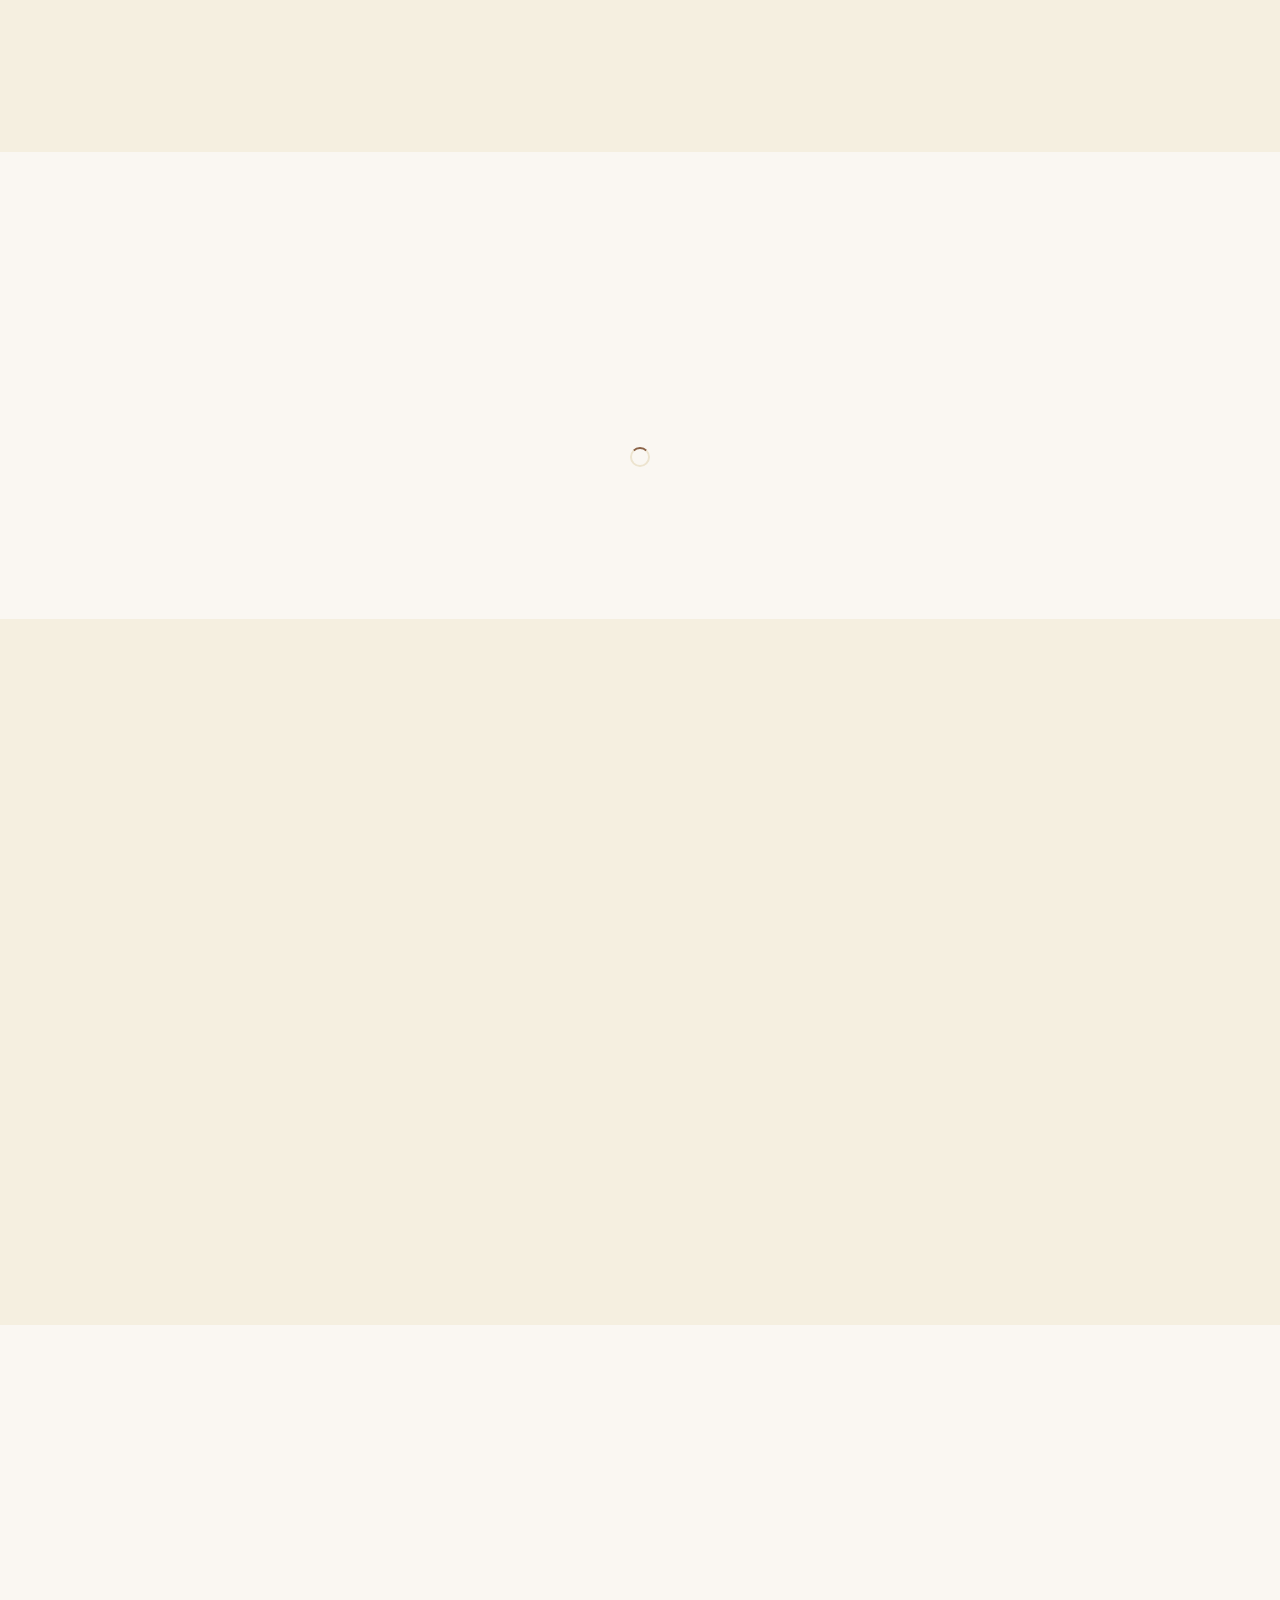
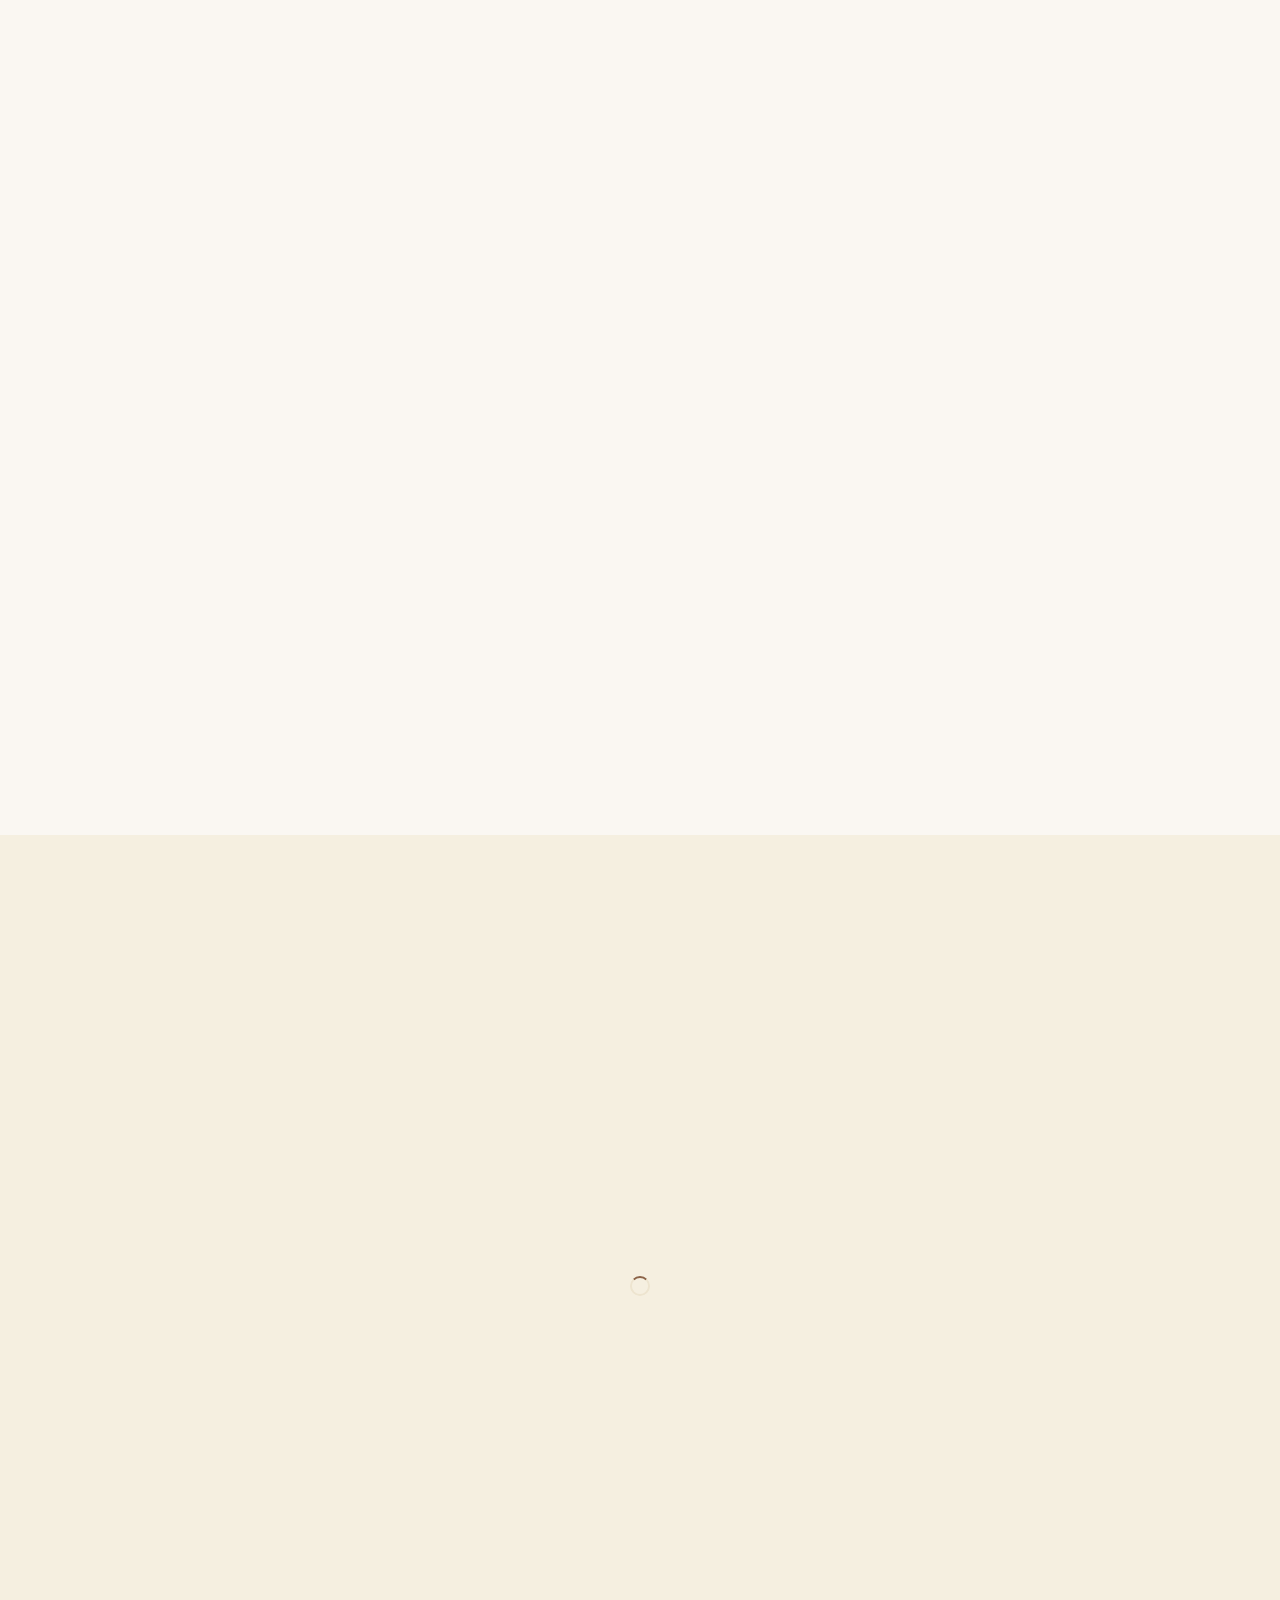
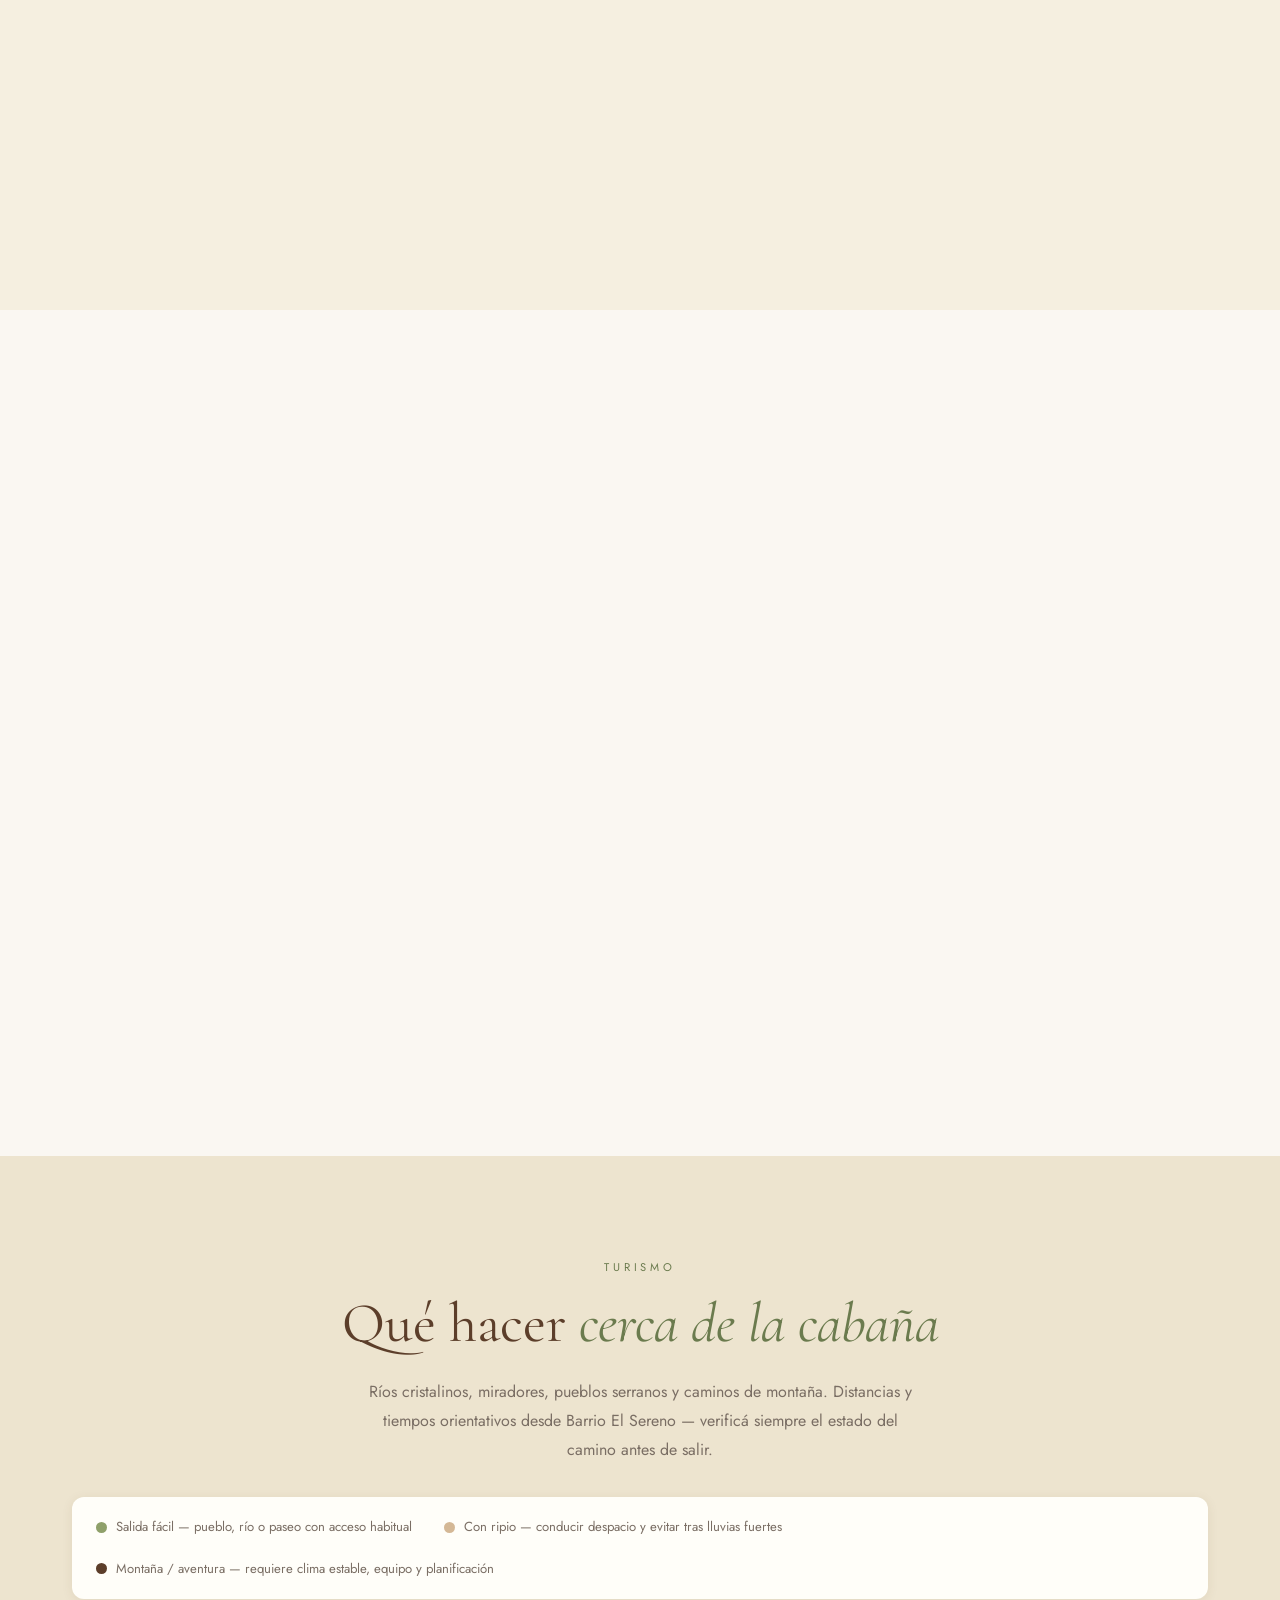
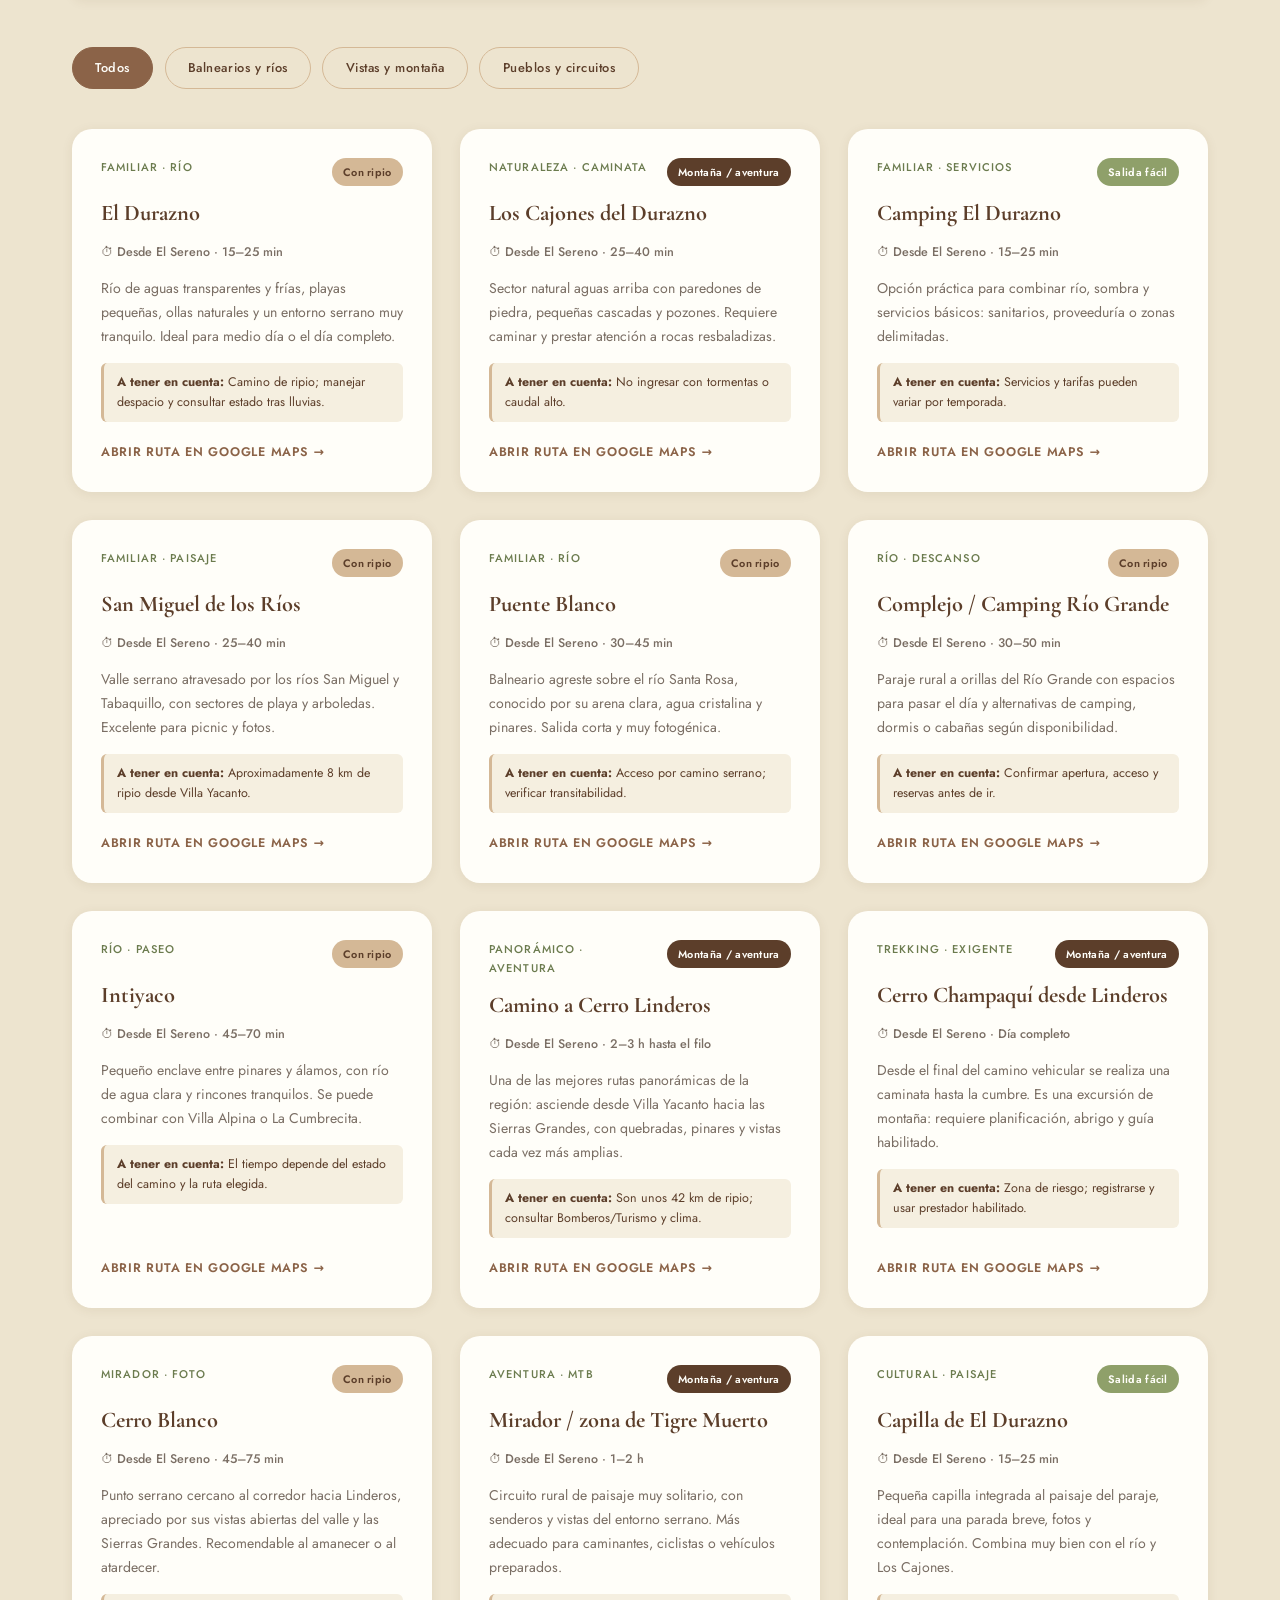
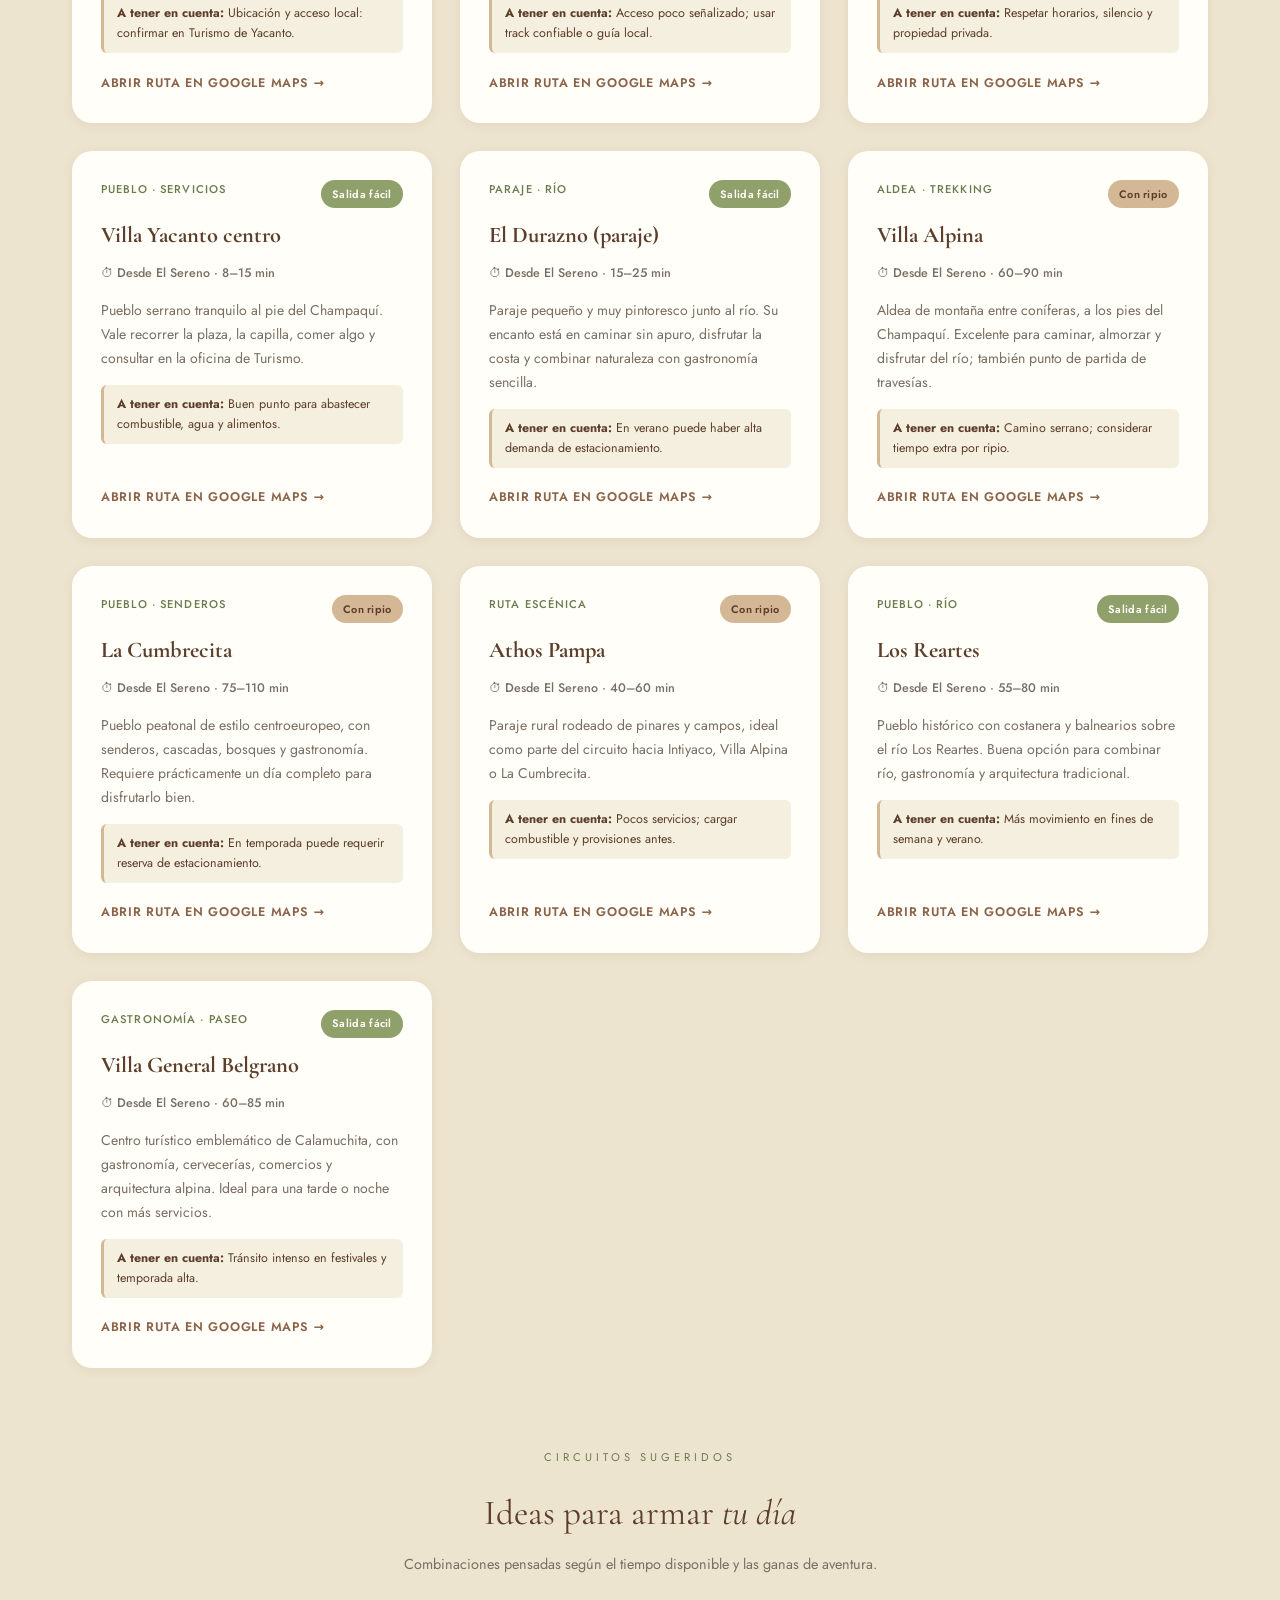
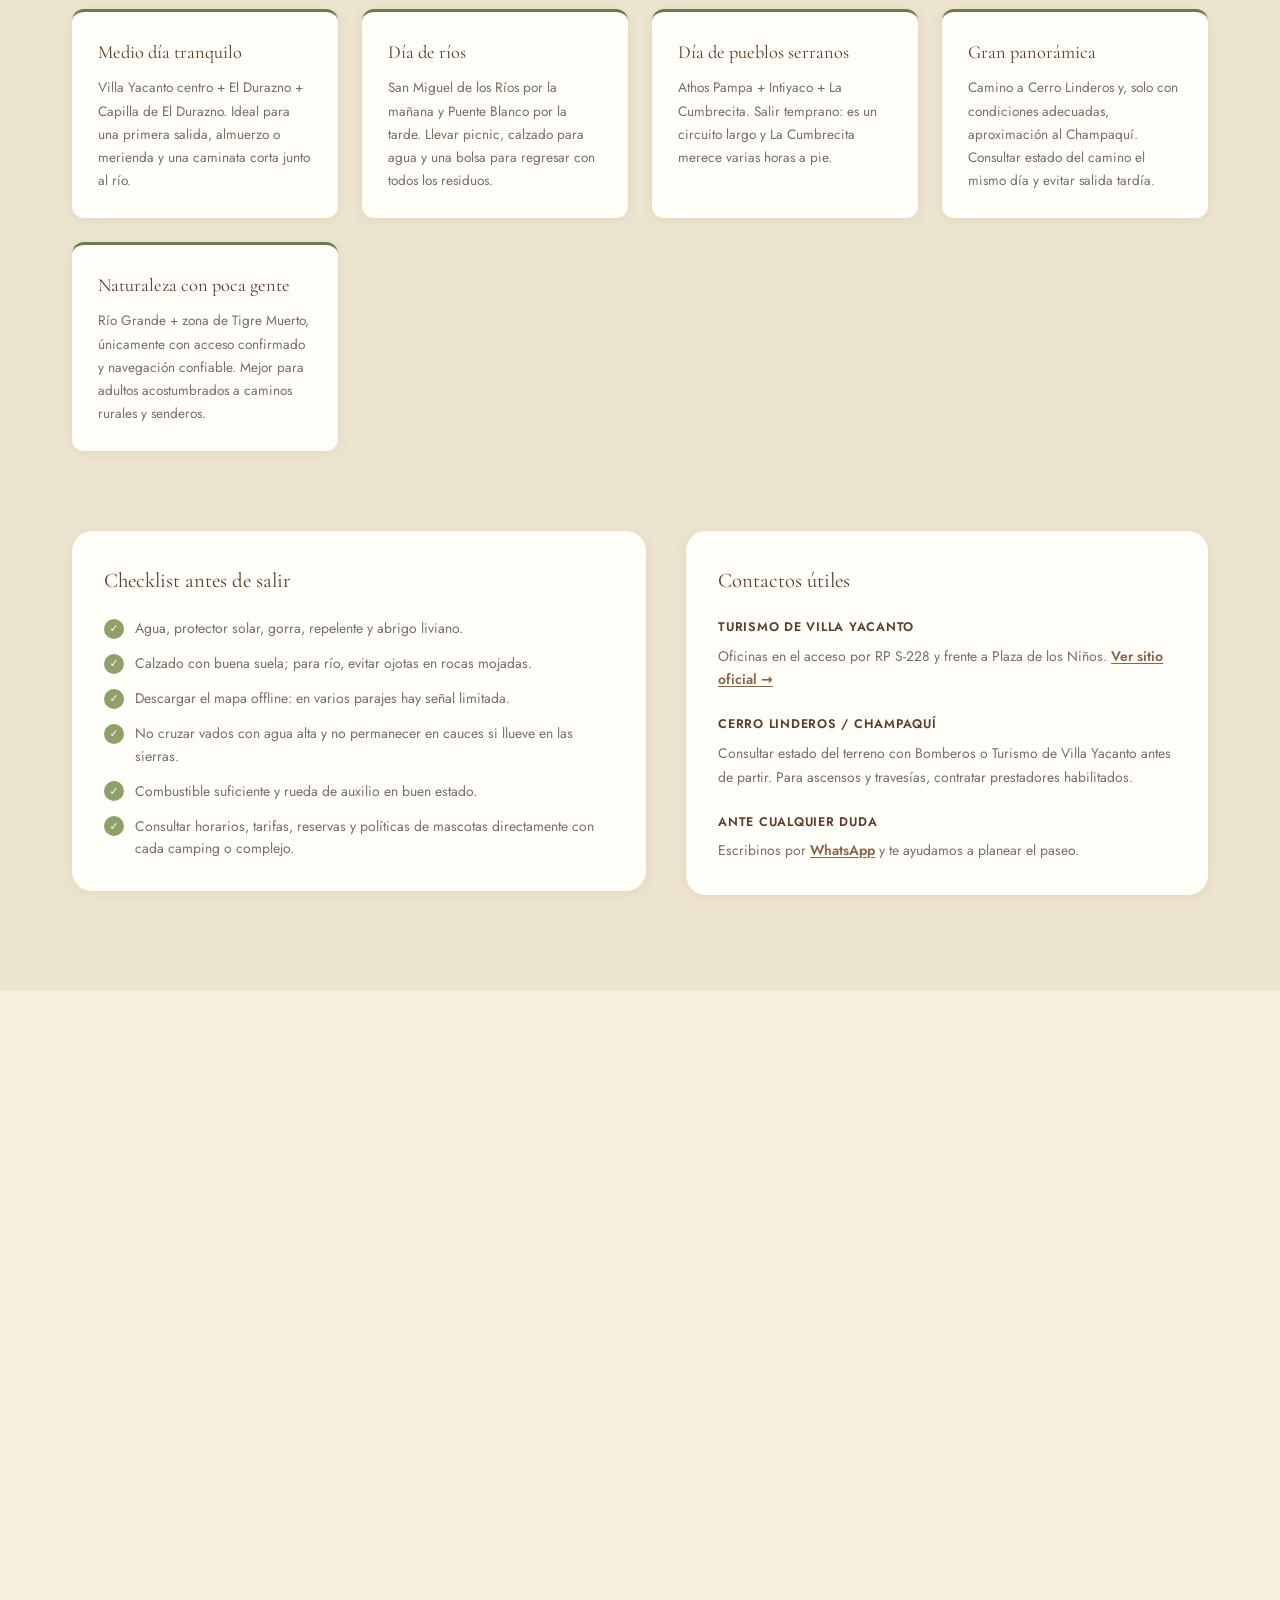
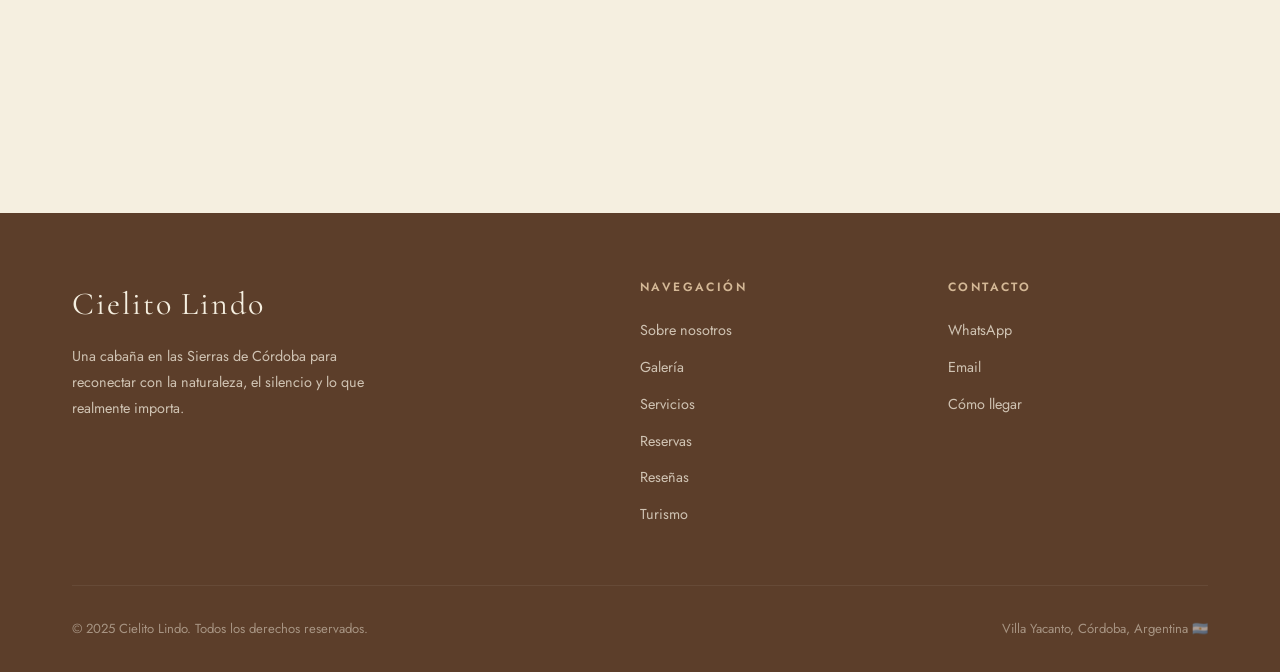
==== commit af613009: "icons pics" ====
--- a/index.html
+++ b/index.html
@@ -96,21 +96,21 @@
         </p>
         <div class="about-features">
           <div class="about-feature">
-            <span class="about-feature__icon">🌄</span>
+            <span class="about-feature__icon"><img src="img/landscape_2_24dp_5C3E2A_FILL0_wght400_GRAD0_opsz24.svg" alt=""></span>
             <div class="about-feature__text">
               <strong>Vistas únicas</strong>
               <span>Panorama 360° a las sierras</span>
             </div>
           </div>
           <div class="about-feature">
-            <span class="about-feature__icon">🏡</span>
+            <span class="about-feature__icon"><img src="img/cottage_24dp_5C3E2A_FILL0_wght400_GRAD0_opsz24.svg" alt=""></span>
             <div class="about-feature__text">
               <strong>Hasta 6 personas</strong>
               <span>Espacio amplio y cómodo</span>
             </div>
           </div>
           <div class="about-feature">
-            <span class="about-feature__icon">🌿</span>
+            <span class="about-feature__icon"><img src="img/emoji_nature_24dp_5C3E2A_FILL0_wght400_GRAD0_opsz24.svg" alt=""></span>
             <div class="about-feature__text">
               <strong>Entorno natural</strong>
               <span>Bosques y quebradas cercanas</span>
--- a/css/styles.css
+++ b/css/styles.css
@@ -199,7 +199,7 @@
   position: absolute; inset: 0;
   background:
     linear-gradient(180deg, rgba(26,22,18,.55) 0%, rgba(26,22,18,.2) 50%, rgba(26,22,18,.65) 100%),
-    url('../img/hero.jpg') center/cover no-repeat;
+    url('../img/hero2.jpg') center/cover no-repeat;
   transform: scale(1.05);
   transition: transform 10s ease;
 }
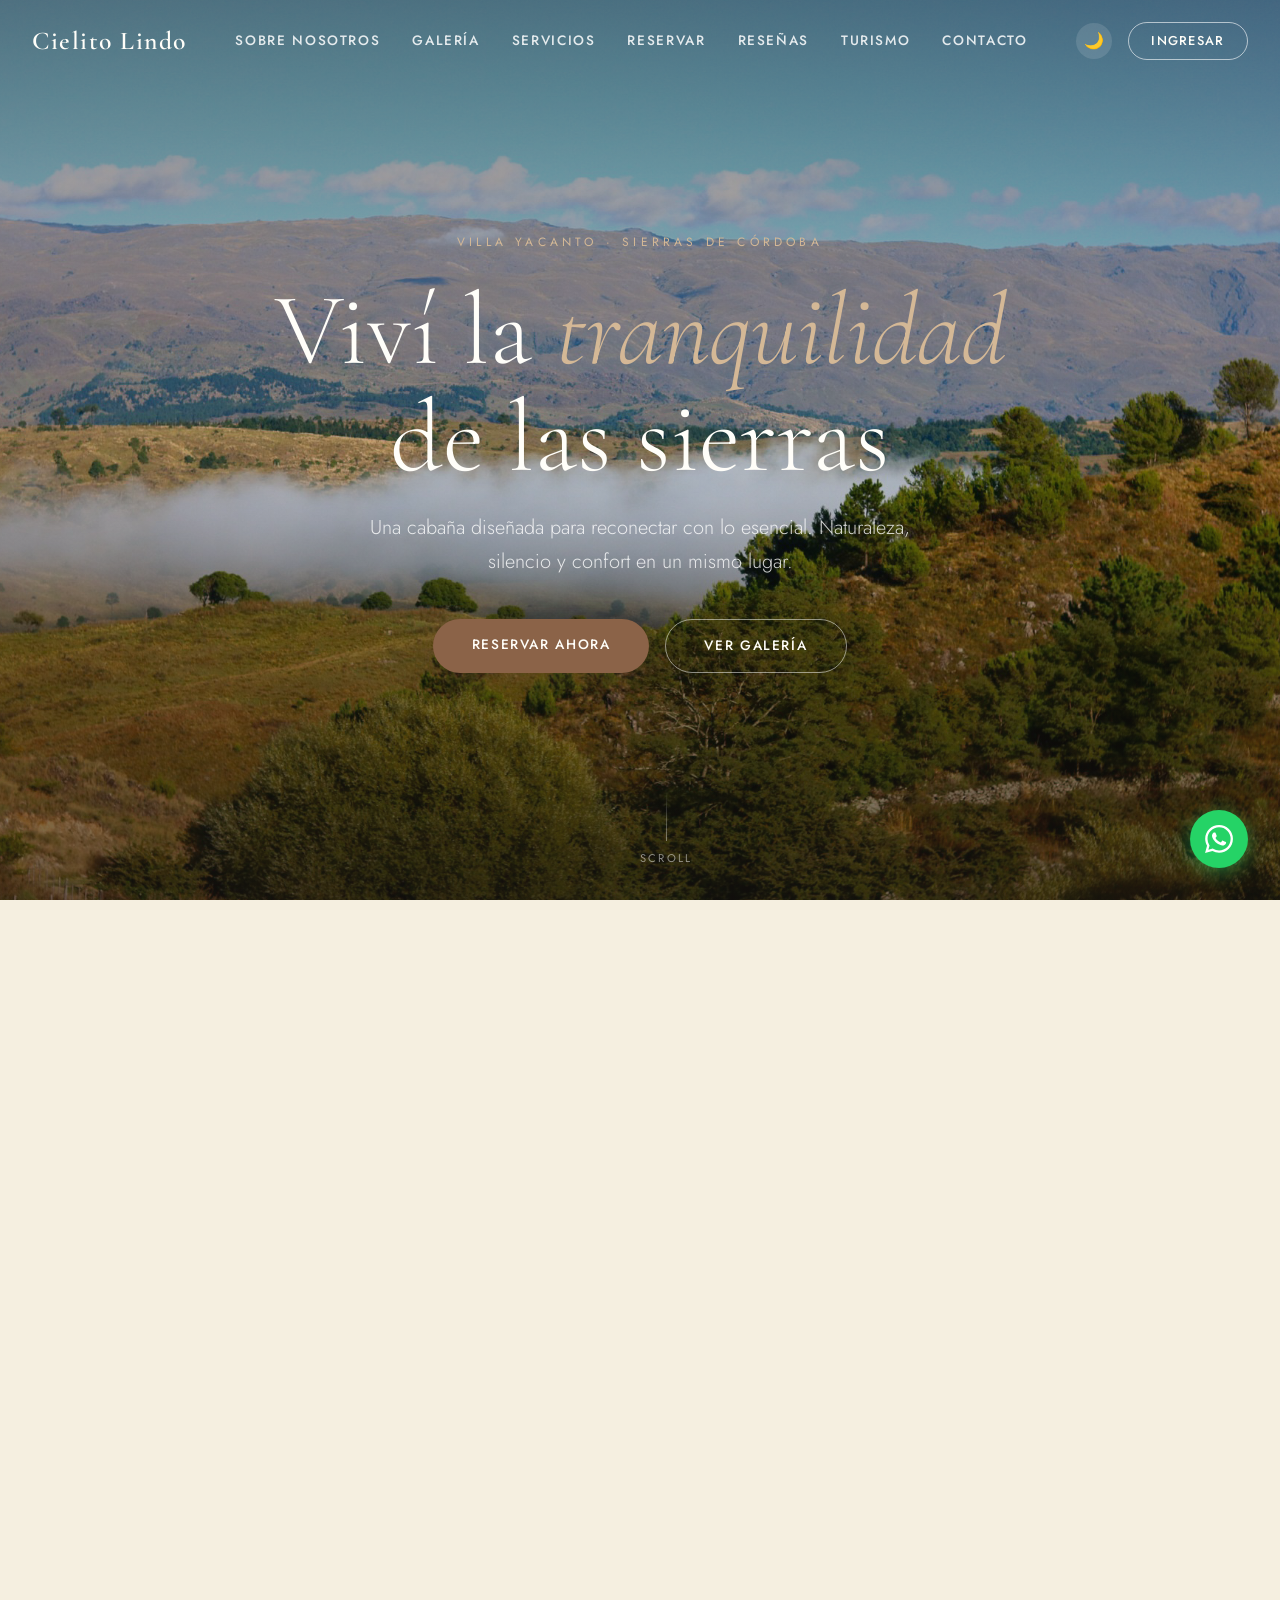
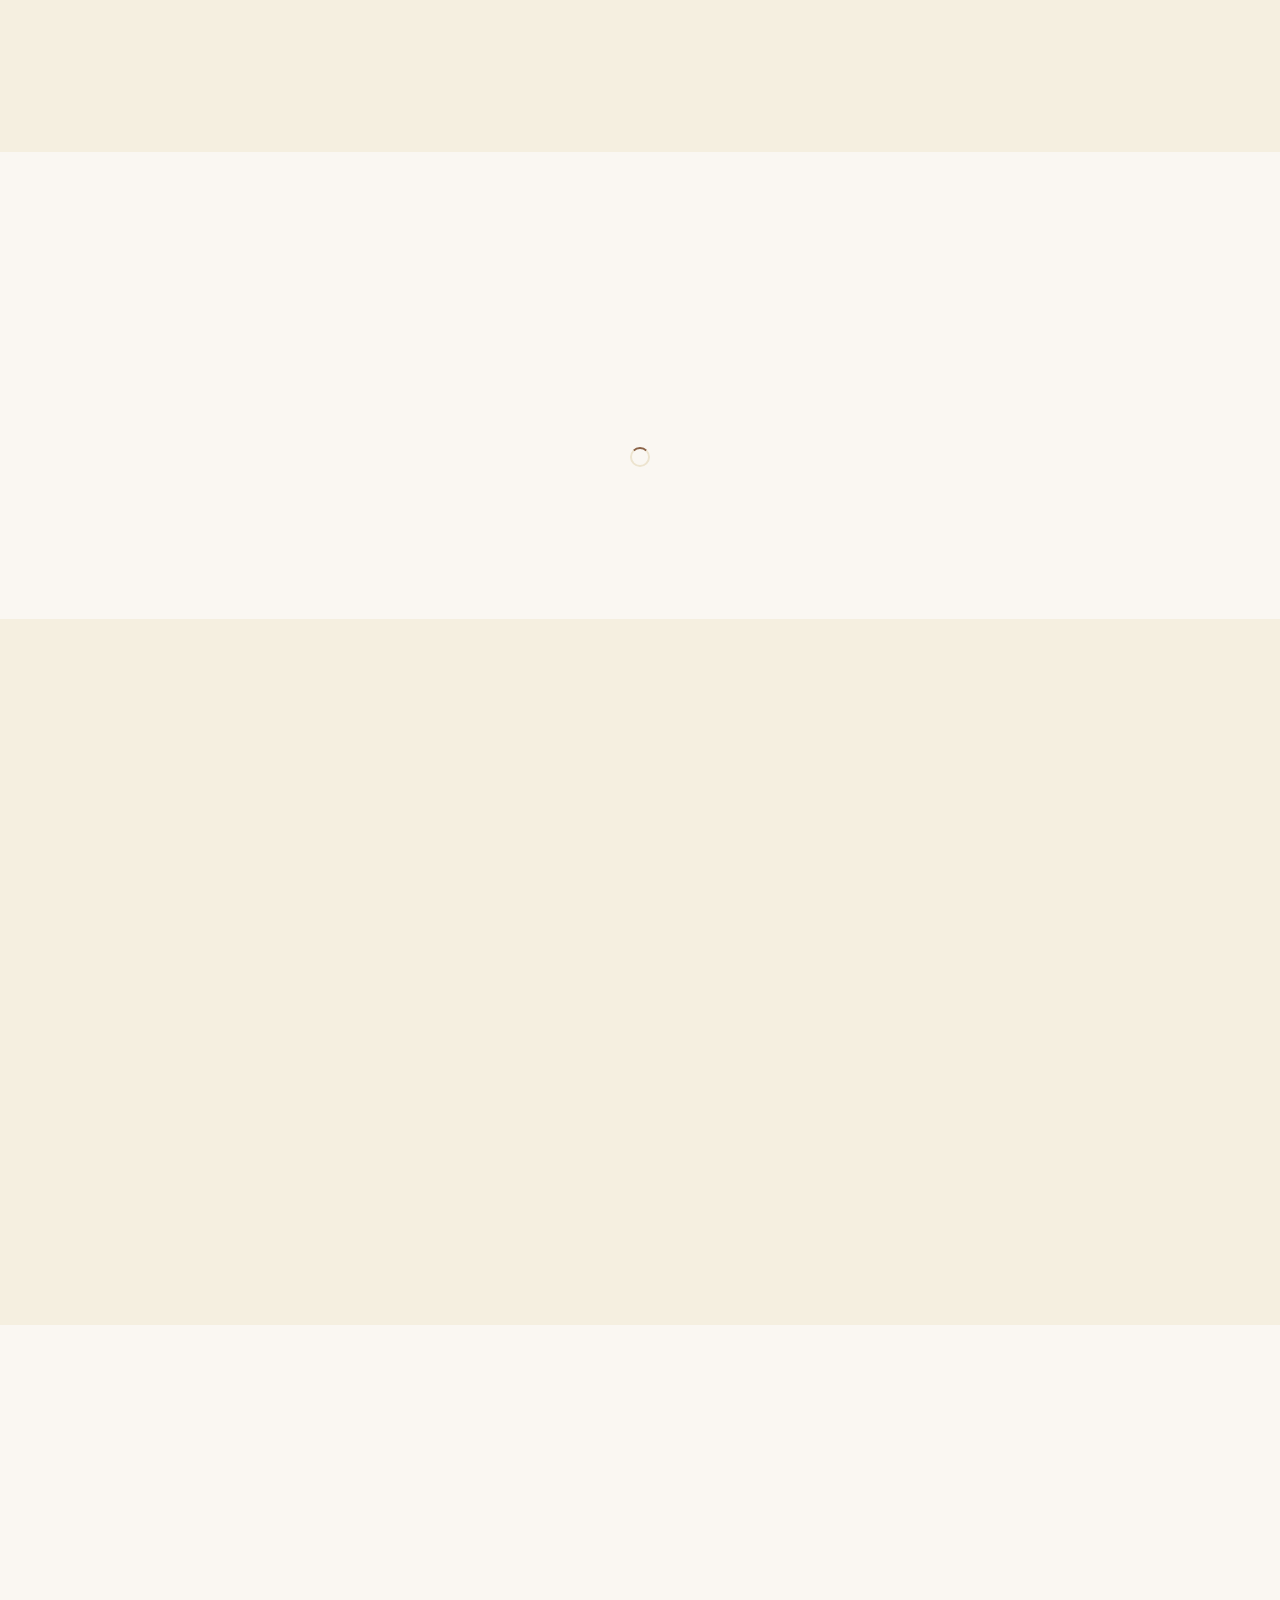
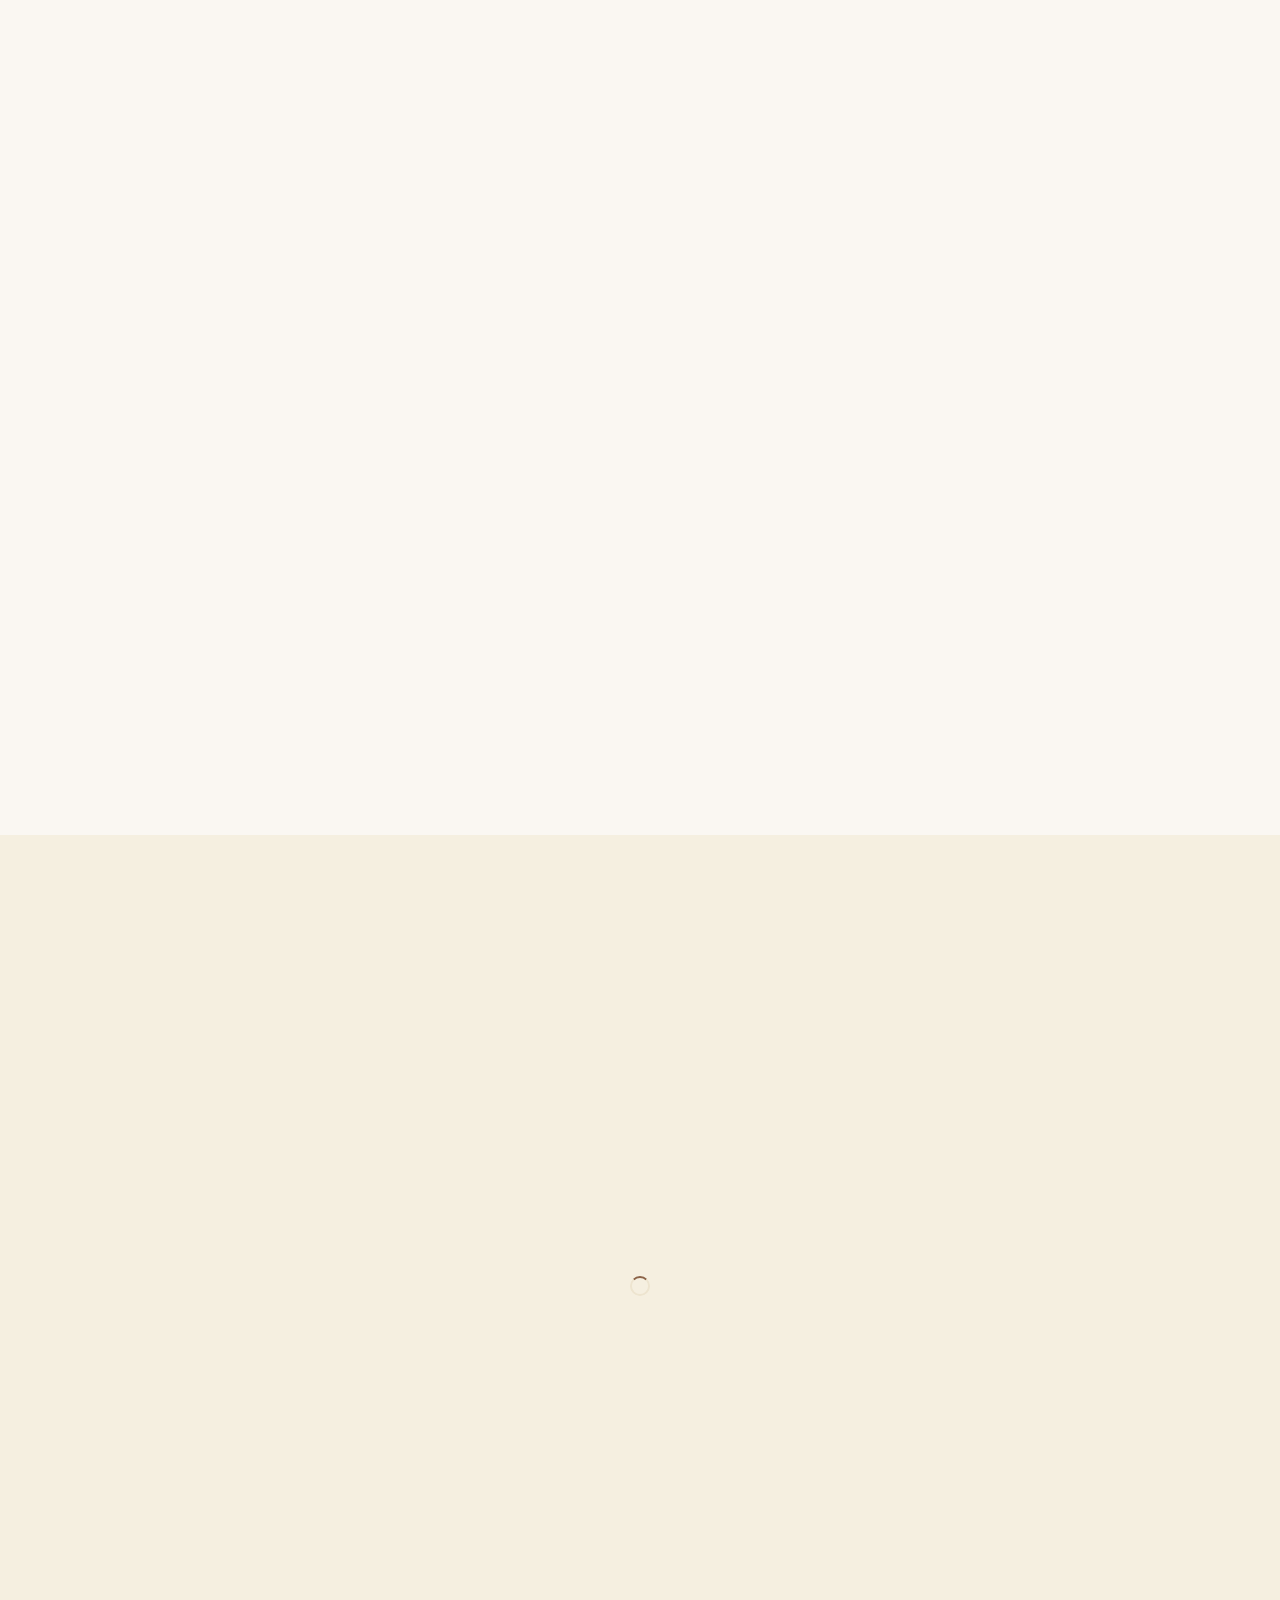
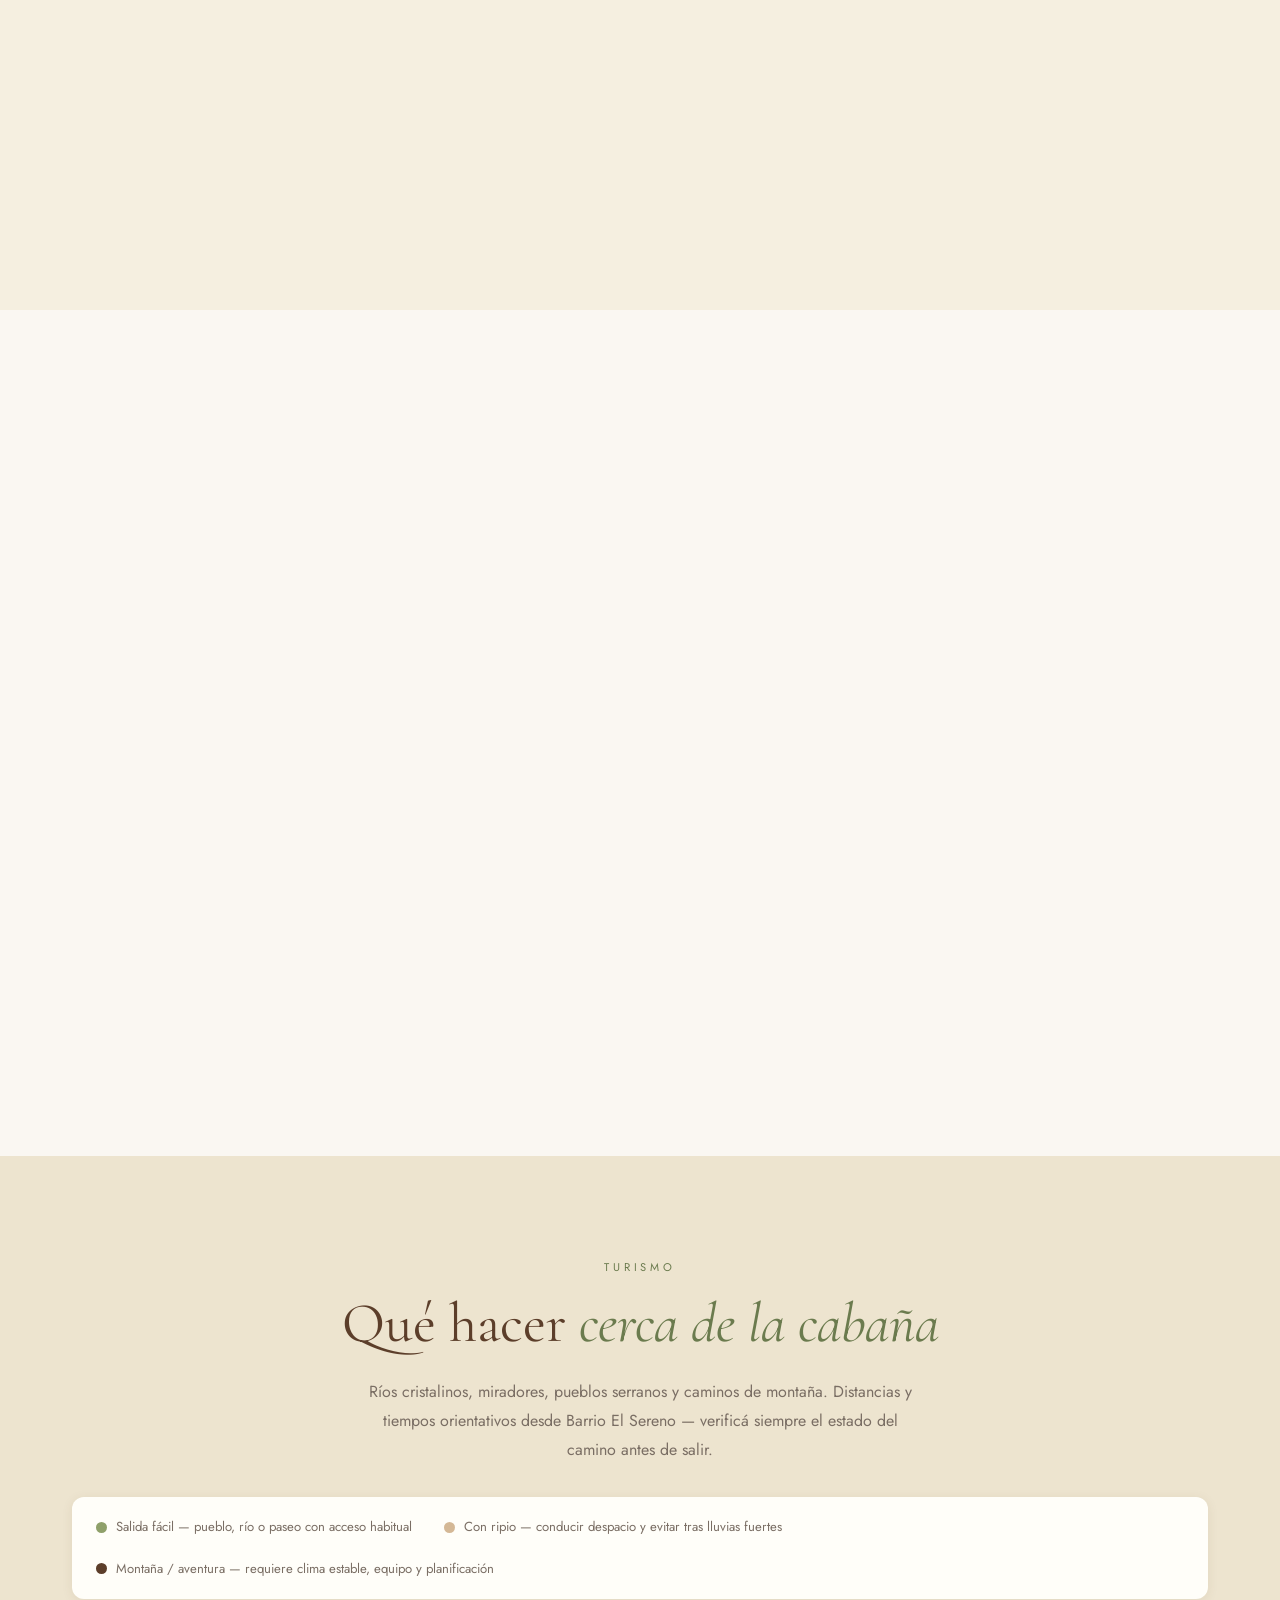
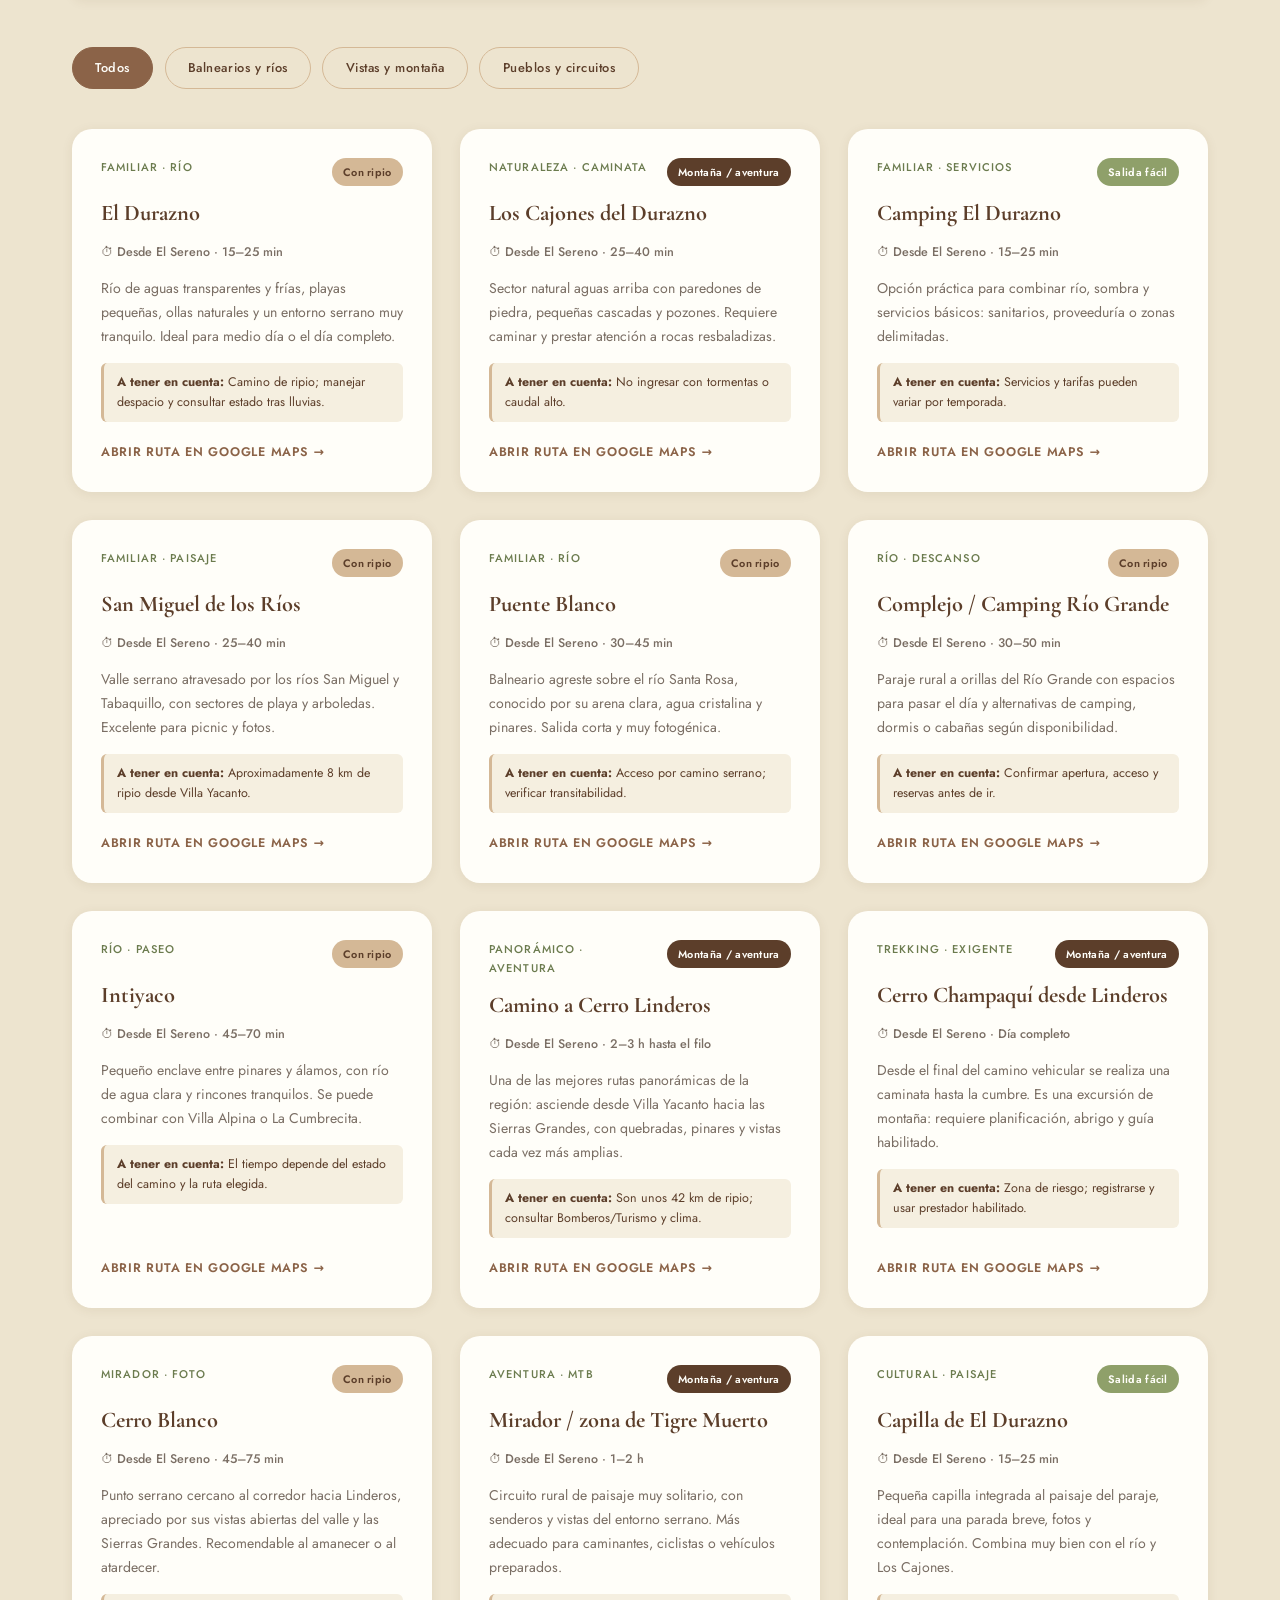
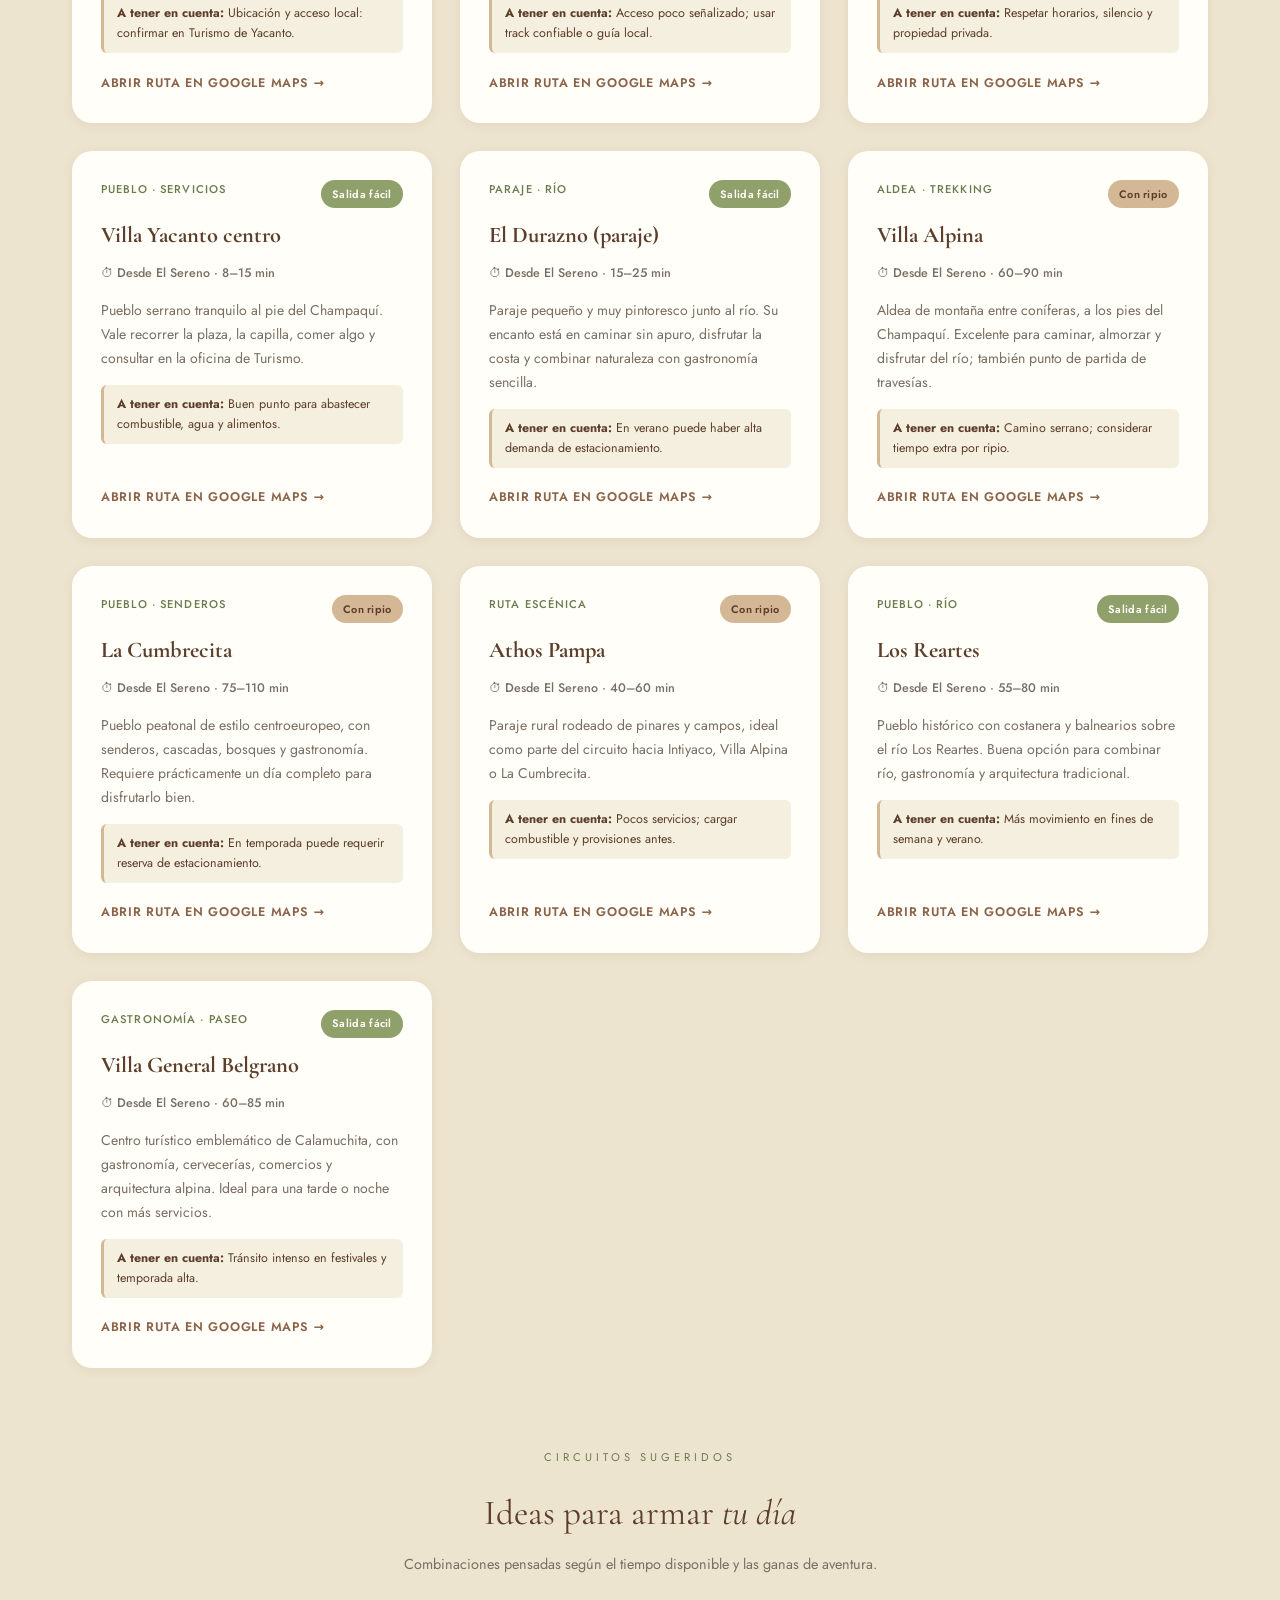
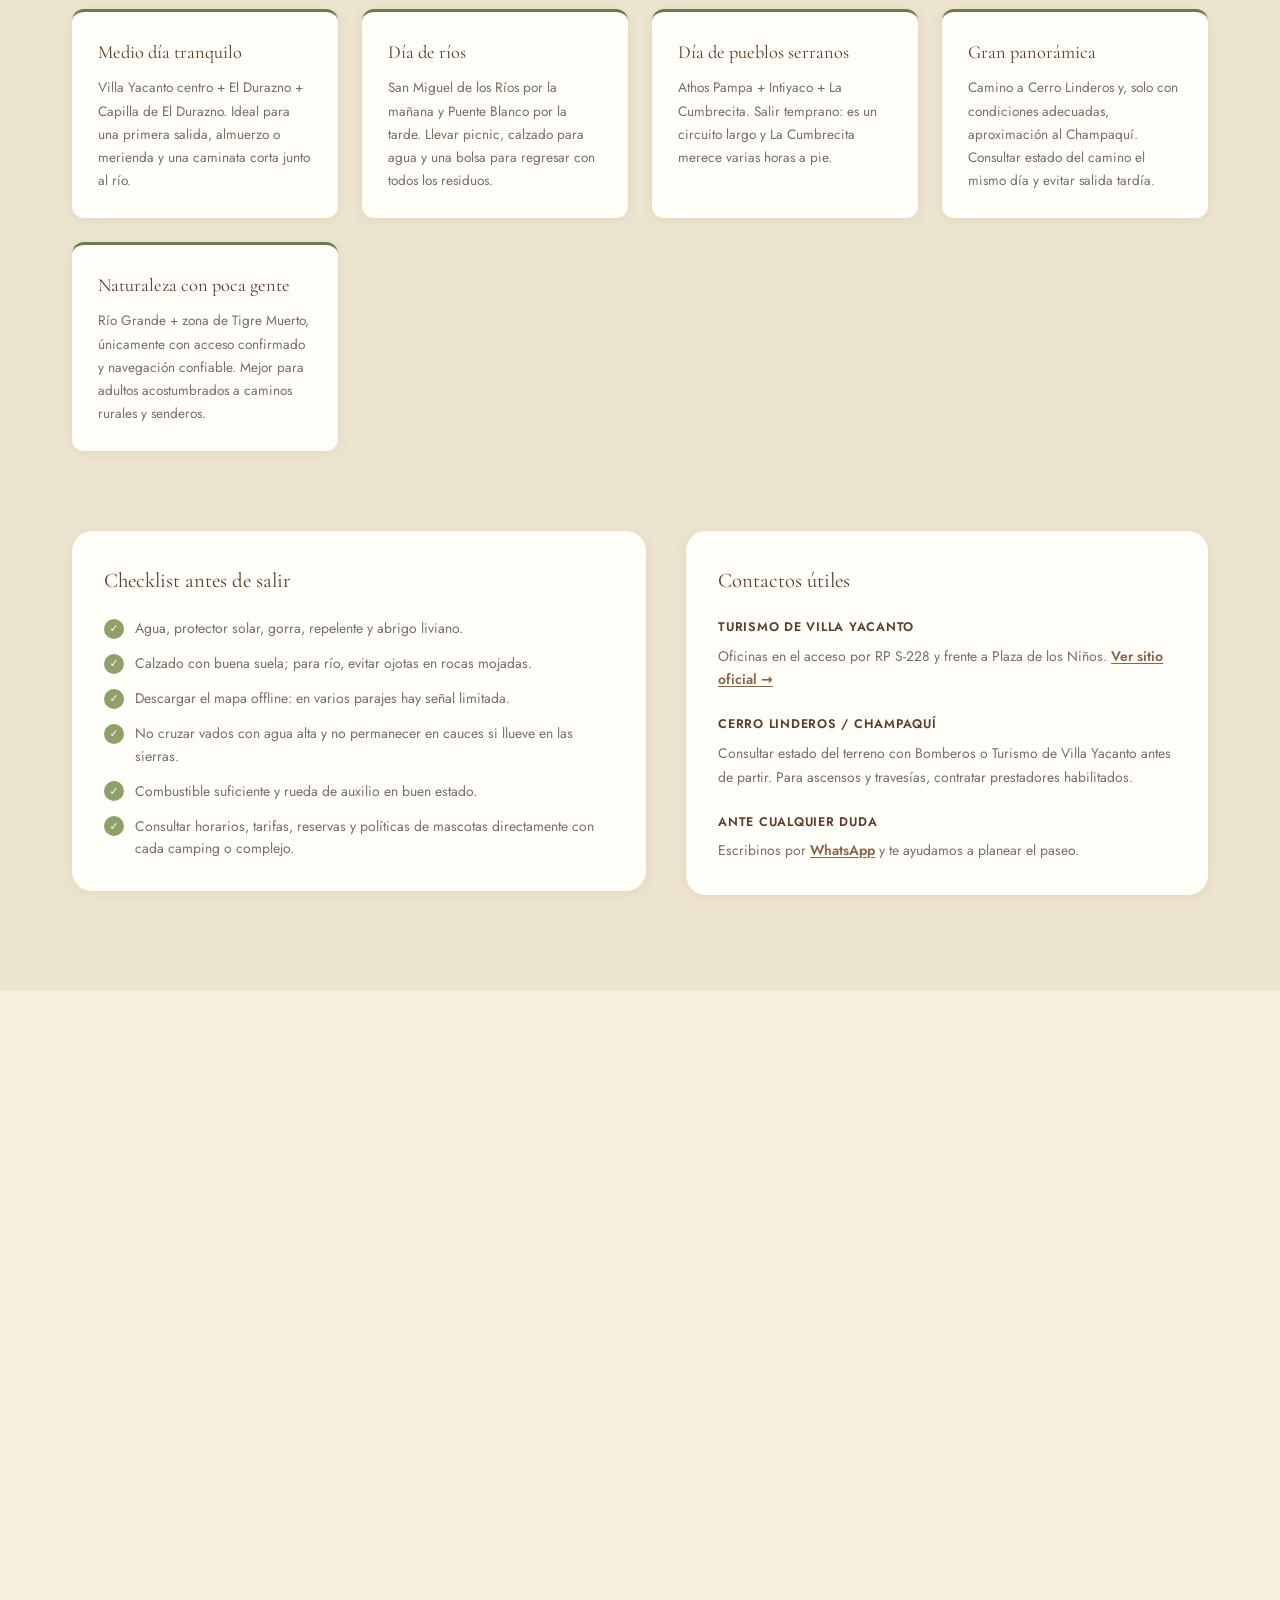
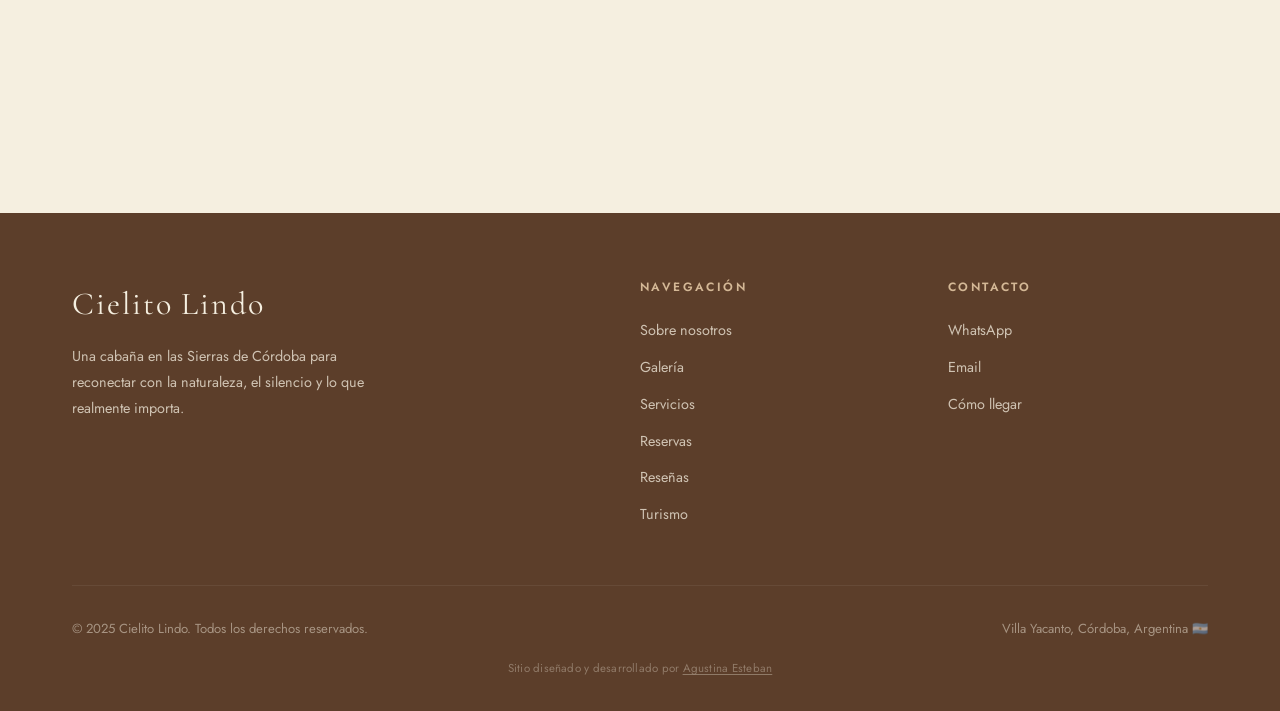
==== commit ae530c16: "credits" ====
--- a/index.html
+++ b/index.html
@@ -385,7 +385,7 @@
           <div class="contact-icon"><img src="img/forward_to_inbox_24dp_F8E6D0_FILL0_wght400_GRAD0_opsz24.svg" alt="Email"></div>
           <div>
             <div class="contact-item-title">Email</div>
-            <div class="contact-item-value">elizabetmaraceladilla@gmail.com</div>
+            <div class="contact-item-value">cielitolindoyacanto@gmail.com</div>
           </div>
         </div>
         <div class="contact-item">
@@ -419,6 +419,7 @@
     </div>
   </div>
 </section>
+
 
 <!-- ── FOOTER ── -->
 
@@ -444,7 +445,7 @@
         <div class="footer-heading">Contacto</div>
         <ul class="footer-links">
           <li><a href="https://wa.me/541165483333" target="_blank">WhatsApp</a></li>
-          <li><a href="mailto:elizabetmaraceladilla@gmail.com">Email</a></li>
+          <li><a href="mailto:cielitolindoyacanto@gmail.com">Email</a></li>
           <li><a href="#ubicacion">Cómo llegar</a></li>
         </ul>
       </div>
@@ -452,6 +453,9 @@
     <div class="footer-bottom">
       <span>© 2025 Cielito Lindo. Todos los derechos reservados.</span>
       <span>Villa Yacanto, Córdoba, Argentina 🇦🇷</span>
+    </div>
+    <div class="footer-credit">
+      Sitio diseñado y desarrollado por <a href="https://portfolio-aaguuscaan.vercel.app/" target="_blank" rel="noopener">Agustina Esteban</a>
     </div>
   </div>
 </footer>
@@ -522,4 +526,4 @@
 <script src="./js/turismo.js"></script>
 <script src="./js/main.js"></script>
 </body>
-</html>
+</html>
--- a/css/styles.css
+++ b/css/styles.css
@@ -918,6 +918,21 @@
   opacity: .65;
 }
 
+
+.footer-credit {
+  text-align: center;
+  margin-top: 1.2rem;
+  font-size: .72rem;
+  opacity: .45;
+  letter-spacing: .02em;
+}
+.footer-credit a {
+  text-decoration: underline;
+  text-underline-offset: 2px;
+  transition: opacity var(--transition);
+}
+.footer-credit a:hover { opacity: .8; }
+
 /* ── Toast ── */
 #toast-container {
   position: fixed;
